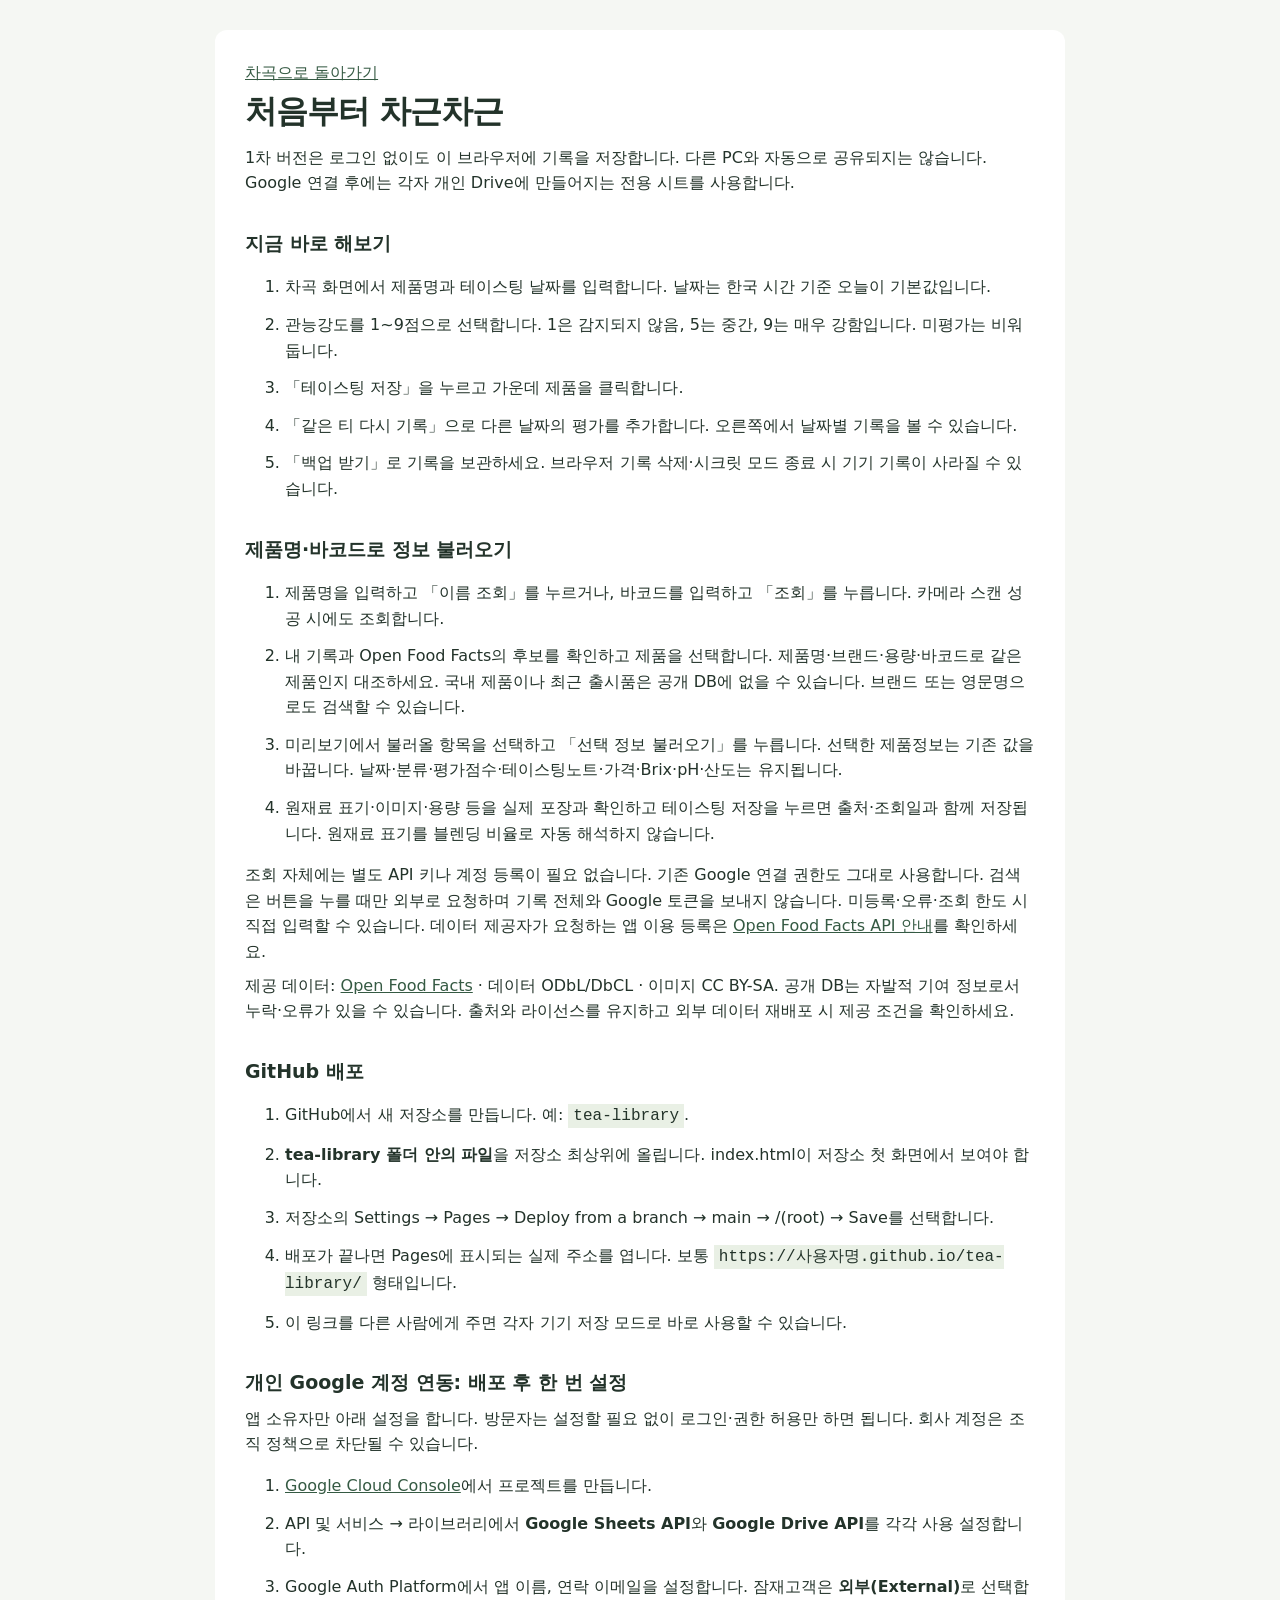
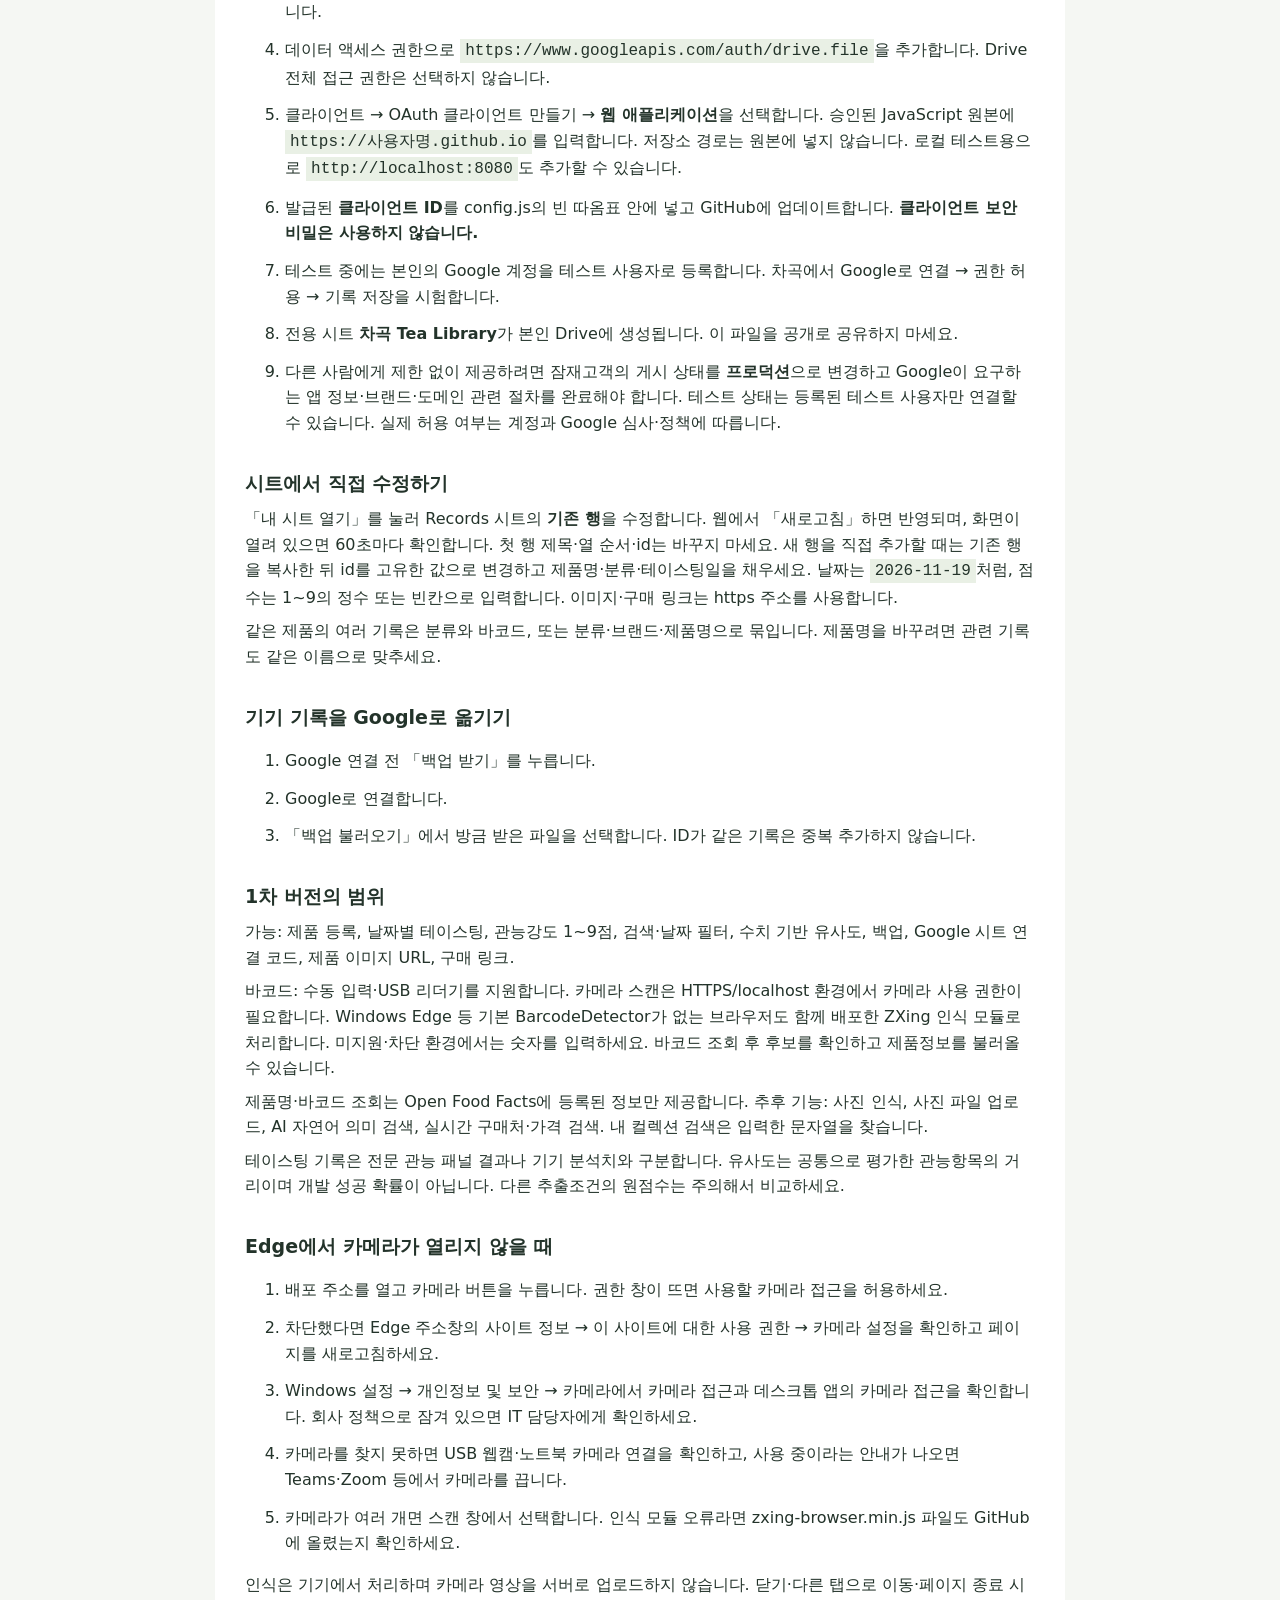
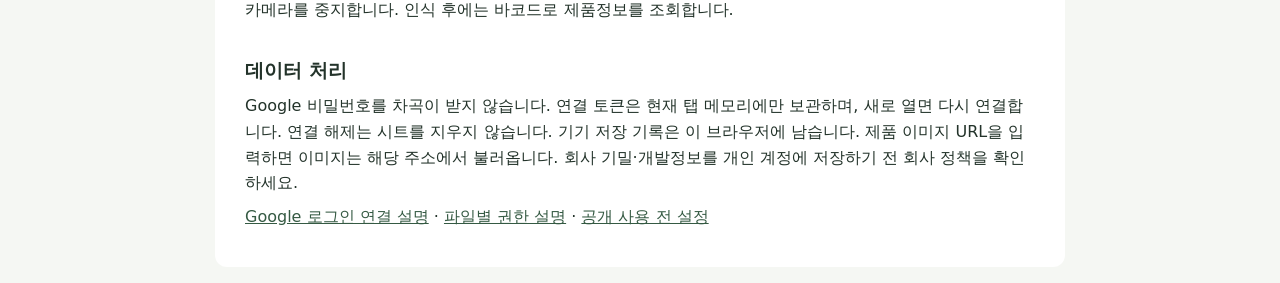
==== guide.html @ efc70ea1 "Add files via upload" ====
<!doctype html><html lang="ko"><head><meta charset="utf-8"><meta name="viewport" content="width=device-width,initial-scale=1"><title>차곡 · 시작 안내</title><link rel="stylesheet" href="style.css"></head><body><article class="guide"><a href="index.html">차곡으로 돌아가기</a><h1>처음부터 차근차근</h1><p>1차 버전은 로그인 없이도 이 브라우저에 기록을 저장합니다. 다른 PC와 자동으로 공유되지는 않습니다. Google 연결 후에는 각자 개인 Drive에 만들어지는 전용 시트를 사용합니다.</p>
<h2>지금 바로 해보기</h2><ol><li>차곡 화면에서 제품명과 테이스팅 날짜를 입력합니다. 날짜는 한국 시간 기준 오늘이 기본값입니다.</li><li>관능강도를 1~9점으로 선택합니다. 1은 감지되지 않음, 5는 중간, 9는 매우 강함입니다. 미평가는 비워둡니다.</li><li>「테이스팅 저장」을 누르고 가운데 제품을 클릭합니다.</li><li>「같은 티 다시 기록」으로 다른 날짜의 평가를 추가합니다. 오른쪽에서 날짜별 기록을 볼 수 있습니다.</li><li>「백업 받기」로 기록을 보관하세요. 브라우저 기록 삭제·시크릿 모드 종료 시 기기 기록이 사라질 수 있습니다.</li></ol>
<h2>제품명·바코드로 정보 불러오기</h2><ol><li>제품명을 입력하고 「이름 조회」를 누르거나, 바코드를 입력하고 「조회」를 누릅니다. 카메라 스캔 성공 시에도 조회합니다.</li><li>내 기록과 Open Food Facts의 후보를 확인하고 제품을 선택합니다. 제품명·브랜드·용량·바코드로 같은 제품인지 대조하세요. 국내 제품이나 최근 출시품은 공개 DB에 없을 수 있습니다. 브랜드 또는 영문명으로도 검색할 수 있습니다.</li><li>미리보기에서 불러올 항목을 선택하고 「선택 정보 불러오기」를 누릅니다. 선택한 제품정보는 기존 값을 바꿉니다. 날짜·분류·평가점수·테이스팅노트·가격·Brix·pH·산도는 유지됩니다.</li><li>원재료 표기·이미지·용량 등을 실제 포장과 확인하고 테이스팅 저장을 누르면 출처·조회일과 함께 저장됩니다. 원재료 표기를 블렌딩 비율로 자동 해석하지 않습니다.</li></ol><p>조회 자체에는 별도 API 키나 계정 등록이 필요 없습니다. 기존 Google 연결 권한도 그대로 사용합니다. 검색은 버튼을 누를 때만 외부로 요청하며 기록 전체와 Google 토큰을 보내지 않습니다. 미등록·오류·조회 한도 시 직접 입력할 수 있습니다. 데이터 제공자가 요청하는 앱 이용 등록은 <a href="https://openfoodfacts.github.io/openfoodfacts-server/api/">Open Food Facts API 안내</a>를 확인하세요.</p><p>제공 데이터: <a href="https://world.openfoodfacts.org/">Open Food Facts</a> · 데이터 ODbL/DbCL · 이미지 CC BY-SA. 공개 DB는 자발적 기여 정보로서 누락·오류가 있을 수 있습니다. 출처와 라이선스를 유지하고 외부 데이터 재배포 시 제공 조건을 확인하세요.</p>
<h2>GitHub 배포</h2><ol><li>GitHub에서 새 저장소를 만듭니다. 예: <code>tea-library</code>.</li><li><strong>tea-library 폴더 안의 파일</strong>을 저장소 최상위에 올립니다. index.html이 저장소 첫 화면에서 보여야 합니다.</li><li>저장소의 Settings → Pages → Deploy from a branch → main → /(root) → Save를 선택합니다.</li><li>배포가 끝나면 Pages에 표시되는 실제 주소를 엽니다. 보통 <code>https://사용자명.github.io/tea-library/</code> 형태입니다.</li><li>이 링크를 다른 사람에게 주면 각자 기기 저장 모드로 바로 사용할 수 있습니다.</li></ol>
<h2>개인 Google 계정 연동: 배포 후 한 번 설정</h2><p>앱 소유자만 아래 설정을 합니다. 방문자는 설정할 필요 없이 로그인·권한 허용만 하면 됩니다. 회사 계정은 조직 정책으로 차단될 수 있습니다.</p><ol><li><a href="https://console.cloud.google.com/" target="_blank" rel="noopener noreferrer">Google Cloud Console</a>에서 프로젝트를 만듭니다.</li><li>API 및 서비스 → 라이브러리에서 <strong>Google Sheets API</strong>와 <strong>Google Drive API</strong>를 각각 사용 설정합니다.</li><li>Google Auth Platform에서 앱 이름, 연락 이메일을 설정합니다. 잠재고객은 <strong>외부(External)</strong>로 선택합니다.</li><li>데이터 액세스 권한으로 <code>https://www.googleapis.com/auth/drive.file</code>을 추가합니다. Drive 전체 접근 권한은 선택하지 않습니다.</li><li>클라이언트 → OAuth 클라이언트 만들기 → <strong>웹 애플리케이션</strong>을 선택합니다. 승인된 JavaScript 원본에 <code>https://사용자명.github.io</code>를 입력합니다. 저장소 경로는 원본에 넣지 않습니다. 로컬 테스트용으로 <code>http://localhost:8080</code>도 추가할 수 있습니다.</li><li>발급된 <strong>클라이언트 ID</strong>를 config.js의 빈 따옴표 안에 넣고 GitHub에 업데이트합니다. <strong>클라이언트 보안 비밀은 사용하지 않습니다.</strong></li><li>테스트 중에는 본인의 Google 계정을 테스트 사용자로 등록합니다. 차곡에서 Google로 연결 → 권한 허용 → 기록 저장을 시험합니다.</li><li>전용 시트 <strong>차곡 Tea Library</strong>가 본인 Drive에 생성됩니다. 이 파일을 공개로 공유하지 마세요.</li><li>다른 사람에게 제한 없이 제공하려면 잠재고객의 게시 상태를 <strong>프로덕션</strong>으로 변경하고 Google이 요구하는 앱 정보·브랜드·도메인 관련 절차를 완료해야 합니다. 테스트 상태는 등록된 테스트 사용자만 연결할 수 있습니다. 실제 허용 여부는 계정과 Google 심사·정책에 따릅니다.</li></ol>
<h2>시트에서 직접 수정하기</h2><p>「내 시트 열기」를 눌러 Records 시트의 <strong>기존 행</strong>을 수정합니다. 웹에서 「새로고침」하면 반영되며, 화면이 열려 있으면 60초마다 확인합니다. 첫 행 제목·열 순서·id는 바꾸지 마세요. 새 행을 직접 추가할 때는 기존 행을 복사한 뒤 id를 고유한 값으로 변경하고 제품명·분류·테이스팅일을 채우세요. 날짜는 <code>2026-11-19</code>처럼, 점수는 1~9의 정수 또는 빈칸으로 입력합니다. 이미지·구매 링크는 https 주소를 사용합니다.</p><p>같은 제품의 여러 기록은 분류와 바코드, 또는 분류·브랜드·제품명으로 묶입니다. 제품명을 바꾸려면 관련 기록도 같은 이름으로 맞추세요.</p>
<h2>기기 기록을 Google로 옮기기</h2><ol><li>Google 연결 전 「백업 받기」를 누릅니다.</li><li>Google로 연결합니다.</li><li>「백업 불러오기」에서 방금 받은 파일을 선택합니다. ID가 같은 기록은 중복 추가하지 않습니다.</li></ol>
<h2>1차 버전의 범위</h2><p>가능: 제품 등록, 날짜별 테이스팅, 관능강도 1~9점, 검색·날짜 필터, 수치 기반 유사도, 백업, Google 시트 연결 코드, 제품 이미지 URL, 구매 링크.</p><p>바코드: 수동 입력·USB 리더기를 지원합니다. 카메라 스캔은 HTTPS/localhost 환경에서 카메라 사용 권한이 필요합니다. Windows Edge 등 기본 BarcodeDetector가 없는 브라우저도 함께 배포한 ZXing 인식 모듈로 처리합니다. 미지원·차단 환경에서는 숫자를 입력하세요. 바코드 조회 후 후보를 확인하고 제품정보를 불러올 수 있습니다.</p><p>제품명·바코드 조회는 Open Food Facts에 등록된 정보만 제공합니다. 추후 기능: 사진 인식, 사진 파일 업로드, AI 자연어 의미 검색, 실시간 구매처·가격 검색. 내 컬렉션 검색은 입력한 문자열을 찾습니다.</p><p>테이스팅 기록은 전문 관능 패널 결과나 기기 분석치와 구분합니다. 유사도는 공통으로 평가한 관능항목의 거리이며 개발 성공 확률이 아닙니다. 다른 추출조건의 원점수는 주의해서 비교하세요.</p>
<h2>Edge에서 카메라가 열리지 않을 때</h2><ol><li>배포 주소를 열고 카메라 버튼을 누릅니다. 권한 창이 뜨면 사용할 카메라 접근을 허용하세요.</li><li>차단했다면 Edge 주소창의 사이트 정보 → 이 사이트에 대한 사용 권한 → 카메라 설정을 확인하고 페이지를 새로고침하세요.</li><li>Windows 설정 → 개인정보 및 보안 → 카메라에서 카메라 접근과 데스크톱 앱의 카메라 접근을 확인합니다. 회사 정책으로 잠겨 있으면 IT 담당자에게 확인하세요.</li><li>카메라를 찾지 못하면 USB 웹캠·노트북 카메라 연결을 확인하고, 사용 중이라는 안내가 나오면 Teams·Zoom 등에서 카메라를 끕니다.</li><li>카메라가 여러 개면 스캔 창에서 선택합니다. 인식 모듈 오류라면 zxing-browser.min.js 파일도 GitHub에 올렸는지 확인하세요.</li></ol><p>인식은 기기에서 처리하며 카메라 영상을 서버로 업로드하지 않습니다. 닫기·다른 탭으로 이동·페이지 종료 시 카메라를 중지합니다. 인식 후에는 바코드로 제품정보를 조회합니다.</p>
<h2>데이터 처리</h2><p>Google 비밀번호를 차곡이 받지 않습니다. 연결 토큰은 현재 탭 메모리에만 보관하며, 새로 열면 다시 연결합니다. 연결 해제는 시트를 지우지 않습니다. 기기 저장 기록은 이 브라우저에 남습니다. 제품 이미지 URL을 입력하면 이미지는 해당 주소에서 불러옵니다. 회사 기밀·개발정보를 개인 계정에 저장하기 전 회사 정책을 확인하세요.</p><p><a href="https://developers.google.com/identity/oauth2/web/guides/use-token-model">Google 로그인 연결 설명</a> · <a href="https://developers.google.com/workspace/drive/api/guides/api-specific-auth">파일별 권한 설명</a> · <a href="https://developers.google.com/identity/protocols/oauth2/production-readiness/overview">공개 사용 전 설정</a></p></article></body></html>
---- style.css ----
:root{--primary:#355a43;--paper:#f5f7f3;--surface:#fff;--ink:#23332a;--muted:#5d6c61;--line:#d7dfd5;--wash:#e9f0e5;--danger:#a62f31;--radius:10px;--thumb:#7a8b78;--track:#eef1eb;--font:'Malgun Gothic','Apple SD Gothic Neo',system-ui,sans-serif;scrollbar-color:var(--thumb) var(--track);scrollbar-width:auto;color-scheme:light}*{box-sizing:border-box}::-webkit-scrollbar{width:12px;height:12px}::-webkit-scrollbar-thumb{background:var(--thumb);border:3px solid var(--track);border-radius:8px}::-webkit-scrollbar-track{background:var(--track)}::-webkit-scrollbar-thumb:hover{background:var(--primary)}@media(forced-colors:active){:root{scrollbar-color:auto}}body{margin:0;background:var(--paper);color:var(--ink);font:16px/1.6 var(--font)}header{display:flex;align-items:center;justify-content:space-between;gap:24px;padding:28px 4%;background:var(--surface);border-bottom:1px solid var(--line)}h1{font-size:32px;letter-spacing:-1px;margin:0}h1 span{font-size:15px;font-weight:400;margin-left:18px;color:var(--muted)}h2{font-size:19px;margin:0}h3{font-size:16px}p{margin:8px 0}.eyebrow{font:12px Georgia,serif;letter-spacing:2px;color:var(--primary);margin:0}.actions,.toolbar{display:flex;gap:8px;align-items:center;flex-wrap:wrap}.actions a{font-size:14px}a{color:var(--primary);overflow-wrap:anywhere}button{background:var(--surface);color:var(--ink);border:1px solid var(--line);border-radius:7px;padding:9px 12px;min-height:42px;font:14px var(--font);cursor:pointer}button:hover{background:var(--wash)}button:active{transform:translateY(1px)}button:disabled{opacity:.5;cursor:not-allowed;transform:none}button.primary,button[aria-pressed=true]{background:var(--primary);color:#fff;border-color:var(--primary)}button.primary:hover{filter:brightness(.9)}:focus-visible{outline:3px solid var(--primary);outline-offset:3px}main{max-width:1600px;margin:auto;padding:0 3%}.notice{display:flex;justify-content:space-between;gap:12px;padding:15px 0;font-size:14px;min-height:62px;flex-wrap:wrap}#status{max-width:700px}nav{display:flex;gap:10px;margin:8px 0 22px;flex-wrap:wrap}nav button{min-width:78px}.workspace{display:grid;grid-template-columns:minmax(285px,.9fr) minmax(290px,1.1fr) minmax(280px,.9fr);gap:20px;align-items:start}section,aside{min-width:0}.entry,.detail{background:var(--surface);border:1px solid var(--line);padding:22px;border-radius:var(--radius)}.section-head{display:flex;align-items:center;justify-content:space-between;gap:10px;margin-bottom:16px}.muted,.help{color:var(--muted);font-size:13px}.help{margin:8px 0 15px}.required{font-size:12px;color:var(--primary)}label{display:block;font-size:14px;margin:14px 0 5px}input,select,textarea{display:block;width:100%;min-width:0;border:1px solid var(--line);background:var(--surface);color:var(--ink);border-radius:7px;padding:10px;font:16px var(--font)}textarea{resize:none;min-height:90px;overflow-y:auto}input[aria-invalid=true]{border-color:var(--danger)}.pair{display:grid;grid-template-columns:1fr 1fr;gap:10px}.input-action{display:flex;gap:6px}.input-action input{flex:1}.filters{margin-bottom:14px}.toolbar{margin:14px 0}.toolbar button{font-size:13px;padding:8px}details{border-top:1px solid var(--line);margin:20px 0 12px;padding-top:14px}summary{cursor:pointer;font-size:15px;font-weight:600}.metric{display:grid;grid-template-columns:1fr 110px;align-items:center;gap:12px;margin:8px 0}.metric label{margin:0}.metric select{font-size:14px;padding:6px}.full{width:100%}.error{color:var(--danger);min-height:26px;font-size:14px}.record{width:100%;text-align:left;padding:16px;display:grid;grid-template-columns:52px 1fr;gap:14px;margin:10px 0;border-radius:var(--radius);font-size:16px}.record.selected{border:2px solid var(--primary);padding:15px}.record strong{display:block}.record small{font-size:13px;color:var(--muted)}.mini{height:64px;display:grid;place-items:center;background:var(--wash);color:var(--primary);font:28px Georgia,serif;border-radius:6px}.tag{display:inline-block;background:var(--wash);padding:3px 9px;margin:7px 5px 0 0;border-radius:30px;font-size:12px;color:var(--primary)}.hero-image{height:200px;width:100%;object-fit:contain;background:var(--paper);border-radius:8px;margin-bottom:20px}.tea-mark{background:var(--wash);color:var(--primary);font:70px Georgia,serif;display:grid;place-items:center;height:180px;border-radius:8px;margin-bottom:20px}.empty{padding:10px 0;color:var(--muted)}.empty p{font-size:14px}.detail p{overflow-wrap:anywhere;white-space:pre-wrap}.bars{margin:20px 0}.bar{display:grid;grid-template-columns:80px 1fr 32px;gap:8px;align-items:center;font-size:13px;margin:9px 0}.bar-track{background:var(--wash);height:7px;border-radius:4px;overflow:hidden}.bar-fill{background:var(--primary);height:100%}.note{background:var(--paper);padding:13px;border-radius:7px;font-size:14px}.detail .toolbar{border-top:1px solid var(--line);padding-top:15px}.history{padding:12px 0;border-top:1px solid var(--line)}.history button{width:100%;text-align:left}.detail a{display:inline-block;margin:12px 0}footer{max-width:1600px;margin:30px auto;padding:20px 4%;font-size:13px;color:var(--muted)}dialog{border:1px solid var(--line);border-radius:12px;width:min(500px,90vw);max-height:90vh;overflow:auto;color:var(--ink);background:var(--surface)}dialog::backdrop{background:#0008}video{width:100%;max-height:320px;background:#111;margin-top:16px}.guide{max-width:850px;margin:30px auto;background:var(--surface);padding:30px;border-radius:12px}.guide h2{margin-top:32px}.guide li{margin:12px 0}.guide code{background:var(--wash);padding:3px 5px;overflow-wrap:anywhere}@media(max-width:1100px){.workspace{grid-template-columns:minmax(280px,.9fr) minmax(300px,1.1fr)}.detail{grid-column:2;grid-row:2}.entry{grid-row:1 / span 2}header{flex-wrap:wrap}}@media(max-width:700px){.workspace{display:flex;flex-direction:column}.entry,.collection,.detail{width:100%}h1 span{display:block;margin:0}header{padding:20px}main{padding:0 16px}.notice{display:block}.notice span{display:block}.entry,.detail{padding:18px}.guide{margin:15px;padding:20px}button{min-height:44px}}@media(prefers-reduced-motion:reduce){*{scroll-behavior:auto!important;transition:none!important}}
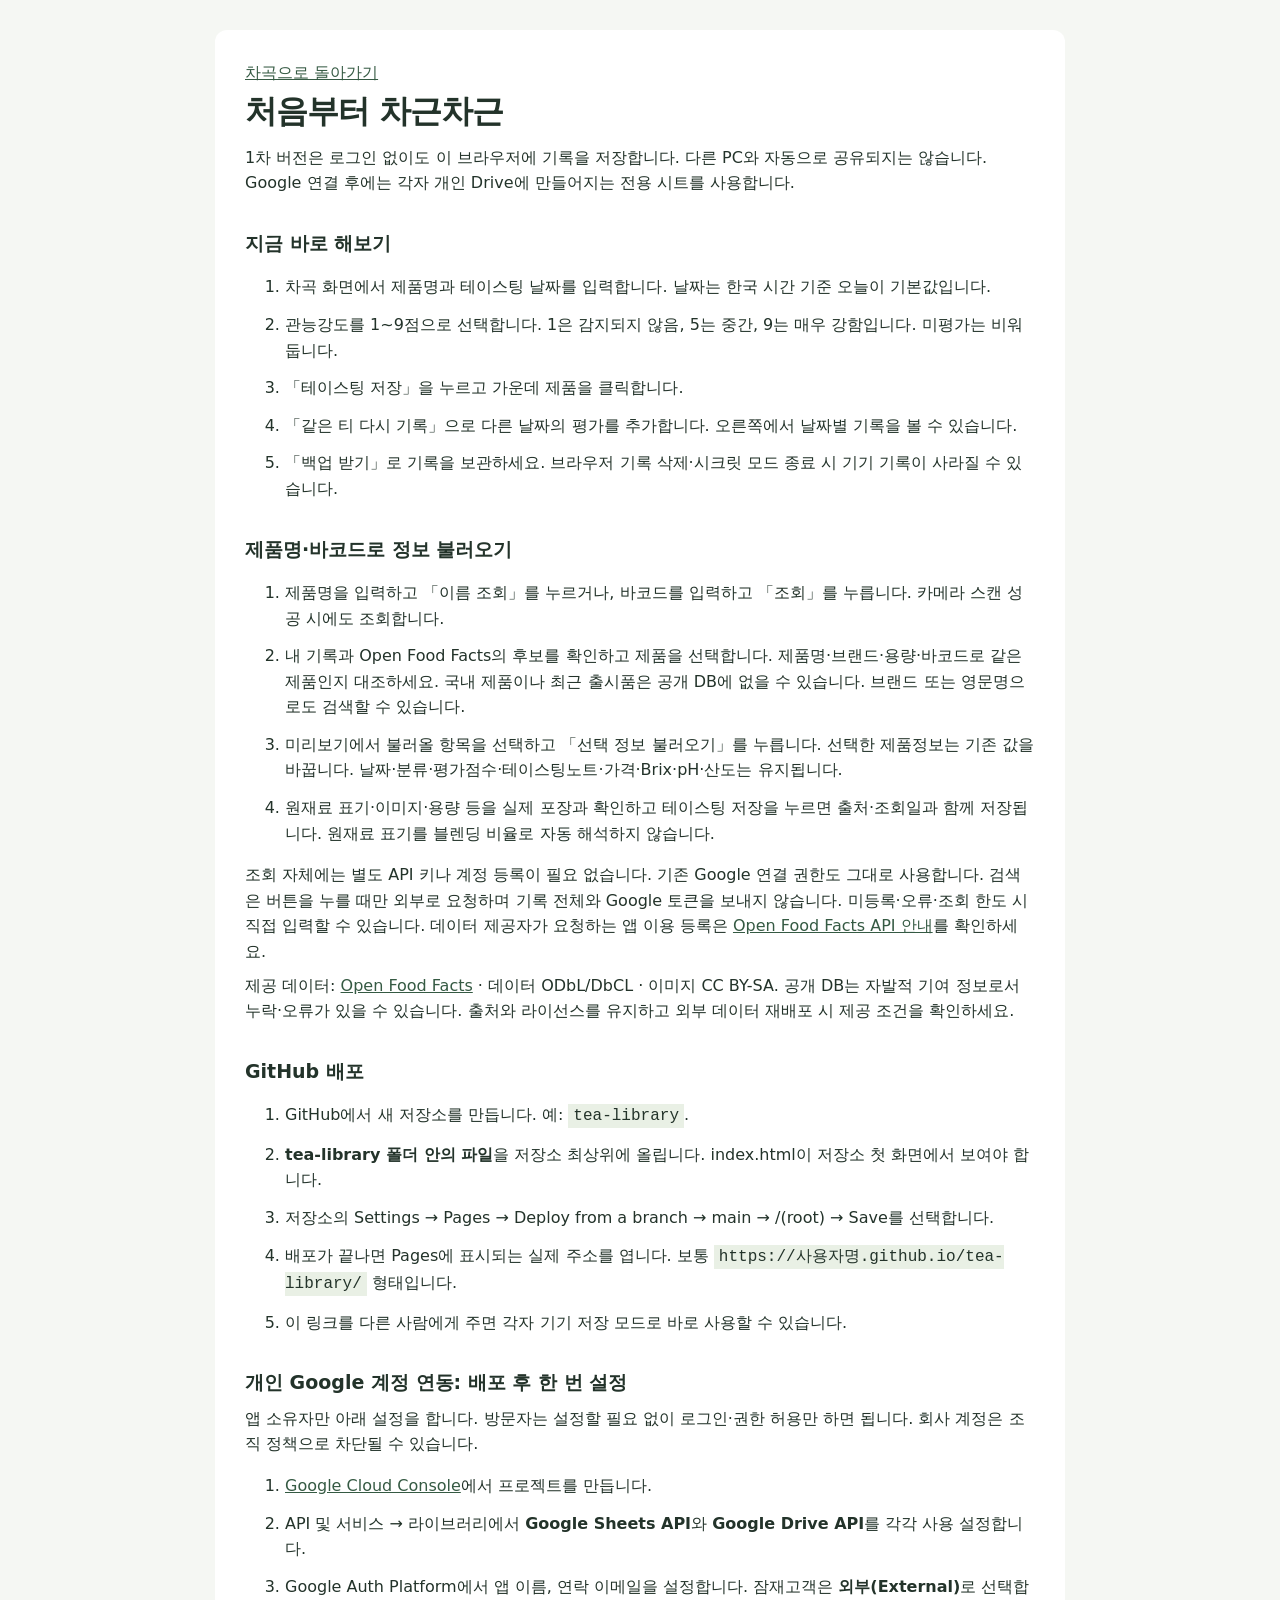
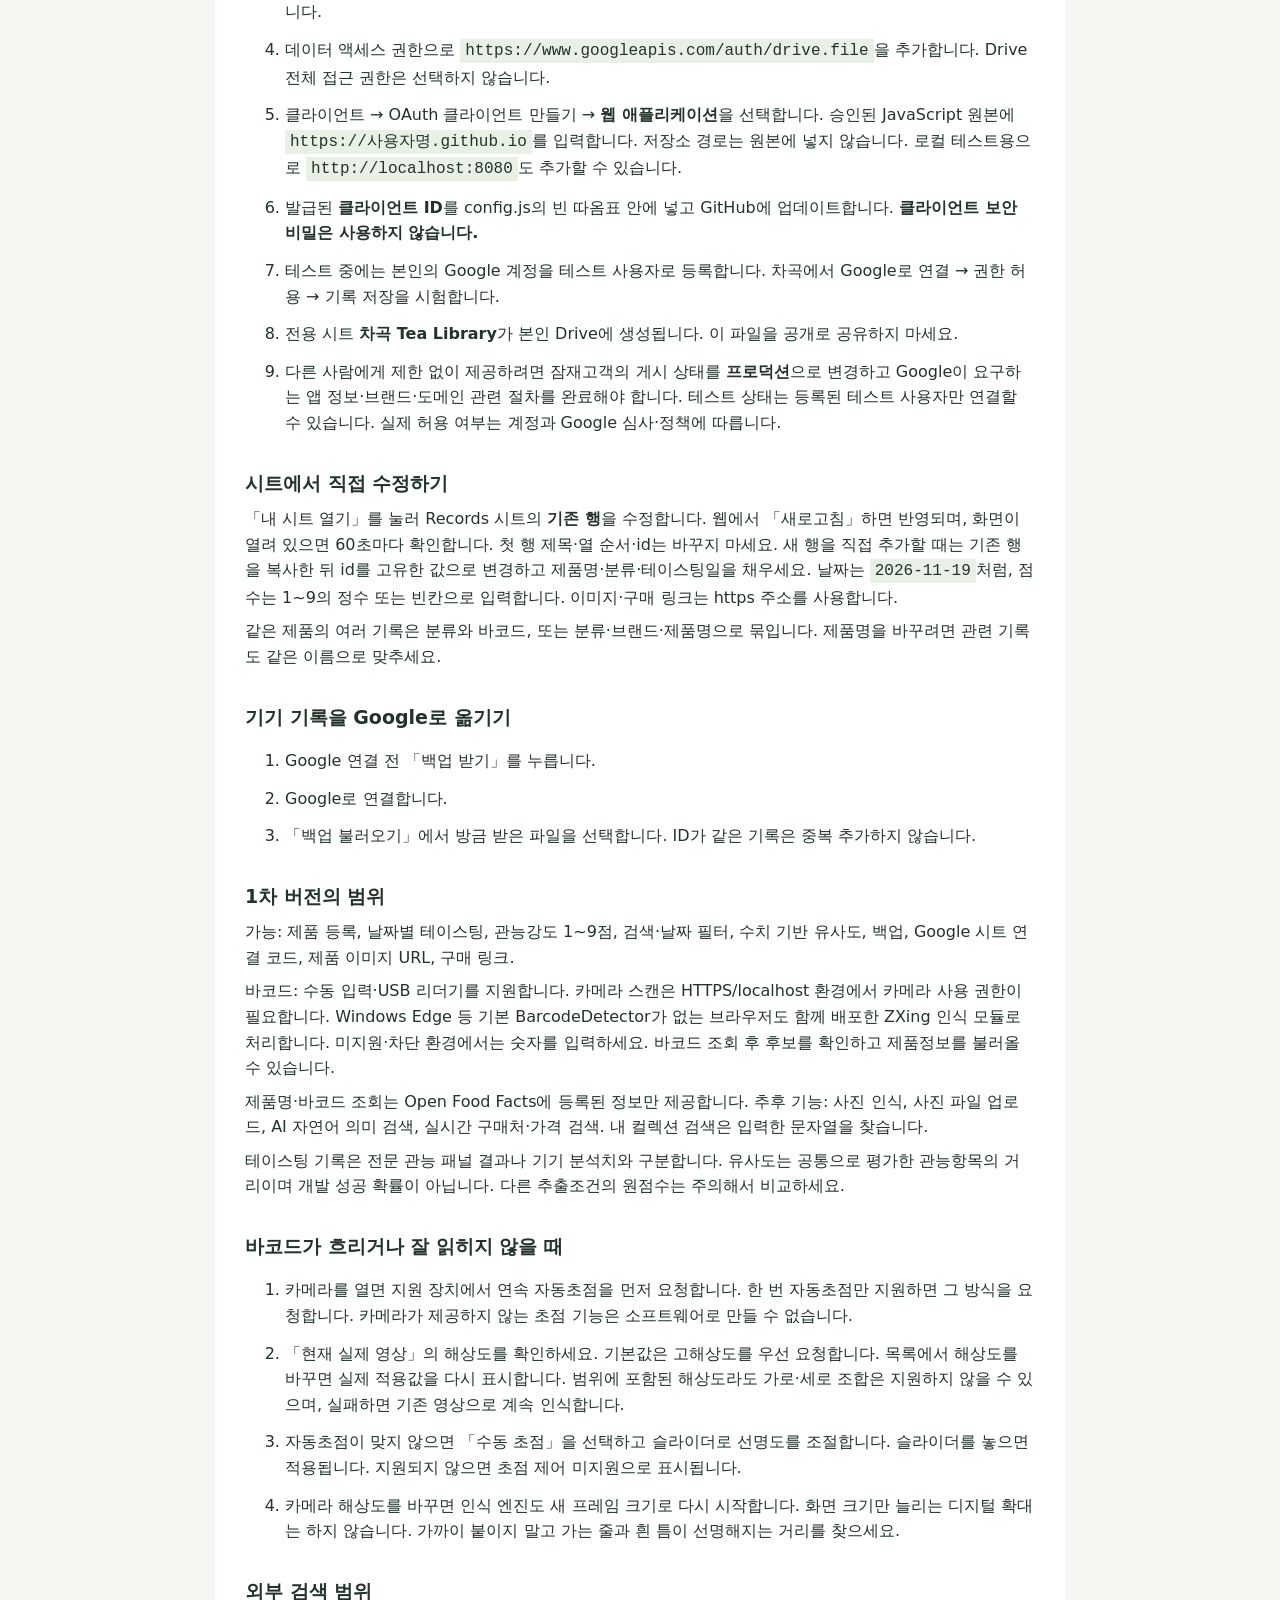
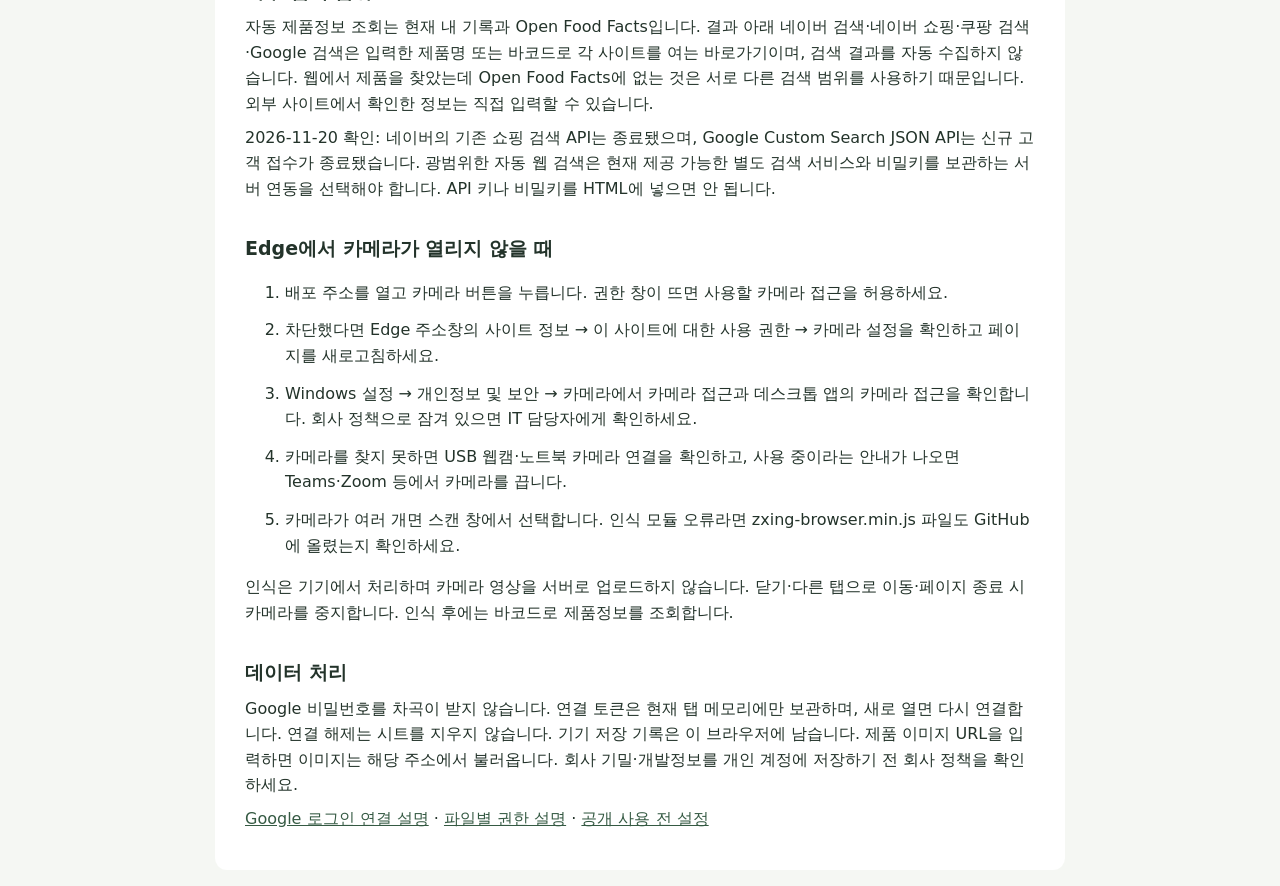
==== commit c4e84aeb: "Add files via upload" ====
--- a/guide.html
+++ b/guide.html
@@ -6,5 +6,7 @@
 <h2>시트에서 직접 수정하기</h2><p>「내 시트 열기」를 눌러 Records 시트의 <strong>기존 행</strong>을 수정합니다. 웹에서 「새로고침」하면 반영되며, 화면이 열려 있으면 60초마다 확인합니다. 첫 행 제목·열 순서·id는 바꾸지 마세요. 새 행을 직접 추가할 때는 기존 행을 복사한 뒤 id를 고유한 값으로 변경하고 제품명·분류·테이스팅일을 채우세요. 날짜는 <code>2026-11-19</code>처럼, 점수는 1~9의 정수 또는 빈칸으로 입력합니다. 이미지·구매 링크는 https 주소를 사용합니다.</p><p>같은 제품의 여러 기록은 분류와 바코드, 또는 분류·브랜드·제품명으로 묶입니다. 제품명을 바꾸려면 관련 기록도 같은 이름으로 맞추세요.</p>
 <h2>기기 기록을 Google로 옮기기</h2><ol><li>Google 연결 전 「백업 받기」를 누릅니다.</li><li>Google로 연결합니다.</li><li>「백업 불러오기」에서 방금 받은 파일을 선택합니다. ID가 같은 기록은 중복 추가하지 않습니다.</li></ol>
 <h2>1차 버전의 범위</h2><p>가능: 제품 등록, 날짜별 테이스팅, 관능강도 1~9점, 검색·날짜 필터, 수치 기반 유사도, 백업, Google 시트 연결 코드, 제품 이미지 URL, 구매 링크.</p><p>바코드: 수동 입력·USB 리더기를 지원합니다. 카메라 스캔은 HTTPS/localhost 환경에서 카메라 사용 권한이 필요합니다. Windows Edge 등 기본 BarcodeDetector가 없는 브라우저도 함께 배포한 ZXing 인식 모듈로 처리합니다. 미지원·차단 환경에서는 숫자를 입력하세요. 바코드 조회 후 후보를 확인하고 제품정보를 불러올 수 있습니다.</p><p>제품명·바코드 조회는 Open Food Facts에 등록된 정보만 제공합니다. 추후 기능: 사진 인식, 사진 파일 업로드, AI 자연어 의미 검색, 실시간 구매처·가격 검색. 내 컬렉션 검색은 입력한 문자열을 찾습니다.</p><p>테이스팅 기록은 전문 관능 패널 결과나 기기 분석치와 구분합니다. 유사도는 공통으로 평가한 관능항목의 거리이며 개발 성공 확률이 아닙니다. 다른 추출조건의 원점수는 주의해서 비교하세요.</p>
+<h2>바코드가 흐리거나 잘 읽히지 않을 때</h2><ol><li>카메라를 열면 지원 장치에서 연속 자동초점을 먼저 요청합니다. 한 번 자동초점만 지원하면 그 방식을 요청합니다. 카메라가 제공하지 않는 초점 기능은 소프트웨어로 만들 수 없습니다.</li><li>「현재 실제 영상」의 해상도를 확인하세요. 기본값은 고해상도를 우선 요청합니다. 목록에서 해상도를 바꾸면 실제 적용값을 다시 표시합니다. 범위에 포함된 해상도라도 가로·세로 조합은 지원하지 않을 수 있으며, 실패하면 기존 영상으로 계속 인식합니다.</li><li>자동초점이 맞지 않으면 「수동 초점」을 선택하고 슬라이더로 선명도를 조절합니다. 슬라이더를 놓으면 적용됩니다. 지원되지 않으면 초점 제어 미지원으로 표시됩니다.</li><li>카메라 해상도를 바꾸면 인식 엔진도 새 프레임 크기로 다시 시작합니다. 화면 크기만 늘리는 디지털 확대는 하지 않습니다. 가까이 붙이지 말고 가는 줄과 흰 틈이 선명해지는 거리를 찾으세요.</li></ol>
+<h2>외부 검색 범위</h2><p>자동 제품정보 조회는 현재 내 기록과 Open Food Facts입니다. 결과 아래 네이버 검색·네이버 쇼핑·쿠팡 검색·Google 검색은 입력한 제품명 또는 바코드로 각 사이트를 여는 바로가기이며, 검색 결과를 자동 수집하지 않습니다. 웹에서 제품을 찾았는데 Open Food Facts에 없는 것은 서로 다른 검색 범위를 사용하기 때문입니다. 외부 사이트에서 확인한 정보는 직접 입력할 수 있습니다.</p><p>2026-11-20 확인: 네이버의 기존 쇼핑 검색 API는 종료됐으며, Google Custom Search JSON API는 신규 고객 접수가 종료됐습니다. 광범위한 자동 웹 검색은 현재 제공 가능한 별도 검색 서비스와 비밀키를 보관하는 서버 연동을 선택해야 합니다. API 키나 비밀키를 HTML에 넣으면 안 됩니다.</p>
 <h2>Edge에서 카메라가 열리지 않을 때</h2><ol><li>배포 주소를 열고 카메라 버튼을 누릅니다. 권한 창이 뜨면 사용할 카메라 접근을 허용하세요.</li><li>차단했다면 Edge 주소창의 사이트 정보 → 이 사이트에 대한 사용 권한 → 카메라 설정을 확인하고 페이지를 새로고침하세요.</li><li>Windows 설정 → 개인정보 및 보안 → 카메라에서 카메라 접근과 데스크톱 앱의 카메라 접근을 확인합니다. 회사 정책으로 잠겨 있으면 IT 담당자에게 확인하세요.</li><li>카메라를 찾지 못하면 USB 웹캠·노트북 카메라 연결을 확인하고, 사용 중이라는 안내가 나오면 Teams·Zoom 등에서 카메라를 끕니다.</li><li>카메라가 여러 개면 스캔 창에서 선택합니다. 인식 모듈 오류라면 zxing-browser.min.js 파일도 GitHub에 올렸는지 확인하세요.</li></ol><p>인식은 기기에서 처리하며 카메라 영상을 서버로 업로드하지 않습니다. 닫기·다른 탭으로 이동·페이지 종료 시 카메라를 중지합니다. 인식 후에는 바코드로 제품정보를 조회합니다.</p>
 <h2>데이터 처리</h2><p>Google 비밀번호를 차곡이 받지 않습니다. 연결 토큰은 현재 탭 메모리에만 보관하며, 새로 열면 다시 연결합니다. 연결 해제는 시트를 지우지 않습니다. 기기 저장 기록은 이 브라우저에 남습니다. 제품 이미지 URL을 입력하면 이미지는 해당 주소에서 불러옵니다. 회사 기밀·개발정보를 개인 계정에 저장하기 전 회사 정책을 확인하세요.</p><p><a href="https://developers.google.com/identity/oauth2/web/guides/use-token-model">Google 로그인 연결 설명</a> · <a href="https://developers.google.com/workspace/drive/api/guides/api-specific-auth">파일별 권한 설명</a> · <a href="https://developers.google.com/identity/protocols/oauth2/production-readiness/overview">공개 사용 전 설정</a></p></article></body></html>
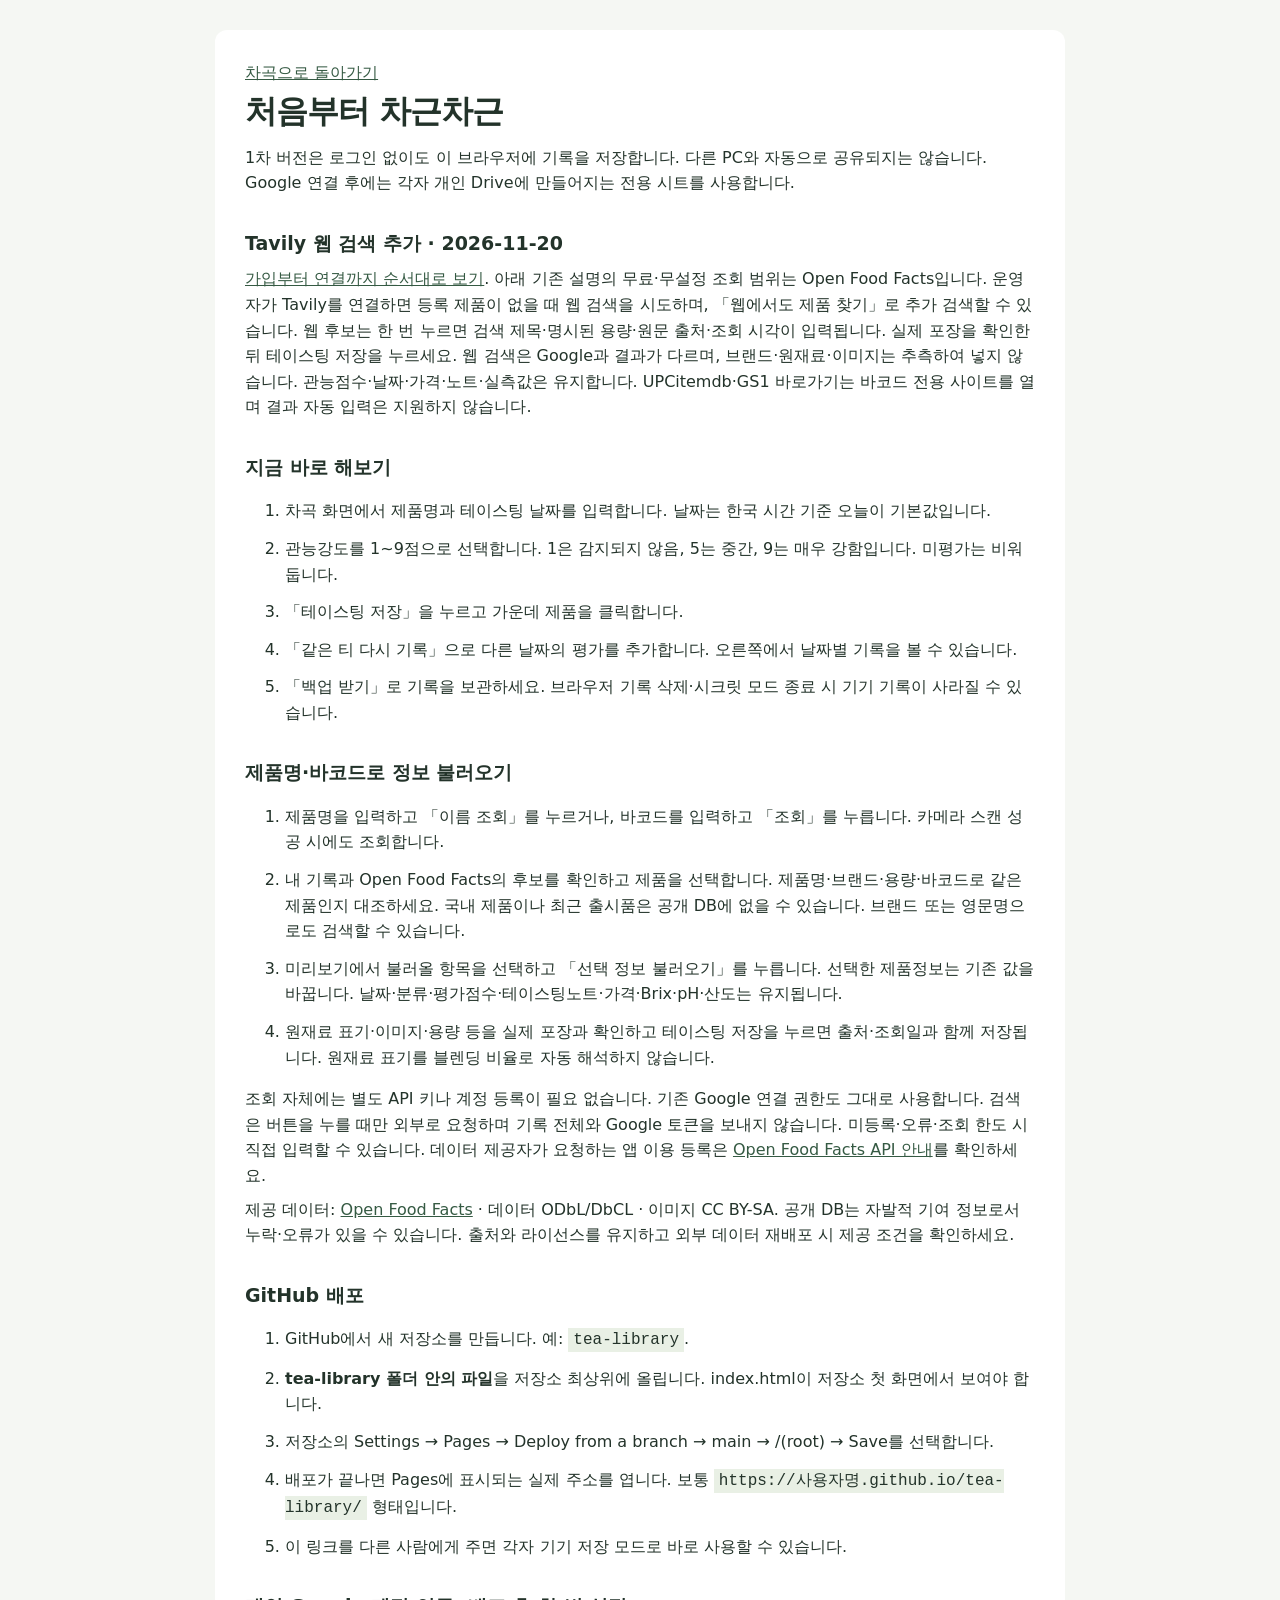
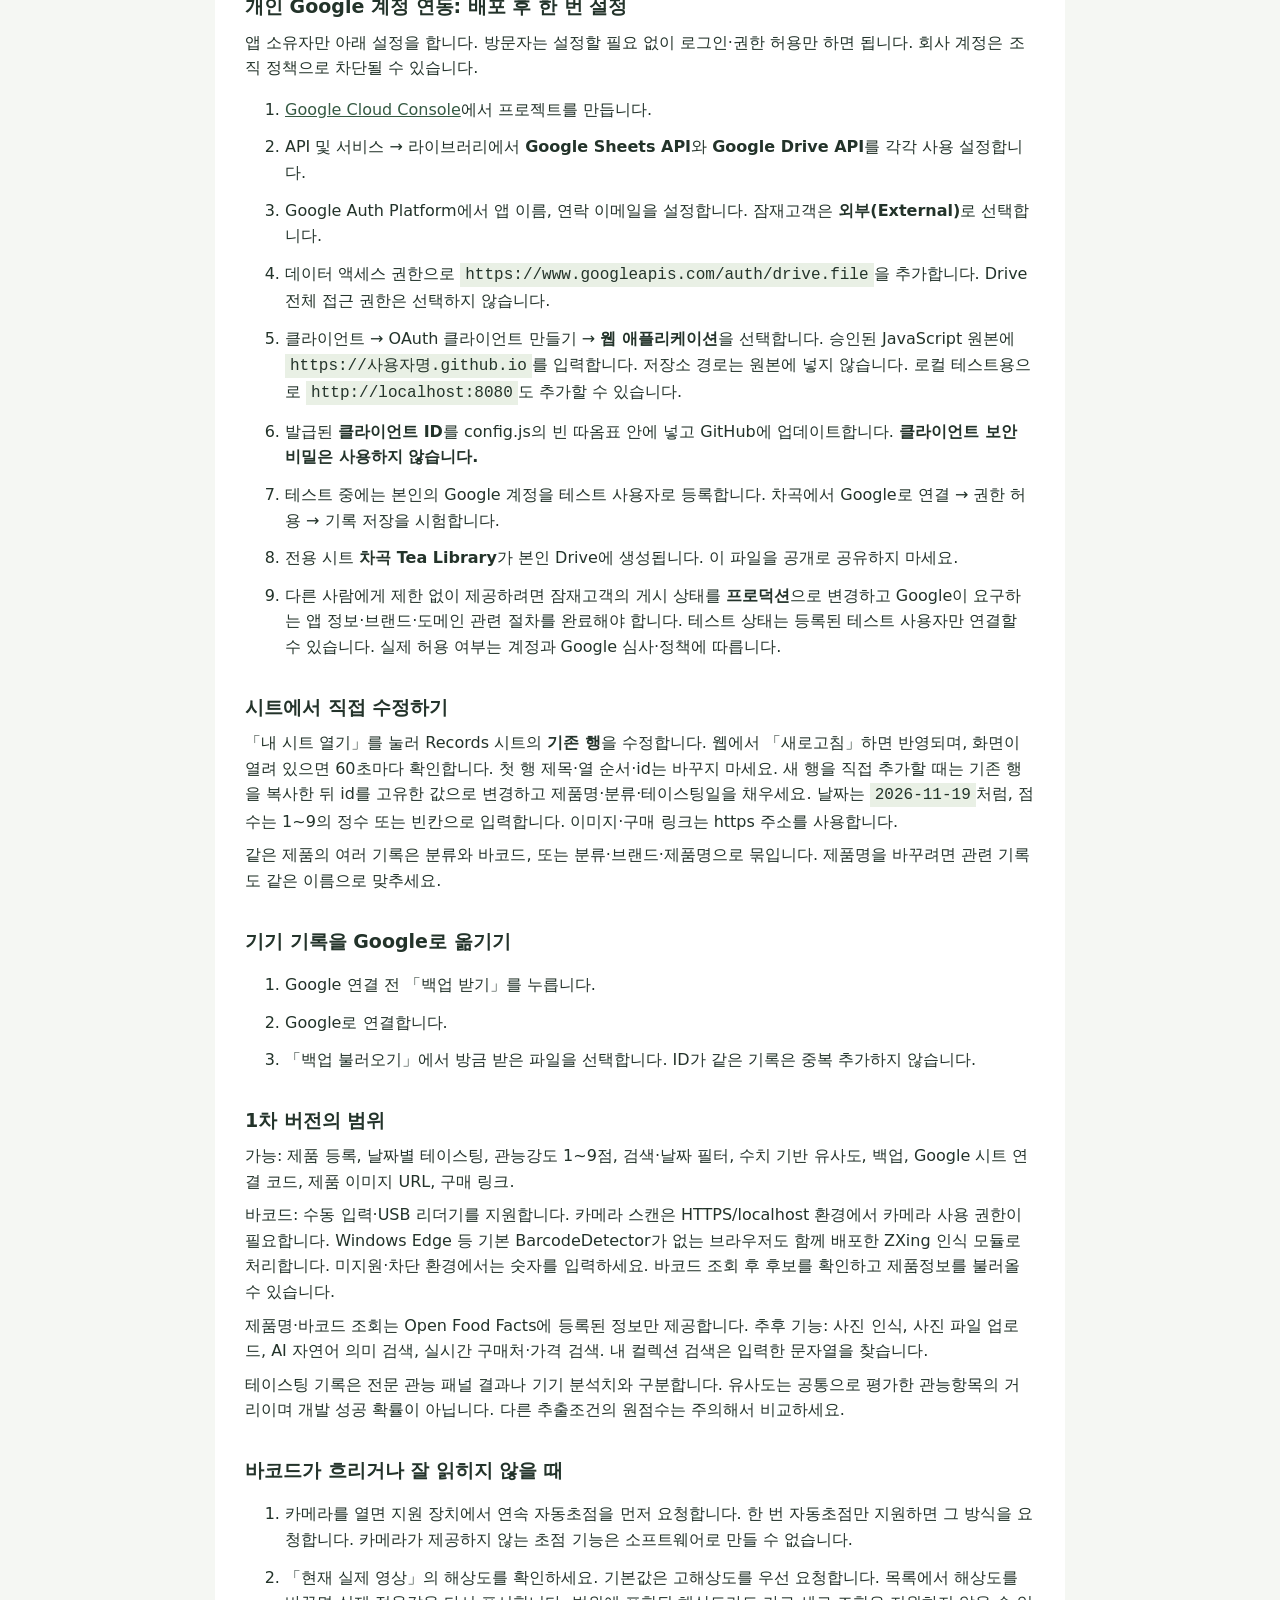
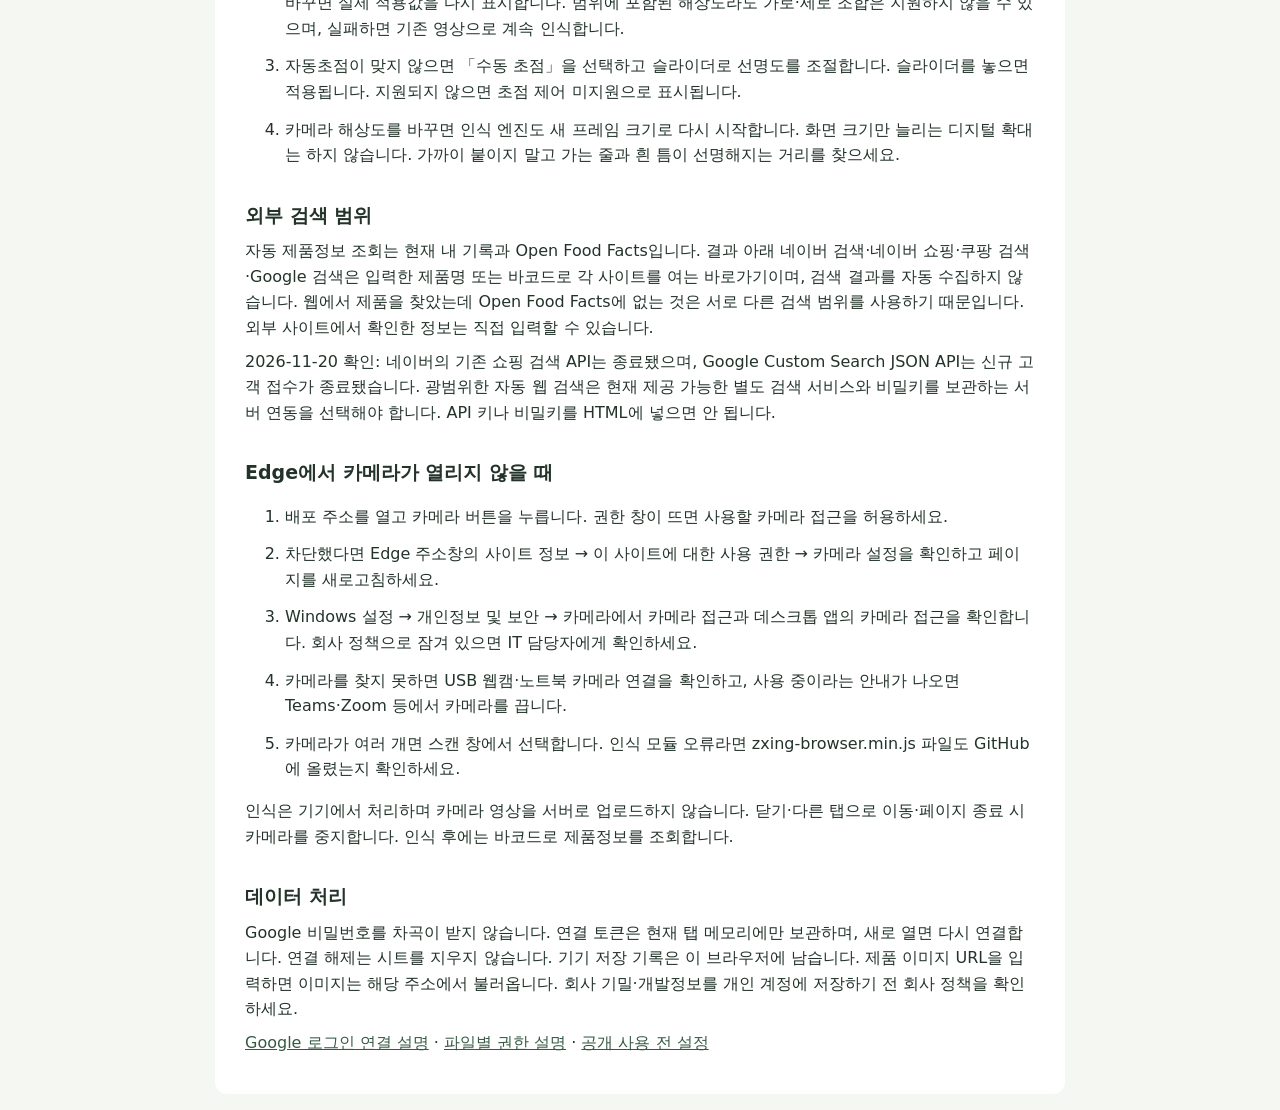
==== commit e045ae01: "Add files via upload" ====
--- a/guide.html
+++ b/guide.html
@@ -1,4 +1,5 @@
 <!doctype html><html lang="ko"><head><meta charset="utf-8"><meta name="viewport" content="width=device-width,initial-scale=1"><title>차곡 · 시작 안내</title><link rel="stylesheet" href="style.css"></head><body><article class="guide"><a href="index.html">차곡으로 돌아가기</a><h1>처음부터 차근차근</h1><p>1차 버전은 로그인 없이도 이 브라우저에 기록을 저장합니다. 다른 PC와 자동으로 공유되지는 않습니다. Google 연결 후에는 각자 개인 Drive에 만들어지는 전용 시트를 사용합니다.</p>
+<h2>Tavily 웹 검색 추가 · 2026-11-20</h2><p><a href="tavily-setup.html">가입부터 연결까지 순서대로 보기</a>. 아래 기존 설명의 무료·무설정 조회 범위는 Open Food Facts입니다. 운영자가 Tavily를 연결하면 등록 제품이 없을 때 웹 검색을 시도하며, 「웹에서도 제품 찾기」로 추가 검색할 수 있습니다. 웹 후보는 한 번 누르면 검색 제목·명시된 용량·원문 출처·조회 시각이 입력됩니다. 실제 포장을 확인한 뒤 테이스팅 저장을 누르세요. 웹 검색은 Google과 결과가 다르며, 브랜드·원재료·이미지는 추측하여 넣지 않습니다. 관능점수·날짜·가격·노트·실측값은 유지합니다. UPCitemdb·GS1 바로가기는 바코드 전용 사이트를 열며 결과 자동 입력은 지원하지 않습니다.</p>
 <h2>지금 바로 해보기</h2><ol><li>차곡 화면에서 제품명과 테이스팅 날짜를 입력합니다. 날짜는 한국 시간 기준 오늘이 기본값입니다.</li><li>관능강도를 1~9점으로 선택합니다. 1은 감지되지 않음, 5는 중간, 9는 매우 강함입니다. 미평가는 비워둡니다.</li><li>「테이스팅 저장」을 누르고 가운데 제품을 클릭합니다.</li><li>「같은 티 다시 기록」으로 다른 날짜의 평가를 추가합니다. 오른쪽에서 날짜별 기록을 볼 수 있습니다.</li><li>「백업 받기」로 기록을 보관하세요. 브라우저 기록 삭제·시크릿 모드 종료 시 기기 기록이 사라질 수 있습니다.</li></ol>
 <h2>제품명·바코드로 정보 불러오기</h2><ol><li>제품명을 입력하고 「이름 조회」를 누르거나, 바코드를 입력하고 「조회」를 누릅니다. 카메라 스캔 성공 시에도 조회합니다.</li><li>내 기록과 Open Food Facts의 후보를 확인하고 제품을 선택합니다. 제품명·브랜드·용량·바코드로 같은 제품인지 대조하세요. 국내 제품이나 최근 출시품은 공개 DB에 없을 수 있습니다. 브랜드 또는 영문명으로도 검색할 수 있습니다.</li><li>미리보기에서 불러올 항목을 선택하고 「선택 정보 불러오기」를 누릅니다. 선택한 제품정보는 기존 값을 바꿉니다. 날짜·분류·평가점수·테이스팅노트·가격·Brix·pH·산도는 유지됩니다.</li><li>원재료 표기·이미지·용량 등을 실제 포장과 확인하고 테이스팅 저장을 누르면 출처·조회일과 함께 저장됩니다. 원재료 표기를 블렌딩 비율로 자동 해석하지 않습니다.</li></ol><p>조회 자체에는 별도 API 키나 계정 등록이 필요 없습니다. 기존 Google 연결 권한도 그대로 사용합니다. 검색은 버튼을 누를 때만 외부로 요청하며 기록 전체와 Google 토큰을 보내지 않습니다. 미등록·오류·조회 한도 시 직접 입력할 수 있습니다. 데이터 제공자가 요청하는 앱 이용 등록은 <a href="https://openfoodfacts.github.io/openfoodfacts-server/api/">Open Food Facts API 안내</a>를 확인하세요.</p><p>제공 데이터: <a href="https://world.openfoodfacts.org/">Open Food Facts</a> · 데이터 ODbL/DbCL · 이미지 CC BY-SA. 공개 DB는 자발적 기여 정보로서 누락·오류가 있을 수 있습니다. 출처와 라이선스를 유지하고 외부 데이터 재배포 시 제공 조건을 확인하세요.</p>
 <h2>GitHub 배포</h2><ol><li>GitHub에서 새 저장소를 만듭니다. 예: <code>tea-library</code>.</li><li><strong>tea-library 폴더 안의 파일</strong>을 저장소 최상위에 올립니다. index.html이 저장소 첫 화면에서 보여야 합니다.</li><li>저장소의 Settings → Pages → Deploy from a branch → main → /(root) → Save를 선택합니다.</li><li>배포가 끝나면 Pages에 표시되는 실제 주소를 엽니다. 보통 <code>https://사용자명.github.io/tea-library/</code> 형태입니다.</li><li>이 링크를 다른 사람에게 주면 각자 기기 저장 모드로 바로 사용할 수 있습니다.</li></ol>
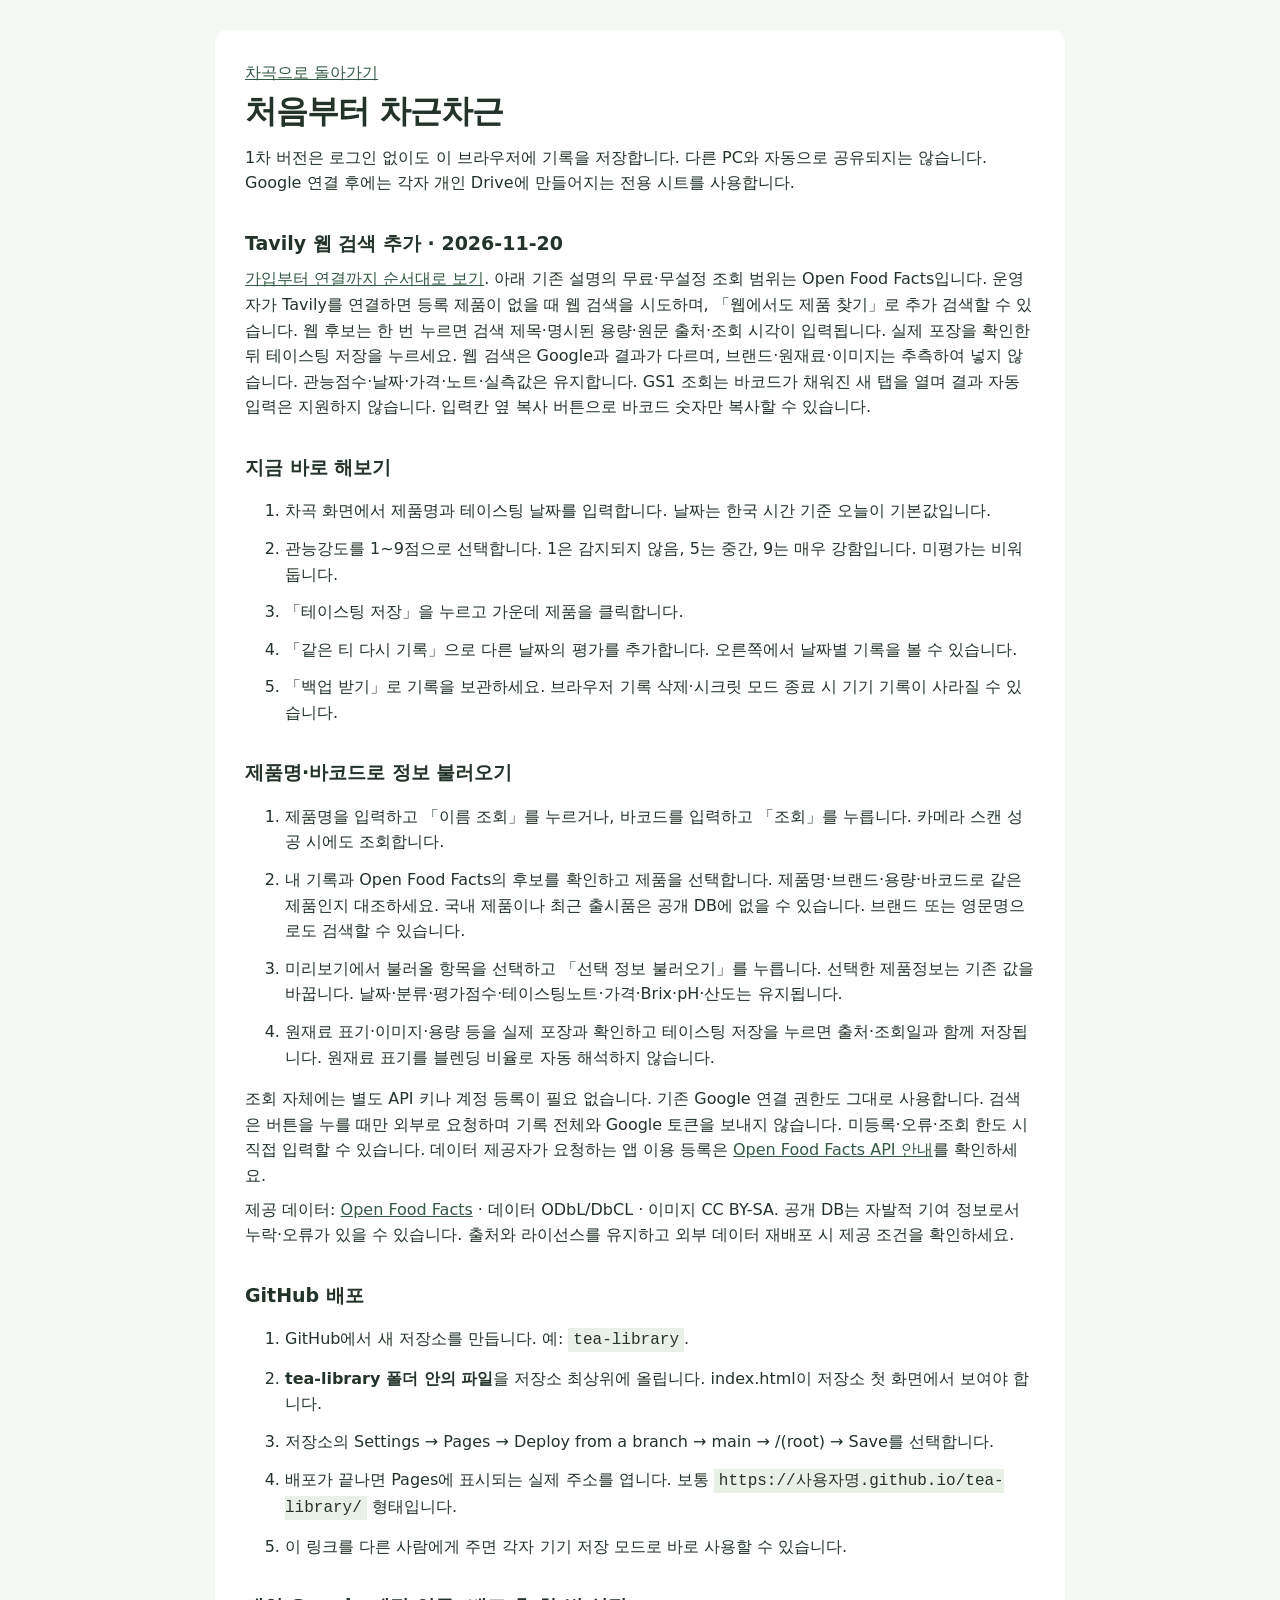
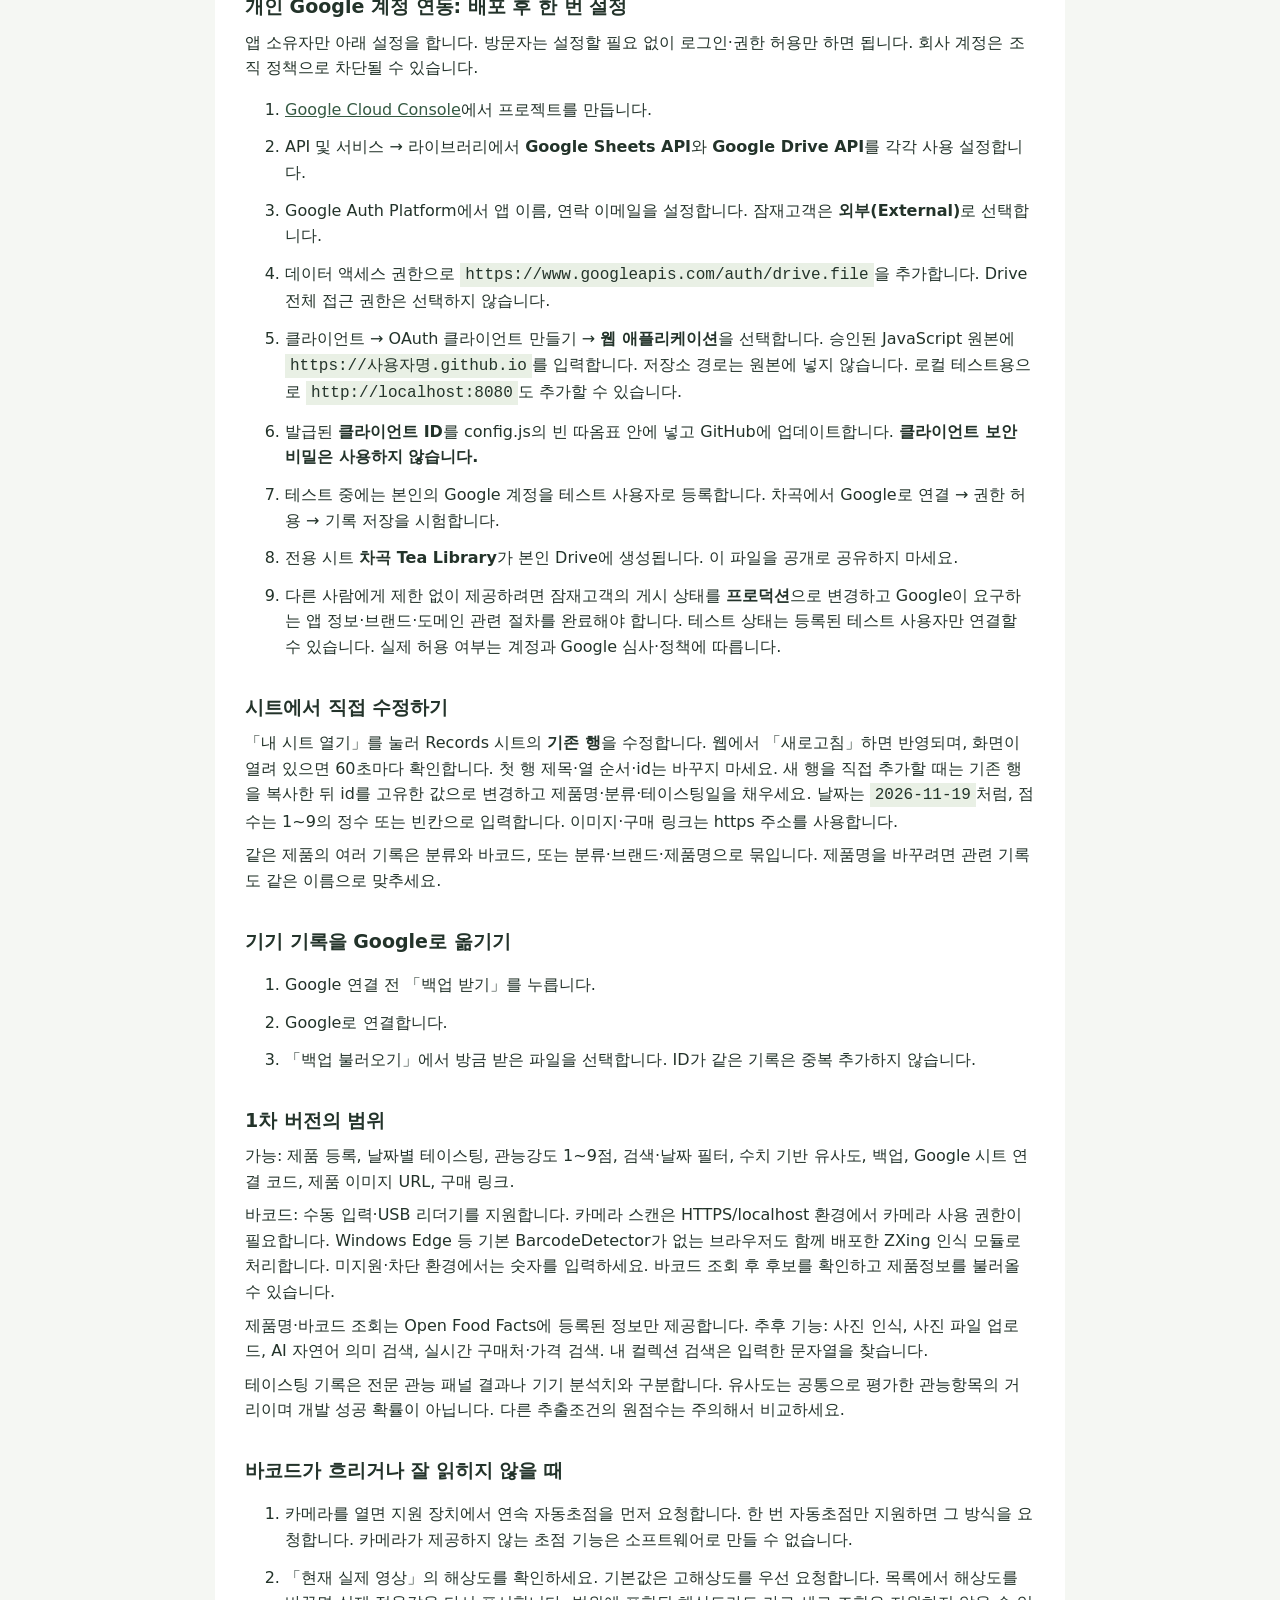
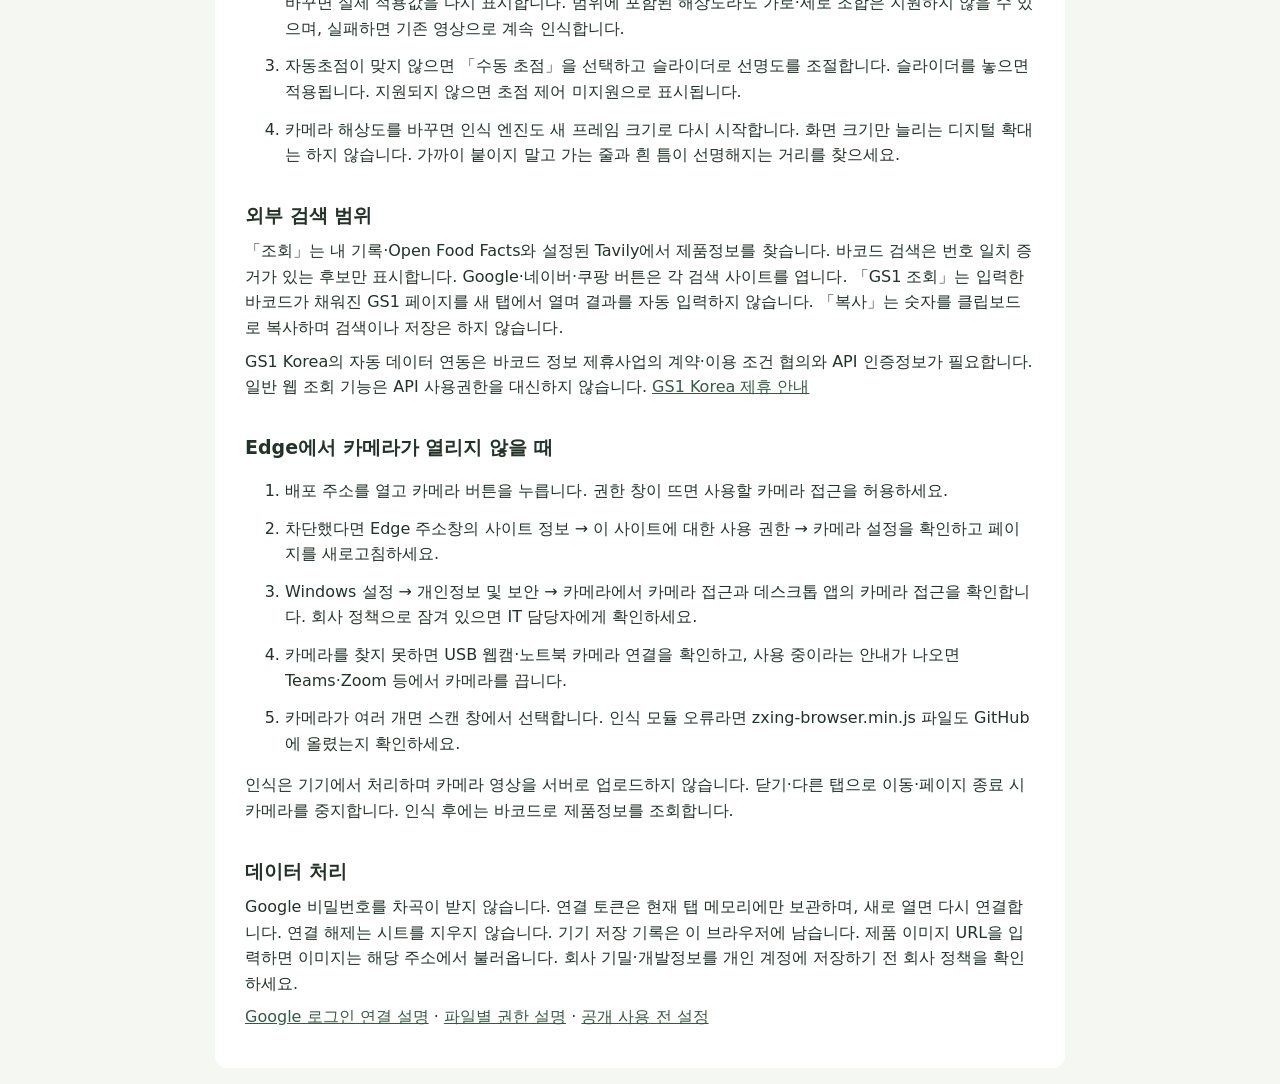
==== commit 5ff805a8: "Add files via upload" ====
--- a/guide.html
+++ b/guide.html
@@ -1,13 +1,13 @@
-<!doctype html><html lang="ko"><head><meta charset="utf-8"><meta name="viewport" content="width=device-width,initial-scale=1"><title>차곡 · 시작 안내</title><link rel="stylesheet" href="style.css"></head><body><article class="guide"><a href="index.html">차곡으로 돌아가기</a><h1>처음부터 차근차근</h1><p>1차 버전은 로그인 없이도 이 브라우저에 기록을 저장합니다. 다른 PC와 자동으로 공유되지는 않습니다. Google 연결 후에는 각자 개인 Drive에 만들어지는 전용 시트를 사용합니다.</p>
-<h2>Tavily 웹 검색 추가 · 2026-11-20</h2><p><a href="tavily-setup.html">가입부터 연결까지 순서대로 보기</a>. 아래 기존 설명의 무료·무설정 조회 범위는 Open Food Facts입니다. 운영자가 Tavily를 연결하면 등록 제품이 없을 때 웹 검색을 시도하며, 「웹에서도 제품 찾기」로 추가 검색할 수 있습니다. 웹 후보는 한 번 누르면 검색 제목·명시된 용량·원문 출처·조회 시각이 입력됩니다. 실제 포장을 확인한 뒤 테이스팅 저장을 누르세요. 웹 검색은 Google과 결과가 다르며, 브랜드·원재료·이미지는 추측하여 넣지 않습니다. 관능점수·날짜·가격·노트·실측값은 유지합니다. UPCitemdb·GS1 바로가기는 바코드 전용 사이트를 열며 결과 자동 입력은 지원하지 않습니다.</p>
-<h2>지금 바로 해보기</h2><ol><li>차곡 화면에서 제품명과 테이스팅 날짜를 입력합니다. 날짜는 한국 시간 기준 오늘이 기본값입니다.</li><li>관능강도를 1~9점으로 선택합니다. 1은 감지되지 않음, 5는 중간, 9는 매우 강함입니다. 미평가는 비워둡니다.</li><li>「테이스팅 저장」을 누르고 가운데 제품을 클릭합니다.</li><li>「같은 티 다시 기록」으로 다른 날짜의 평가를 추가합니다. 오른쪽에서 날짜별 기록을 볼 수 있습니다.</li><li>「백업 받기」로 기록을 보관하세요. 브라우저 기록 삭제·시크릿 모드 종료 시 기기 기록이 사라질 수 있습니다.</li></ol>
-<h2>제품명·바코드로 정보 불러오기</h2><ol><li>제품명을 입력하고 「이름 조회」를 누르거나, 바코드를 입력하고 「조회」를 누릅니다. 카메라 스캔 성공 시에도 조회합니다.</li><li>내 기록과 Open Food Facts의 후보를 확인하고 제품을 선택합니다. 제품명·브랜드·용량·바코드로 같은 제품인지 대조하세요. 국내 제품이나 최근 출시품은 공개 DB에 없을 수 있습니다. 브랜드 또는 영문명으로도 검색할 수 있습니다.</li><li>미리보기에서 불러올 항목을 선택하고 「선택 정보 불러오기」를 누릅니다. 선택한 제품정보는 기존 값을 바꿉니다. 날짜·분류·평가점수·테이스팅노트·가격·Brix·pH·산도는 유지됩니다.</li><li>원재료 표기·이미지·용량 등을 실제 포장과 확인하고 테이스팅 저장을 누르면 출처·조회일과 함께 저장됩니다. 원재료 표기를 블렌딩 비율로 자동 해석하지 않습니다.</li></ol><p>조회 자체에는 별도 API 키나 계정 등록이 필요 없습니다. 기존 Google 연결 권한도 그대로 사용합니다. 검색은 버튼을 누를 때만 외부로 요청하며 기록 전체와 Google 토큰을 보내지 않습니다. 미등록·오류·조회 한도 시 직접 입력할 수 있습니다. 데이터 제공자가 요청하는 앱 이용 등록은 <a href="https://openfoodfacts.github.io/openfoodfacts-server/api/">Open Food Facts API 안내</a>를 확인하세요.</p><p>제공 데이터: <a href="https://world.openfoodfacts.org/">Open Food Facts</a> · 데이터 ODbL/DbCL · 이미지 CC BY-SA. 공개 DB는 자발적 기여 정보로서 누락·오류가 있을 수 있습니다. 출처와 라이선스를 유지하고 외부 데이터 재배포 시 제공 조건을 확인하세요.</p>
-<h2>GitHub 배포</h2><ol><li>GitHub에서 새 저장소를 만듭니다. 예: <code>tea-library</code>.</li><li><strong>tea-library 폴더 안의 파일</strong>을 저장소 최상위에 올립니다. index.html이 저장소 첫 화면에서 보여야 합니다.</li><li>저장소의 Settings → Pages → Deploy from a branch → main → /(root) → Save를 선택합니다.</li><li>배포가 끝나면 Pages에 표시되는 실제 주소를 엽니다. 보통 <code>https://사용자명.github.io/tea-library/</code> 형태입니다.</li><li>이 링크를 다른 사람에게 주면 각자 기기 저장 모드로 바로 사용할 수 있습니다.</li></ol>
-<h2>개인 Google 계정 연동: 배포 후 한 번 설정</h2><p>앱 소유자만 아래 설정을 합니다. 방문자는 설정할 필요 없이 로그인·권한 허용만 하면 됩니다. 회사 계정은 조직 정책으로 차단될 수 있습니다.</p><ol><li><a href="https://console.cloud.google.com/" target="_blank" rel="noopener noreferrer">Google Cloud Console</a>에서 프로젝트를 만듭니다.</li><li>API 및 서비스 → 라이브러리에서 <strong>Google Sheets API</strong>와 <strong>Google Drive API</strong>를 각각 사용 설정합니다.</li><li>Google Auth Platform에서 앱 이름, 연락 이메일을 설정합니다. 잠재고객은 <strong>외부(External)</strong>로 선택합니다.</li><li>데이터 액세스 권한으로 <code>https://www.googleapis.com/auth/drive.file</code>을 추가합니다. Drive 전체 접근 권한은 선택하지 않습니다.</li><li>클라이언트 → OAuth 클라이언트 만들기 → <strong>웹 애플리케이션</strong>을 선택합니다. 승인된 JavaScript 원본에 <code>https://사용자명.github.io</code>를 입력합니다. 저장소 경로는 원본에 넣지 않습니다. 로컬 테스트용으로 <code>http://localhost:8080</code>도 추가할 수 있습니다.</li><li>발급된 <strong>클라이언트 ID</strong>를 config.js의 빈 따옴표 안에 넣고 GitHub에 업데이트합니다. <strong>클라이언트 보안 비밀은 사용하지 않습니다.</strong></li><li>테스트 중에는 본인의 Google 계정을 테스트 사용자로 등록합니다. 차곡에서 Google로 연결 → 권한 허용 → 기록 저장을 시험합니다.</li><li>전용 시트 <strong>차곡 Tea Library</strong>가 본인 Drive에 생성됩니다. 이 파일을 공개로 공유하지 마세요.</li><li>다른 사람에게 제한 없이 제공하려면 잠재고객의 게시 상태를 <strong>프로덕션</strong>으로 변경하고 Google이 요구하는 앱 정보·브랜드·도메인 관련 절차를 완료해야 합니다. 테스트 상태는 등록된 테스트 사용자만 연결할 수 있습니다. 실제 허용 여부는 계정과 Google 심사·정책에 따릅니다.</li></ol>
-<h2>시트에서 직접 수정하기</h2><p>「내 시트 열기」를 눌러 Records 시트의 <strong>기존 행</strong>을 수정합니다. 웹에서 「새로고침」하면 반영되며, 화면이 열려 있으면 60초마다 확인합니다. 첫 행 제목·열 순서·id는 바꾸지 마세요. 새 행을 직접 추가할 때는 기존 행을 복사한 뒤 id를 고유한 값으로 변경하고 제품명·분류·테이스팅일을 채우세요. 날짜는 <code>2026-11-19</code>처럼, 점수는 1~9의 정수 또는 빈칸으로 입력합니다. 이미지·구매 링크는 https 주소를 사용합니다.</p><p>같은 제품의 여러 기록은 분류와 바코드, 또는 분류·브랜드·제품명으로 묶입니다. 제품명을 바꾸려면 관련 기록도 같은 이름으로 맞추세요.</p>
-<h2>기기 기록을 Google로 옮기기</h2><ol><li>Google 연결 전 「백업 받기」를 누릅니다.</li><li>Google로 연결합니다.</li><li>「백업 불러오기」에서 방금 받은 파일을 선택합니다. ID가 같은 기록은 중복 추가하지 않습니다.</li></ol>
-<h2>1차 버전의 범위</h2><p>가능: 제품 등록, 날짜별 테이스팅, 관능강도 1~9점, 검색·날짜 필터, 수치 기반 유사도, 백업, Google 시트 연결 코드, 제품 이미지 URL, 구매 링크.</p><p>바코드: 수동 입력·USB 리더기를 지원합니다. 카메라 스캔은 HTTPS/localhost 환경에서 카메라 사용 권한이 필요합니다. Windows Edge 등 기본 BarcodeDetector가 없는 브라우저도 함께 배포한 ZXing 인식 모듈로 처리합니다. 미지원·차단 환경에서는 숫자를 입력하세요. 바코드 조회 후 후보를 확인하고 제품정보를 불러올 수 있습니다.</p><p>제품명·바코드 조회는 Open Food Facts에 등록된 정보만 제공합니다. 추후 기능: 사진 인식, 사진 파일 업로드, AI 자연어 의미 검색, 실시간 구매처·가격 검색. 내 컬렉션 검색은 입력한 문자열을 찾습니다.</p><p>테이스팅 기록은 전문 관능 패널 결과나 기기 분석치와 구분합니다. 유사도는 공통으로 평가한 관능항목의 거리이며 개발 성공 확률이 아닙니다. 다른 추출조건의 원점수는 주의해서 비교하세요.</p>
-<h2>바코드가 흐리거나 잘 읽히지 않을 때</h2><ol><li>카메라를 열면 지원 장치에서 연속 자동초점을 먼저 요청합니다. 한 번 자동초점만 지원하면 그 방식을 요청합니다. 카메라가 제공하지 않는 초점 기능은 소프트웨어로 만들 수 없습니다.</li><li>「현재 실제 영상」의 해상도를 확인하세요. 기본값은 고해상도를 우선 요청합니다. 목록에서 해상도를 바꾸면 실제 적용값을 다시 표시합니다. 범위에 포함된 해상도라도 가로·세로 조합은 지원하지 않을 수 있으며, 실패하면 기존 영상으로 계속 인식합니다.</li><li>자동초점이 맞지 않으면 「수동 초점」을 선택하고 슬라이더로 선명도를 조절합니다. 슬라이더를 놓으면 적용됩니다. 지원되지 않으면 초점 제어 미지원으로 표시됩니다.</li><li>카메라 해상도를 바꾸면 인식 엔진도 새 프레임 크기로 다시 시작합니다. 화면 크기만 늘리는 디지털 확대는 하지 않습니다. 가까이 붙이지 말고 가는 줄과 흰 틈이 선명해지는 거리를 찾으세요.</li></ol>
-<h2>외부 검색 범위</h2><p>자동 제품정보 조회는 현재 내 기록과 Open Food Facts입니다. 결과 아래 네이버 검색·네이버 쇼핑·쿠팡 검색·Google 검색은 입력한 제품명 또는 바코드로 각 사이트를 여는 바로가기이며, 검색 결과를 자동 수집하지 않습니다. 웹에서 제품을 찾았는데 Open Food Facts에 없는 것은 서로 다른 검색 범위를 사용하기 때문입니다. 외부 사이트에서 확인한 정보는 직접 입력할 수 있습니다.</p><p>2026-11-20 확인: 네이버의 기존 쇼핑 검색 API는 종료됐으며, Google Custom Search JSON API는 신규 고객 접수가 종료됐습니다. 광범위한 자동 웹 검색은 현재 제공 가능한 별도 검색 서비스와 비밀키를 보관하는 서버 연동을 선택해야 합니다. API 키나 비밀키를 HTML에 넣으면 안 됩니다.</p>
-<h2>Edge에서 카메라가 열리지 않을 때</h2><ol><li>배포 주소를 열고 카메라 버튼을 누릅니다. 권한 창이 뜨면 사용할 카메라 접근을 허용하세요.</li><li>차단했다면 Edge 주소창의 사이트 정보 → 이 사이트에 대한 사용 권한 → 카메라 설정을 확인하고 페이지를 새로고침하세요.</li><li>Windows 설정 → 개인정보 및 보안 → 카메라에서 카메라 접근과 데스크톱 앱의 카메라 접근을 확인합니다. 회사 정책으로 잠겨 있으면 IT 담당자에게 확인하세요.</li><li>카메라를 찾지 못하면 USB 웹캠·노트북 카메라 연결을 확인하고, 사용 중이라는 안내가 나오면 Teams·Zoom 등에서 카메라를 끕니다.</li><li>카메라가 여러 개면 스캔 창에서 선택합니다. 인식 모듈 오류라면 zxing-browser.min.js 파일도 GitHub에 올렸는지 확인하세요.</li></ol><p>인식은 기기에서 처리하며 카메라 영상을 서버로 업로드하지 않습니다. 닫기·다른 탭으로 이동·페이지 종료 시 카메라를 중지합니다. 인식 후에는 바코드로 제품정보를 조회합니다.</p>
-<h2>데이터 처리</h2><p>Google 비밀번호를 차곡이 받지 않습니다. 연결 토큰은 현재 탭 메모리에만 보관하며, 새로 열면 다시 연결합니다. 연결 해제는 시트를 지우지 않습니다. 기기 저장 기록은 이 브라우저에 남습니다. 제품 이미지 URL을 입력하면 이미지는 해당 주소에서 불러옵니다. 회사 기밀·개발정보를 개인 계정에 저장하기 전 회사 정책을 확인하세요.</p><p><a href="https://developers.google.com/identity/oauth2/web/guides/use-token-model">Google 로그인 연결 설명</a> · <a href="https://developers.google.com/workspace/drive/api/guides/api-specific-auth">파일별 권한 설명</a> · <a href="https://developers.google.com/identity/protocols/oauth2/production-readiness/overview">공개 사용 전 설정</a></p></article></body></html>
+<!doctype html><html lang="ko"><head><meta charset="utf-8"><meta name="viewport" content="width=device-width,initial-scale=1"><title>차곡 · 시작 안내</title><link rel="stylesheet" href="style.css"></head><body><article class="guide"><a href="index.html">차곡으로 돌아가기</a><h1>처음부터 차근차근</h1><p>1차 버전은 로그인 없이도 이 브라우저에 기록을 저장합니다. 다른 PC와 자동으로 공유되지는 않습니다. Google 연결 후에는 각자 개인 Drive에 만들어지는 전용 시트를 사용합니다.</p>
+<h2>Tavily 웹 검색 추가 · 2026-11-20</h2><p><a href="tavily-setup.html">가입부터 연결까지 순서대로 보기</a>. 아래 기존 설명의 무료·무설정 조회 범위는 Open Food Facts입니다. 운영자가 Tavily를 연결하면 등록 제품이 없을 때 웹 검색을 시도하며, 「웹에서도 제품 찾기」로 추가 검색할 수 있습니다. 웹 후보는 한 번 누르면 검색 제목·명시된 용량·원문 출처·조회 시각이 입력됩니다. 실제 포장을 확인한 뒤 테이스팅 저장을 누르세요. 웹 검색은 Google과 결과가 다르며, 브랜드·원재료·이미지는 추측하여 넣지 않습니다. 관능점수·날짜·가격·노트·실측값은 유지합니다. GS1 조회는 바코드가 채워진 새 탭을 열며 결과 자동 입력은 지원하지 않습니다. 입력칸 옆 복사 버튼으로 바코드 숫자만 복사할 수 있습니다.</p>
+<h2>지금 바로 해보기</h2><ol><li>차곡 화면에서 제품명과 테이스팅 날짜를 입력합니다. 날짜는 한국 시간 기준 오늘이 기본값입니다.</li><li>관능강도를 1~9점으로 선택합니다. 1은 감지되지 않음, 5는 중간, 9는 매우 강함입니다. 미평가는 비워둡니다.</li><li>「테이스팅 저장」을 누르고 가운데 제품을 클릭합니다.</li><li>「같은 티 다시 기록」으로 다른 날짜의 평가를 추가합니다. 오른쪽에서 날짜별 기록을 볼 수 있습니다.</li><li>「백업 받기」로 기록을 보관하세요. 브라우저 기록 삭제·시크릿 모드 종료 시 기기 기록이 사라질 수 있습니다.</li></ol>
+<h2>제품명·바코드로 정보 불러오기</h2><ol><li>제품명을 입력하고 「이름 조회」를 누르거나, 바코드를 입력하고 「조회」를 누릅니다. 카메라 스캔 성공 시에도 조회합니다.</li><li>내 기록과 Open Food Facts의 후보를 확인하고 제품을 선택합니다. 제품명·브랜드·용량·바코드로 같은 제품인지 대조하세요. 국내 제품이나 최근 출시품은 공개 DB에 없을 수 있습니다. 브랜드 또는 영문명으로도 검색할 수 있습니다.</li><li>미리보기에서 불러올 항목을 선택하고 「선택 정보 불러오기」를 누릅니다. 선택한 제품정보는 기존 값을 바꿉니다. 날짜·분류·평가점수·테이스팅노트·가격·Brix·pH·산도는 유지됩니다.</li><li>원재료 표기·이미지·용량 등을 실제 포장과 확인하고 테이스팅 저장을 누르면 출처·조회일과 함께 저장됩니다. 원재료 표기를 블렌딩 비율로 자동 해석하지 않습니다.</li></ol><p>조회 자체에는 별도 API 키나 계정 등록이 필요 없습니다. 기존 Google 연결 권한도 그대로 사용합니다. 검색은 버튼을 누를 때만 외부로 요청하며 기록 전체와 Google 토큰을 보내지 않습니다. 미등록·오류·조회 한도 시 직접 입력할 수 있습니다. 데이터 제공자가 요청하는 앱 이용 등록은 <a href="https://openfoodfacts.github.io/openfoodfacts-server/api/">Open Food Facts API 안내</a>를 확인하세요.</p><p>제공 데이터: <a href="https://world.openfoodfacts.org/">Open Food Facts</a> · 데이터 ODbL/DbCL · 이미지 CC BY-SA. 공개 DB는 자발적 기여 정보로서 누락·오류가 있을 수 있습니다. 출처와 라이선스를 유지하고 외부 데이터 재배포 시 제공 조건을 확인하세요.</p>
+<h2>GitHub 배포</h2><ol><li>GitHub에서 새 저장소를 만듭니다. 예: <code>tea-library</code>.</li><li><strong>tea-library 폴더 안의 파일</strong>을 저장소 최상위에 올립니다. index.html이 저장소 첫 화면에서 보여야 합니다.</li><li>저장소의 Settings → Pages → Deploy from a branch → main → /(root) → Save를 선택합니다.</li><li>배포가 끝나면 Pages에 표시되는 실제 주소를 엽니다. 보통 <code>https://사용자명.github.io/tea-library/</code> 형태입니다.</li><li>이 링크를 다른 사람에게 주면 각자 기기 저장 모드로 바로 사용할 수 있습니다.</li></ol>
+<h2>개인 Google 계정 연동: 배포 후 한 번 설정</h2><p>앱 소유자만 아래 설정을 합니다. 방문자는 설정할 필요 없이 로그인·권한 허용만 하면 됩니다. 회사 계정은 조직 정책으로 차단될 수 있습니다.</p><ol><li><a href="https://console.cloud.google.com/" target="_blank" rel="noopener noreferrer">Google Cloud Console</a>에서 프로젝트를 만듭니다.</li><li>API 및 서비스 → 라이브러리에서 <strong>Google Sheets API</strong>와 <strong>Google Drive API</strong>를 각각 사용 설정합니다.</li><li>Google Auth Platform에서 앱 이름, 연락 이메일을 설정합니다. 잠재고객은 <strong>외부(External)</strong>로 선택합니다.</li><li>데이터 액세스 권한으로 <code>https://www.googleapis.com/auth/drive.file</code>을 추가합니다. Drive 전체 접근 권한은 선택하지 않습니다.</li><li>클라이언트 → OAuth 클라이언트 만들기 → <strong>웹 애플리케이션</strong>을 선택합니다. 승인된 JavaScript 원본에 <code>https://사용자명.github.io</code>를 입력합니다. 저장소 경로는 원본에 넣지 않습니다. 로컬 테스트용으로 <code>http://localhost:8080</code>도 추가할 수 있습니다.</li><li>발급된 <strong>클라이언트 ID</strong>를 config.js의 빈 따옴표 안에 넣고 GitHub에 업데이트합니다. <strong>클라이언트 보안 비밀은 사용하지 않습니다.</strong></li><li>테스트 중에는 본인의 Google 계정을 테스트 사용자로 등록합니다. 차곡에서 Google로 연결 → 권한 허용 → 기록 저장을 시험합니다.</li><li>전용 시트 <strong>차곡 Tea Library</strong>가 본인 Drive에 생성됩니다. 이 파일을 공개로 공유하지 마세요.</li><li>다른 사람에게 제한 없이 제공하려면 잠재고객의 게시 상태를 <strong>프로덕션</strong>으로 변경하고 Google이 요구하는 앱 정보·브랜드·도메인 관련 절차를 완료해야 합니다. 테스트 상태는 등록된 테스트 사용자만 연결할 수 있습니다. 실제 허용 여부는 계정과 Google 심사·정책에 따릅니다.</li></ol>
+<h2>시트에서 직접 수정하기</h2><p>「내 시트 열기」를 눌러 Records 시트의 <strong>기존 행</strong>을 수정합니다. 웹에서 「새로고침」하면 반영되며, 화면이 열려 있으면 60초마다 확인합니다. 첫 행 제목·열 순서·id는 바꾸지 마세요. 새 행을 직접 추가할 때는 기존 행을 복사한 뒤 id를 고유한 값으로 변경하고 제품명·분류·테이스팅일을 채우세요. 날짜는 <code>2026-11-19</code>처럼, 점수는 1~9의 정수 또는 빈칸으로 입력합니다. 이미지·구매 링크는 https 주소를 사용합니다.</p><p>같은 제품의 여러 기록은 분류와 바코드, 또는 분류·브랜드·제품명으로 묶입니다. 제품명을 바꾸려면 관련 기록도 같은 이름으로 맞추세요.</p>
+<h2>기기 기록을 Google로 옮기기</h2><ol><li>Google 연결 전 「백업 받기」를 누릅니다.</li><li>Google로 연결합니다.</li><li>「백업 불러오기」에서 방금 받은 파일을 선택합니다. ID가 같은 기록은 중복 추가하지 않습니다.</li></ol>
+<h2>1차 버전의 범위</h2><p>가능: 제품 등록, 날짜별 테이스팅, 관능강도 1~9점, 검색·날짜 필터, 수치 기반 유사도, 백업, Google 시트 연결 코드, 제품 이미지 URL, 구매 링크.</p><p>바코드: 수동 입력·USB 리더기를 지원합니다. 카메라 스캔은 HTTPS/localhost 환경에서 카메라 사용 권한이 필요합니다. Windows Edge 등 기본 BarcodeDetector가 없는 브라우저도 함께 배포한 ZXing 인식 모듈로 처리합니다. 미지원·차단 환경에서는 숫자를 입력하세요. 바코드 조회 후 후보를 확인하고 제품정보를 불러올 수 있습니다.</p><p>제품명·바코드 조회는 Open Food Facts에 등록된 정보만 제공합니다. 추후 기능: 사진 인식, 사진 파일 업로드, AI 자연어 의미 검색, 실시간 구매처·가격 검색. 내 컬렉션 검색은 입력한 문자열을 찾습니다.</p><p>테이스팅 기록은 전문 관능 패널 결과나 기기 분석치와 구분합니다. 유사도는 공통으로 평가한 관능항목의 거리이며 개발 성공 확률이 아닙니다. 다른 추출조건의 원점수는 주의해서 비교하세요.</p>
+<h2>바코드가 흐리거나 잘 읽히지 않을 때</h2><ol><li>카메라를 열면 지원 장치에서 연속 자동초점을 먼저 요청합니다. 한 번 자동초점만 지원하면 그 방식을 요청합니다. 카메라가 제공하지 않는 초점 기능은 소프트웨어로 만들 수 없습니다.</li><li>「현재 실제 영상」의 해상도를 확인하세요. 기본값은 고해상도를 우선 요청합니다. 목록에서 해상도를 바꾸면 실제 적용값을 다시 표시합니다. 범위에 포함된 해상도라도 가로·세로 조합은 지원하지 않을 수 있으며, 실패하면 기존 영상으로 계속 인식합니다.</li><li>자동초점이 맞지 않으면 「수동 초점」을 선택하고 슬라이더로 선명도를 조절합니다. 슬라이더를 놓으면 적용됩니다. 지원되지 않으면 초점 제어 미지원으로 표시됩니다.</li><li>카메라 해상도를 바꾸면 인식 엔진도 새 프레임 크기로 다시 시작합니다. 화면 크기만 늘리는 디지털 확대는 하지 않습니다. 가까이 붙이지 말고 가는 줄과 흰 틈이 선명해지는 거리를 찾으세요.</li></ol>
+<h2>외부 검색 범위</h2><p>「조회」는 내 기록·Open Food Facts와 설정된 Tavily에서 제품정보를 찾습니다. 바코드 검색은 번호 일치 증거가 있는 후보만 표시합니다. Google·네이버·쿠팡 버튼은 각 검색 사이트를 엽니다. 「GS1 조회」는 입력한 바코드가 채워진 GS1 페이지를 새 탭에서 열며 결과를 자동 입력하지 않습니다. 「복사」는 숫자를 클립보드로 복사하며 검색이나 저장은 하지 않습니다.</p><p>GS1 Korea의 자동 데이터 연동은 바코드 정보 제휴사업의 계약·이용 조건 협의와 API 인증정보가 필요합니다. 일반 웹 조회 기능은 API 사용권한을 대신하지 않습니다. <a href="https://www.gs1kr.org/front/service/appl/BcdInfoAllianceBusiness.asp">GS1 Korea 제휴 안내</a></p>
+<h2>Edge에서 카메라가 열리지 않을 때</h2><ol><li>배포 주소를 열고 카메라 버튼을 누릅니다. 권한 창이 뜨면 사용할 카메라 접근을 허용하세요.</li><li>차단했다면 Edge 주소창의 사이트 정보 → 이 사이트에 대한 사용 권한 → 카메라 설정을 확인하고 페이지를 새로고침하세요.</li><li>Windows 설정 → 개인정보 및 보안 → 카메라에서 카메라 접근과 데스크톱 앱의 카메라 접근을 확인합니다. 회사 정책으로 잠겨 있으면 IT 담당자에게 확인하세요.</li><li>카메라를 찾지 못하면 USB 웹캠·노트북 카메라 연결을 확인하고, 사용 중이라는 안내가 나오면 Teams·Zoom 등에서 카메라를 끕니다.</li><li>카메라가 여러 개면 스캔 창에서 선택합니다. 인식 모듈 오류라면 zxing-browser.min.js 파일도 GitHub에 올렸는지 확인하세요.</li></ol><p>인식은 기기에서 처리하며 카메라 영상을 서버로 업로드하지 않습니다. 닫기·다른 탭으로 이동·페이지 종료 시 카메라를 중지합니다. 인식 후에는 바코드로 제품정보를 조회합니다.</p>
+<h2>데이터 처리</h2><p>Google 비밀번호를 차곡이 받지 않습니다. 연결 토큰은 현재 탭 메모리에만 보관하며, 새로 열면 다시 연결합니다. 연결 해제는 시트를 지우지 않습니다. 기기 저장 기록은 이 브라우저에 남습니다. 제품 이미지 URL을 입력하면 이미지는 해당 주소에서 불러옵니다. 회사 기밀·개발정보를 개인 계정에 저장하기 전 회사 정책을 확인하세요.</p><p><a href="https://developers.google.com/identity/oauth2/web/guides/use-token-model">Google 로그인 연결 설명</a> · <a href="https://developers.google.com/workspace/drive/api/guides/api-specific-auth">파일별 권한 설명</a> · <a href="https://developers.google.com/identity/protocols/oauth2/production-readiness/overview">공개 사용 전 설정</a></p></article></body></html>
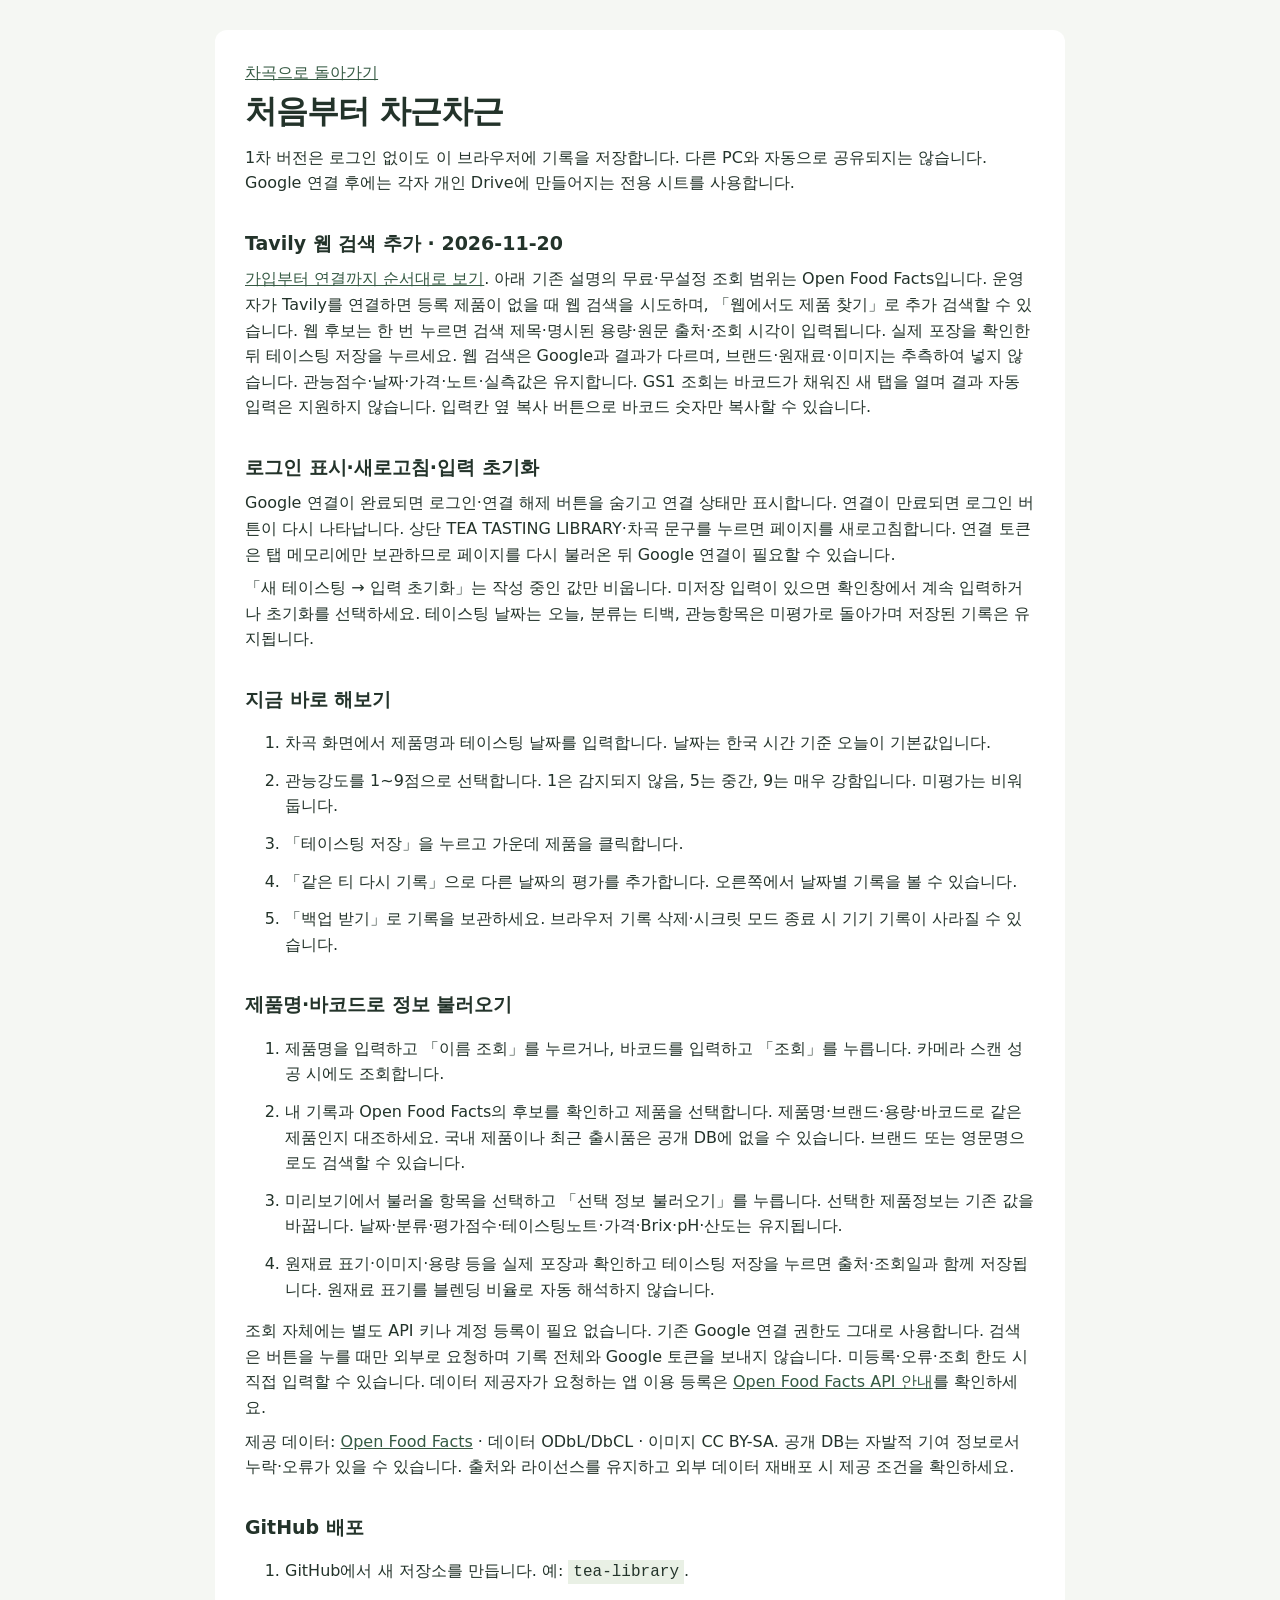
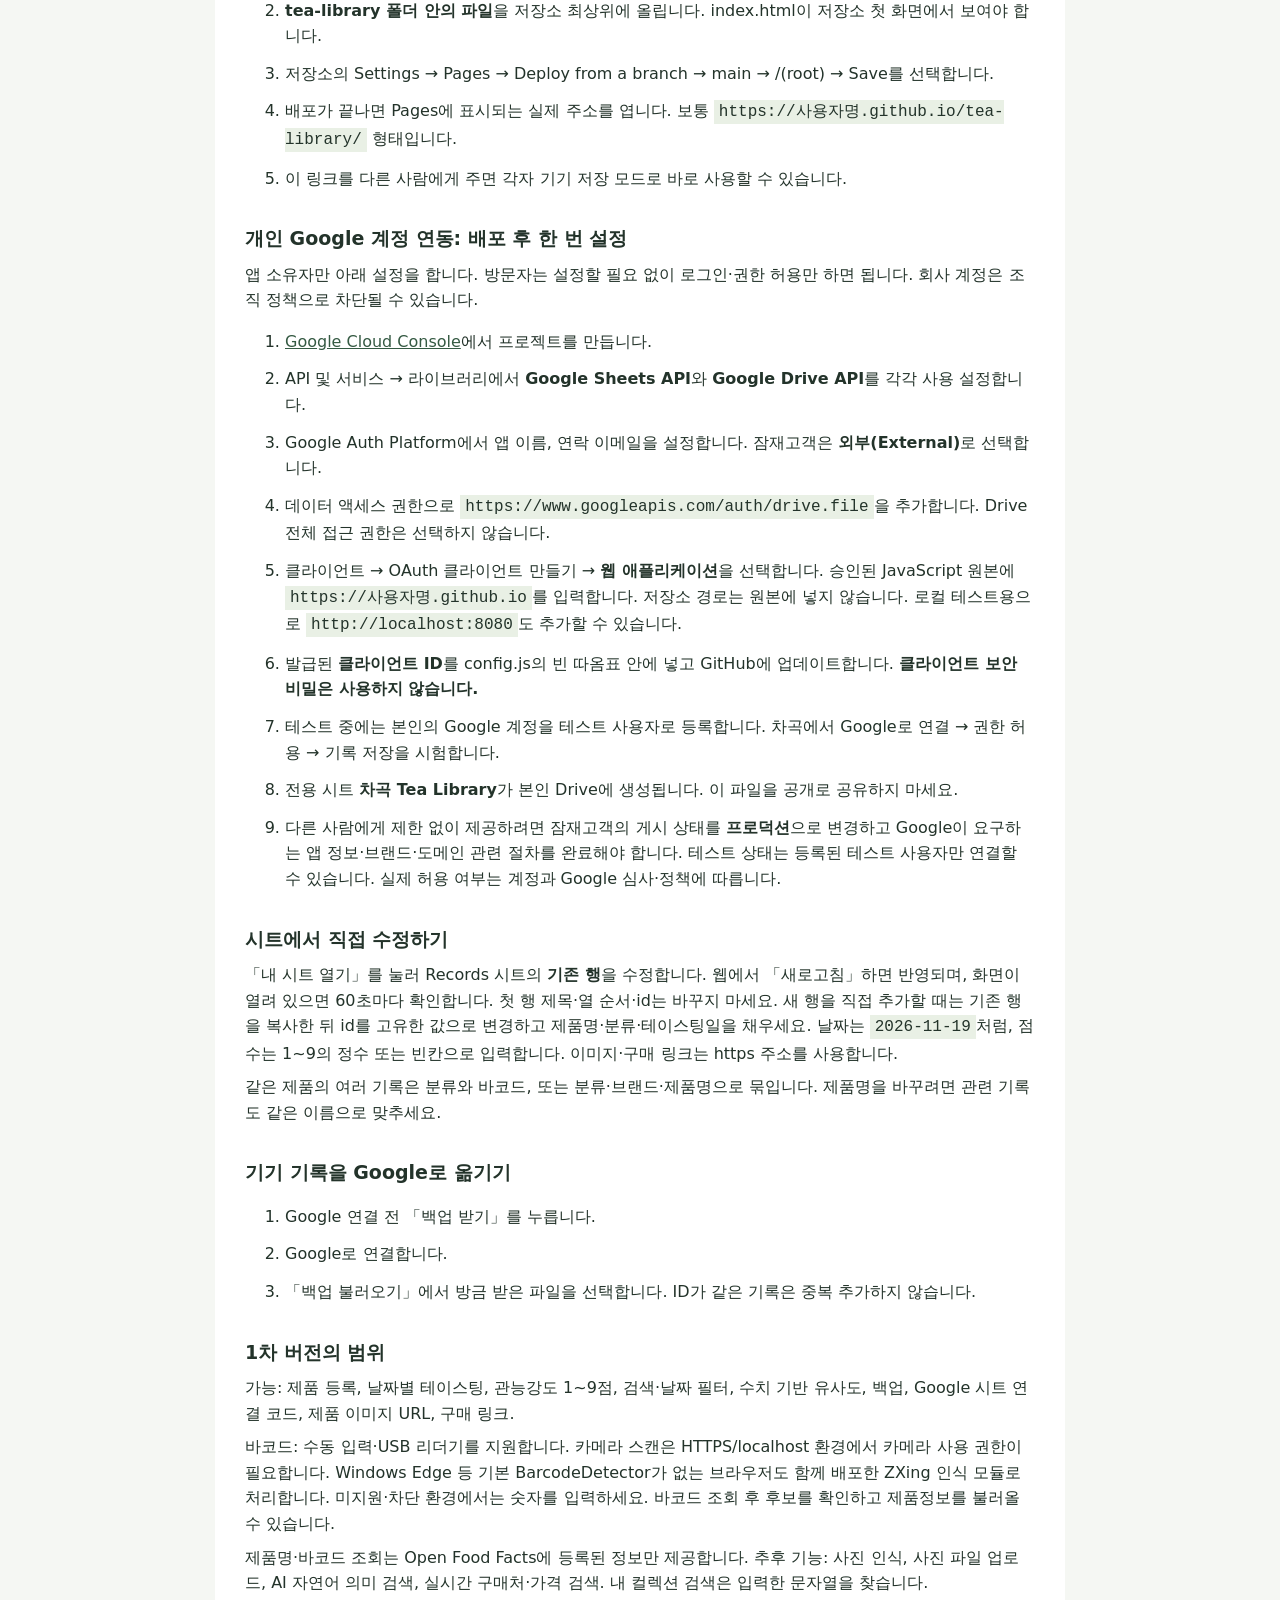
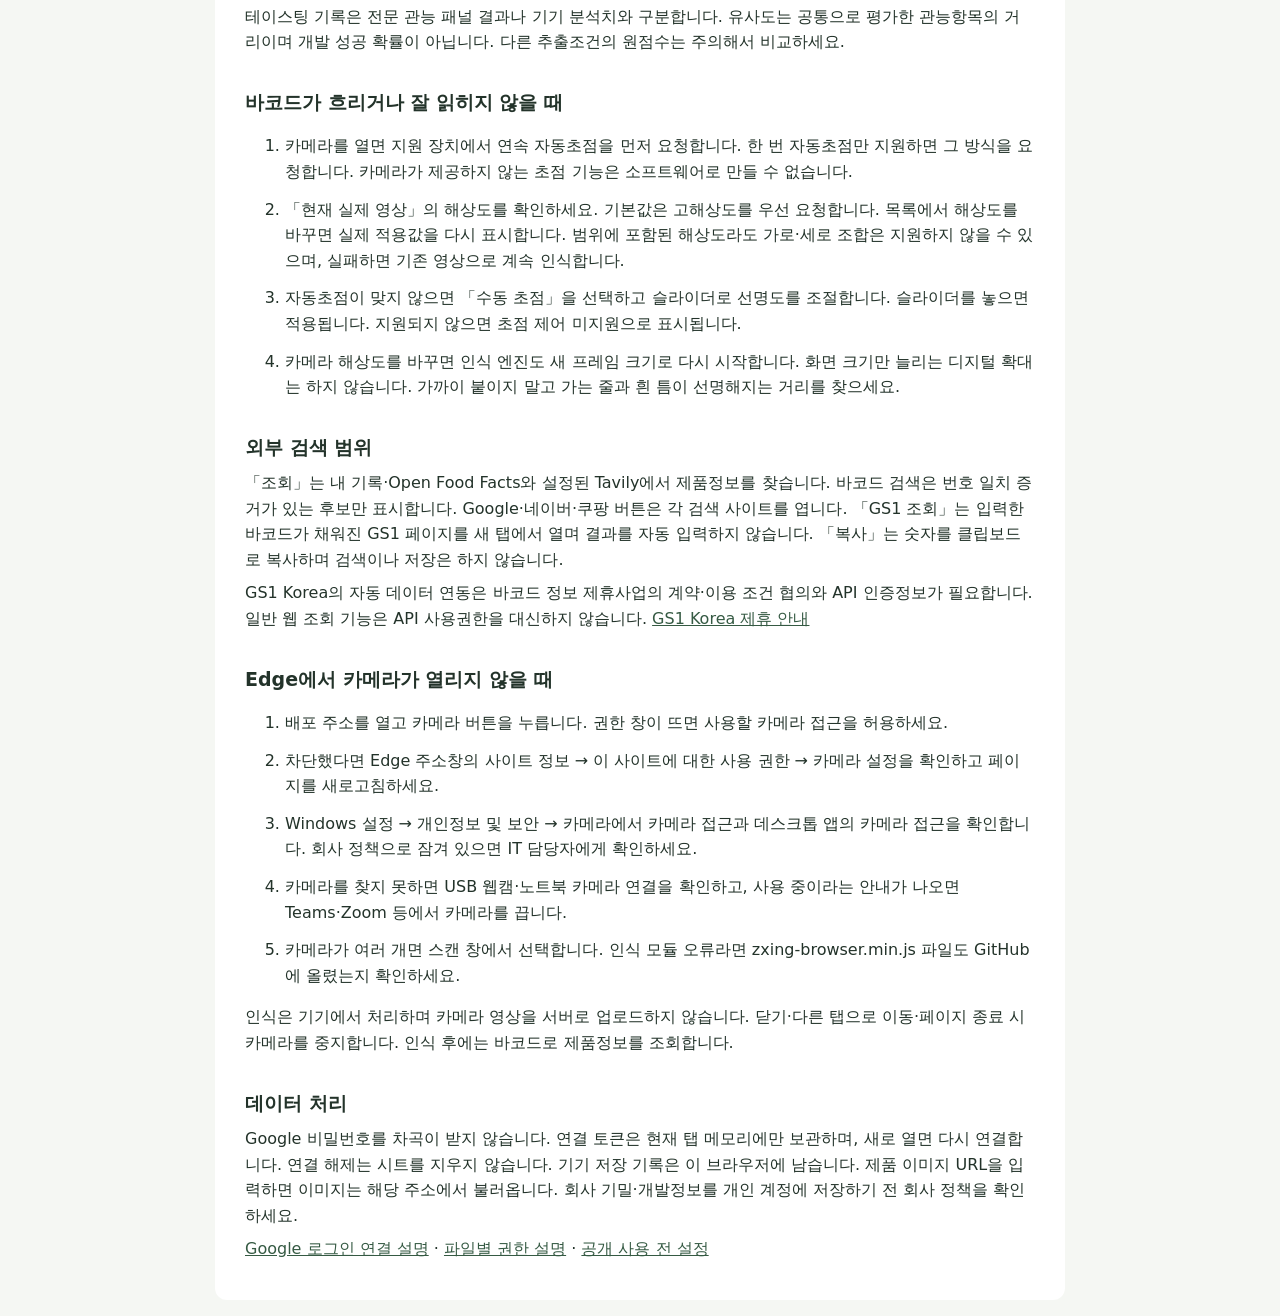
==== commit 80c3c5dd: "Add files via upload" ====
--- a/guide.html
+++ b/guide.html
@@ -1,6 +1,6 @@
 <!doctype html><html lang="ko"><head><meta charset="utf-8"><meta name="viewport" content="width=device-width,initial-scale=1"><title>차곡 · 시작 안내</title><link rel="stylesheet" href="style.css"></head><body><article class="guide"><a href="index.html">차곡으로 돌아가기</a><h1>처음부터 차근차근</h1><p>1차 버전은 로그인 없이도 이 브라우저에 기록을 저장합니다. 다른 PC와 자동으로 공유되지는 않습니다. Google 연결 후에는 각자 개인 Drive에 만들어지는 전용 시트를 사용합니다.</p>
 <h2>Tavily 웹 검색 추가 · 2026-11-20</h2><p><a href="tavily-setup.html">가입부터 연결까지 순서대로 보기</a>. 아래 기존 설명의 무료·무설정 조회 범위는 Open Food Facts입니다. 운영자가 Tavily를 연결하면 등록 제품이 없을 때 웹 검색을 시도하며, 「웹에서도 제품 찾기」로 추가 검색할 수 있습니다. 웹 후보는 한 번 누르면 검색 제목·명시된 용량·원문 출처·조회 시각이 입력됩니다. 실제 포장을 확인한 뒤 테이스팅 저장을 누르세요. 웹 검색은 Google과 결과가 다르며, 브랜드·원재료·이미지는 추측하여 넣지 않습니다. 관능점수·날짜·가격·노트·실측값은 유지합니다. GS1 조회는 바코드가 채워진 새 탭을 열며 결과 자동 입력은 지원하지 않습니다. 입력칸 옆 복사 버튼으로 바코드 숫자만 복사할 수 있습니다.</p>
-<h2>지금 바로 해보기</h2><ol><li>차곡 화면에서 제품명과 테이스팅 날짜를 입력합니다. 날짜는 한국 시간 기준 오늘이 기본값입니다.</li><li>관능강도를 1~9점으로 선택합니다. 1은 감지되지 않음, 5는 중간, 9는 매우 강함입니다. 미평가는 비워둡니다.</li><li>「테이스팅 저장」을 누르고 가운데 제품을 클릭합니다.</li><li>「같은 티 다시 기록」으로 다른 날짜의 평가를 추가합니다. 오른쪽에서 날짜별 기록을 볼 수 있습니다.</li><li>「백업 받기」로 기록을 보관하세요. 브라우저 기록 삭제·시크릿 모드 종료 시 기기 기록이 사라질 수 있습니다.</li></ol>
+<h2>로그인 표시·새로고침·입력 초기화</h2><p>Google 연결이 완료되면 로그인·연결 해제 버튼을 숨기고 연결 상태만 표시합니다. 연결이 만료되면 로그인 버튼이 다시 나타납니다. 상단 TEA TASTING LIBRARY·차곡 문구를 누르면 페이지를 새로고침합니다. 연결 토큰은 탭 메모리에만 보관하므로 페이지를 다시 불러온 뒤 Google 연결이 필요할 수 있습니다.</p><p>「새 테이스팅 → 입력 초기화」는 작성 중인 값만 비웁니다. 미저장 입력이 있으면 확인창에서 계속 입력하거나 초기화를 선택하세요. 테이스팅 날짜는 오늘, 분류는 티백, 관능항목은 미평가로 돌아가며 저장된 기록은 유지됩니다.</p><h2>지금 바로 해보기</h2><ol><li>차곡 화면에서 제품명과 테이스팅 날짜를 입력합니다. 날짜는 한국 시간 기준 오늘이 기본값입니다.</li><li>관능강도를 1~9점으로 선택합니다. 1은 감지되지 않음, 5는 중간, 9는 매우 강함입니다. 미평가는 비워둡니다.</li><li>「테이스팅 저장」을 누르고 가운데 제품을 클릭합니다.</li><li>「같은 티 다시 기록」으로 다른 날짜의 평가를 추가합니다. 오른쪽에서 날짜별 기록을 볼 수 있습니다.</li><li>「백업 받기」로 기록을 보관하세요. 브라우저 기록 삭제·시크릿 모드 종료 시 기기 기록이 사라질 수 있습니다.</li></ol>
 <h2>제품명·바코드로 정보 불러오기</h2><ol><li>제품명을 입력하고 「이름 조회」를 누르거나, 바코드를 입력하고 「조회」를 누릅니다. 카메라 스캔 성공 시에도 조회합니다.</li><li>내 기록과 Open Food Facts의 후보를 확인하고 제품을 선택합니다. 제품명·브랜드·용량·바코드로 같은 제품인지 대조하세요. 국내 제품이나 최근 출시품은 공개 DB에 없을 수 있습니다. 브랜드 또는 영문명으로도 검색할 수 있습니다.</li><li>미리보기에서 불러올 항목을 선택하고 「선택 정보 불러오기」를 누릅니다. 선택한 제품정보는 기존 값을 바꿉니다. 날짜·분류·평가점수·테이스팅노트·가격·Brix·pH·산도는 유지됩니다.</li><li>원재료 표기·이미지·용량 등을 실제 포장과 확인하고 테이스팅 저장을 누르면 출처·조회일과 함께 저장됩니다. 원재료 표기를 블렌딩 비율로 자동 해석하지 않습니다.</li></ol><p>조회 자체에는 별도 API 키나 계정 등록이 필요 없습니다. 기존 Google 연결 권한도 그대로 사용합니다. 검색은 버튼을 누를 때만 외부로 요청하며 기록 전체와 Google 토큰을 보내지 않습니다. 미등록·오류·조회 한도 시 직접 입력할 수 있습니다. 데이터 제공자가 요청하는 앱 이용 등록은 <a href="https://openfoodfacts.github.io/openfoodfacts-server/api/">Open Food Facts API 안내</a>를 확인하세요.</p><p>제공 데이터: <a href="https://world.openfoodfacts.org/">Open Food Facts</a> · 데이터 ODbL/DbCL · 이미지 CC BY-SA. 공개 DB는 자발적 기여 정보로서 누락·오류가 있을 수 있습니다. 출처와 라이선스를 유지하고 외부 데이터 재배포 시 제공 조건을 확인하세요.</p>
 <h2>GitHub 배포</h2><ol><li>GitHub에서 새 저장소를 만듭니다. 예: <code>tea-library</code>.</li><li><strong>tea-library 폴더 안의 파일</strong>을 저장소 최상위에 올립니다. index.html이 저장소 첫 화면에서 보여야 합니다.</li><li>저장소의 Settings → Pages → Deploy from a branch → main → /(root) → Save를 선택합니다.</li><li>배포가 끝나면 Pages에 표시되는 실제 주소를 엽니다. 보통 <code>https://사용자명.github.io/tea-library/</code> 형태입니다.</li><li>이 링크를 다른 사람에게 주면 각자 기기 저장 모드로 바로 사용할 수 있습니다.</li></ol>
 <h2>개인 Google 계정 연동: 배포 후 한 번 설정</h2><p>앱 소유자만 아래 설정을 합니다. 방문자는 설정할 필요 없이 로그인·권한 허용만 하면 됩니다. 회사 계정은 조직 정책으로 차단될 수 있습니다.</p><ol><li><a href="https://console.cloud.google.com/" target="_blank" rel="noopener noreferrer">Google Cloud Console</a>에서 프로젝트를 만듭니다.</li><li>API 및 서비스 → 라이브러리에서 <strong>Google Sheets API</strong>와 <strong>Google Drive API</strong>를 각각 사용 설정합니다.</li><li>Google Auth Platform에서 앱 이름, 연락 이메일을 설정합니다. 잠재고객은 <strong>외부(External)</strong>로 선택합니다.</li><li>데이터 액세스 권한으로 <code>https://www.googleapis.com/auth/drive.file</code>을 추가합니다. Drive 전체 접근 권한은 선택하지 않습니다.</li><li>클라이언트 → OAuth 클라이언트 만들기 → <strong>웹 애플리케이션</strong>을 선택합니다. 승인된 JavaScript 원본에 <code>https://사용자명.github.io</code>를 입력합니다. 저장소 경로는 원본에 넣지 않습니다. 로컬 테스트용으로 <code>http://localhost:8080</code>도 추가할 수 있습니다.</li><li>발급된 <strong>클라이언트 ID</strong>를 config.js의 빈 따옴표 안에 넣고 GitHub에 업데이트합니다. <strong>클라이언트 보안 비밀은 사용하지 않습니다.</strong></li><li>테스트 중에는 본인의 Google 계정을 테스트 사용자로 등록합니다. 차곡에서 Google로 연결 → 권한 허용 → 기록 저장을 시험합니다.</li><li>전용 시트 <strong>차곡 Tea Library</strong>가 본인 Drive에 생성됩니다. 이 파일을 공개로 공유하지 마세요.</li><li>다른 사람에게 제한 없이 제공하려면 잠재고객의 게시 상태를 <strong>프로덕션</strong>으로 변경하고 Google이 요구하는 앱 정보·브랜드·도메인 관련 절차를 완료해야 합니다. 테스트 상태는 등록된 테스트 사용자만 연결할 수 있습니다. 실제 허용 여부는 계정과 Google 심사·정책에 따릅니다.</li></ol>
--- a/style.css
+++ b/style.css
@@ -1 +1,4 @@
-:root{--primary:#355a43;--paper:#f5f7f3;--surface:#fff;--ink:#23332a;--muted:#5d6c61;--line:#d7dfd5;--wash:#e9f0e5;--danger:#a62f31;--radius:10px;--thumb:#7a8b78;--track:#eef1eb;--font:'Malgun Gothic','Apple SD Gothic Neo',system-ui,sans-serif;scrollbar-color:var(--thumb) var(--track);scrollbar-width:auto;color-scheme:light}*{box-sizing:border-box}::-webkit-scrollbar{width:12px;height:12px}::-webkit-scrollbar-thumb{background:var(--thumb);border:3px solid var(--track);border-radius:8px}::-webkit-scrollbar-track{background:var(--track)}::-webkit-scrollbar-thumb:hover{background:var(--primary)}@media(forced-colors:active){:root{scrollbar-color:auto}}body{margin:0;background:var(--paper);color:var(--ink);font:16px/1.6 var(--font)}header{display:flex;align-items:center;justify-content:space-between;gap:24px;padding:28px 4%;background:var(--surface);border-bottom:1px solid var(--line)}h1{font-size:32px;letter-spacing:-1px;margin:0}h1 span{font-size:15px;font-weight:400;margin-left:18px;color:var(--muted)}h2{font-size:19px;margin:0}h3{font-size:16px}p{margin:8px 0}.eyebrow{font:12px Georgia,serif;letter-spacing:2px;color:var(--primary);margin:0}.actions,.toolbar{display:flex;gap:8px;align-items:center;flex-wrap:wrap}.actions a{font-size:14px}a{color:var(--primary);overflow-wrap:anywhere}button{background:var(--surface);color:var(--ink);border:1px solid var(--line);border-radius:7px;padding:9px 12px;min-height:42px;font:14px var(--font);cursor:pointer}button:hover{background:var(--wash)}button:active{transform:translateY(1px)}button:disabled{opacity:.5;cursor:not-allowed;transform:none}button.primary,button[aria-pressed=true]{background:var(--primary);color:#fff;border-color:var(--primary)}button.primary:hover{filter:brightness(.9)}:focus-visible{outline:3px solid var(--primary);outline-offset:3px}main{max-width:1600px;margin:auto;padding:0 3%}.notice{display:flex;justify-content:space-between;gap:12px;padding:15px 0;font-size:14px;min-height:62px;flex-wrap:wrap}#status{max-width:700px}nav{display:flex;gap:10px;margin:8px 0 22px;flex-wrap:wrap}nav button{min-width:78px}.workspace{display:grid;grid-template-columns:minmax(285px,.9fr) minmax(290px,1.1fr) minmax(280px,.9fr);gap:20px;align-items:start}section,aside{min-width:0}.entry,.detail{background:var(--surface);border:1px solid var(--line);padding:22px;border-radius:var(--radius)}.section-head{display:flex;align-items:center;justify-content:space-between;gap:10px;margin-bottom:16px}.muted,.help{color:var(--muted);font-size:13px}.help{margin:8px 0 15px}.required{font-size:12px;color:var(--primary)}label{display:block;font-size:14px;margin:14px 0 5px}input,select,textarea{display:block;width:100%;min-width:0;border:1px solid var(--line);background:var(--surface);color:var(--ink);border-radius:7px;padding:10px;font:16px var(--font)}textarea{resize:none;min-height:90px;overflow-y:auto}input[aria-invalid=true]{border-color:var(--danger)}.pair{display:grid;grid-template-columns:1fr 1fr;gap:10px}.input-action{display:flex;gap:6px}.input-action input{flex:1}.filters{margin-bottom:14px}.toolbar{margin:14px 0}.toolbar button{font-size:13px;padding:8px}details{border-top:1px solid var(--line);margin:20px 0 12px;padding-top:14px}summary{cursor:pointer;font-size:15px;font-weight:600}.metric{display:grid;grid-template-columns:1fr 110px;align-items:center;gap:12px;margin:8px 0}.metric label{margin:0}.metric select{font-size:14px;padding:6px}.full{width:100%}.error{color:var(--danger);min-height:26px;font-size:14px}.record{width:100%;text-align:left;padding:16px;display:grid;grid-template-columns:52px 1fr;gap:14px;margin:10px 0;border-radius:var(--radius);font-size:16px}.record.selected{border:2px solid var(--primary);padding:15px}.record strong{display:block}.record small{font-size:13px;color:var(--muted)}.mini{height:64px;display:grid;place-items:center;background:var(--wash);color:var(--primary);font:28px Georgia,serif;border-radius:6px}.tag{display:inline-block;background:var(--wash);padding:3px 9px;margin:7px 5px 0 0;border-radius:30px;font-size:12px;color:var(--primary)}.hero-image{height:200px;width:100%;object-fit:contain;background:var(--paper);border-radius:8px;margin-bottom:20px}.tea-mark{background:var(--wash);color:var(--primary);font:70px Georgia,serif;display:grid;place-items:center;height:180px;border-radius:8px;margin-bottom:20px}.empty{padding:10px 0;color:var(--muted)}.empty p{font-size:14px}.detail p{overflow-wrap:anywhere;white-space:pre-wrap}.bars{margin:20px 0}.bar{display:grid;grid-template-columns:80px 1fr 32px;gap:8px;align-items:center;font-size:13px;margin:9px 0}.bar-track{background:var(--wash);height:7px;border-radius:4px;overflow:hidden}.bar-fill{background:var(--primary);height:100%}.note{background:var(--paper);padding:13px;border-radius:7px;font-size:14px}.detail .toolbar{border-top:1px solid var(--line);padding-top:15px}.history{padding:12px 0;border-top:1px solid var(--line)}.history button{width:100%;text-align:left}.detail a{display:inline-block;margin:12px 0}footer{max-width:1600px;margin:30px auto;padding:20px 4%;font-size:13px;color:var(--muted)}dialog{border:1px solid var(--line);border-radius:12px;width:min(500px,90vw);max-height:90vh;overflow:auto;color:var(--ink);background:var(--surface)}dialog::backdrop{background:#0008}video{width:100%;max-height:320px;background:#111;margin-top:16px}.guide{max-width:850px;margin:30px auto;background:var(--surface);padding:30px;border-radius:12px}.guide h2{margin-top:32px}.guide li{margin:12px 0}.guide code{background:var(--wash);padding:3px 5px;overflow-wrap:anywhere}@media(max-width:1100px){.workspace{grid-template-columns:minmax(280px,.9fr) minmax(300px,1.1fr)}.detail{grid-column:2;grid-row:2}.entry{grid-row:1 / span 2}header{flex-wrap:wrap}}@media(max-width:700px){.workspace{display:flex;flex-direction:column}.entry,.collection,.detail{width:100%}h1 span{display:block;margin:0}header{padding:20px}main{padding:0 16px}.notice{display:block}.notice span{display:block}.entry,.detail{padding:18px}.guide{margin:15px;padding:20px}button{min-height:44px}}@media(prefers-reduced-motion:reduce){*{scroll-behavior:auto!important;transition:none!important}}
+:root{--primary:#355a43;--paper:#f5f7f3;--surface:#fff;--ink:#23332a;--muted:#5d6c61;--line:#d7dfd5;--wash:#e9f0e5;--danger:#a62f31;--radius:10px;--thumb:#7a8b78;--track:#eef1eb;--font:'Malgun Gothic','Apple SD Gothic Neo',system-ui,sans-serif;scrollbar-color:var(--thumb) var(--track);scrollbar-width:auto;color-scheme:light}*{box-sizing:border-box}::-webkit-scrollbar{width:12px;height:12px}::-webkit-scrollbar-thumb{background:var(--thumb);border:3px solid var(--track);border-radius:8px}::-webkit-scrollbar-track{background:var(--track)}::-webkit-scrollbar-thumb:hover{background:var(--primary)}@media(forced-colors:active){:root{scrollbar-color:auto}}body{margin:0;background:var(--paper);color:var(--ink);font:16px/1.6 var(--font)}header{display:flex;align-items:center;justify-content:space-between;gap:24px;padding:28px 4%;background:var(--surface);border-bottom:1px solid var(--line)}h1{font-size:32px;letter-spacing:-1px;margin:0}h1 span{font-size:15px;font-weight:400;margin-left:18px;color:var(--muted)}h2{font-size:19px;margin:0}h3{font-size:16px}p{margin:8px 0}.eyebrow{font:12px Georgia,serif;letter-spacing:2px;color:var(--primary);margin:0}.actions,.toolbar{display:flex;gap:8px;align-items:center;flex-wrap:wrap}.actions a{font-size:14px}a{color:var(--primary);overflow-wrap:anywhere}button{background:var(--surface);color:var(--ink);border:1px solid var(--line);border-radius:7px;padding:9px 12px;min-height:42px;font:14px var(--font);cursor:pointer}button:hover{background:var(--wash)}button:active{transform:translateY(1px)}button:disabled{opacity:.5;cursor:not-allowed;transform:none}button.primary,button[aria-pressed=true]{background:var(--primary);color:#fff;border-color:var(--primary)}button.primary:hover{filter:brightness(.9)}:focus-visible{outline:3px solid var(--primary);outline-offset:3px}main{max-width:1600px;margin:auto;padding:0 3%}.notice{display:flex;justify-content:space-between;gap:12px;padding:15px 0;font-size:14px;min-height:62px;flex-wrap:wrap}#status{max-width:700px}nav{display:flex;gap:10px;margin:8px 0 22px;flex-wrap:wrap}nav button{min-width:78px}.workspace{display:grid;grid-template-columns:minmax(285px,.9fr) minmax(290px,1.1fr) minmax(280px,.9fr);gap:20px;align-items:start}section,aside{min-width:0}.entry,.detail{background:var(--surface);border:1px solid var(--line);padding:22px;border-radius:var(--radius)}.section-head{display:flex;align-items:center;justify-content:space-between;gap:10px;margin-bottom:16px}.muted,.help{color:var(--muted);font-size:13px}.help{margin:8px 0 15px}.required{font-size:12px;color:var(--primary)}label{display:block;font-size:14px;margin:14px 0 5px}input,select,textarea{display:block;width:100%;min-width:0;border:1px solid var(--line);background:var(--surface);color:var(--ink);border-radius:7px;padding:10px;font:16px var(--font)}textarea{resize:none;min-height:90px;overflow-y:auto}input[aria-invalid=true]{border-color:var(--danger)}.pair{display:grid;grid-template-columns:1fr 1fr;gap:10px}.input-action{display:flex;gap:6px}.input-action input{flex:1}.filters{margin-bottom:14px}.toolbar{margin:14px 0}.toolbar button{font-size:13px;padding:8px}details{border-top:1px solid var(--line);margin:20px 0 12px;padding-top:14px}summary{cursor:pointer;font-size:15px;font-weight:600}.metric{display:grid;grid-template-columns:1fr 110px;align-items:center;gap:12px;margin:8px 0}.metric label{margin:0}.metric select{font-size:14px;padding:6px}.full{width:100%}.error{color:var(--danger);min-height:26px;font-size:14px}.record{width:100%;text-align:left;padding:16px;display:grid;grid-template-columns:52px 1fr;gap:14px;margin:10px 0;border-radius:var(--radius);font-size:16px}.record.selected{border:2px solid var(--primary);padding:15px}.record strong{display:block}.record small{font-size:13px;color:var(--muted)}.mini{height:64px;display:grid;place-items:center;background:var(--wash);color:var(--primary);font:28px Georgia,serif;border-radius:6px}.tag{display:inline-block;background:var(--wash);padding:3px 9px;margin:7px 5px 0 0;border-radius:30px;font-size:12px;color:var(--primary)}.hero-image{height:200px;width:100%;object-fit:contain;background:var(--paper);border-radius:8px;margin-bottom:20px}.tea-mark{background:var(--wash);color:var(--primary);font:70px Georgia,serif;display:grid;place-items:center;height:180px;border-radius:8px;margin-bottom:20px}.empty{padding:10px 0;color:var(--muted)}.empty p{font-size:14px}.detail p{overflow-wrap:anywhere;white-space:pre-wrap}.bars{margin:20px 0}.bar{display:grid;grid-template-columns:80px 1fr 32px;gap:8px;align-items:center;font-size:13px;margin:9px 0}.bar-track{background:var(--wash);height:7px;border-radius:4px;overflow:hidden}.bar-fill{background:var(--primary);height:100%}.note{background:var(--paper);padding:13px;border-radius:7px;font-size:14px}.detail .toolbar{border-top:1px solid var(--line);padding-top:15px}.history{padding:12px 0;border-top:1px solid var(--line)}.history button{width:100%;text-align:left}.detail a{display:inline-block;margin:12px 0}footer{max-width:1600px;margin:30px auto;padding:20px 4%;font-size:13px;color:var(--muted)}dialog{border:1px solid var(--line);border-radius:12px;width:min(500px,90vw);max-height:90vh;overflow:auto;color:var(--ink);background:var(--surface)}dialog::backdrop{background:#0008}video{width:100%;max-height:320px;background:#111;margin-top:16px}.guide{max-width:850px;margin:30px auto;background:var(--surface);padding:30px;border-radius:12px}.guide h2{margin-top:32px}.guide li{margin:12px 0}.guide code{background:var(--wash);padding:3px 5px;overflow-wrap:anywhere}@media(max-width:1100px){.workspace{grid-template-columns:minmax(280px,.9fr) minmax(300px,1.1fr)}.detail{grid-column:2;grid-row:2}.entry{grid-row:1 / span 2}header{flex-wrap:wrap}}@media(max-width:700px){.workspace{display:flex;flex-direction:column}.entry,.collection,.detail{width:100%}h1 span{display:block;margin:0}header{padding:20px}main{padding:0 16px}.notice{display:block}.notice span{display:block}.entry,.detail{padding:18px}.guide{margin:15px;padding:20px}button{min-height:44px}}@media(prefers-reduced-motion:reduce){*{scroll-behavior:auto!important;transition:none!important}}
+
+/* Header refresh and entry reset */
+.brand-home{display:block;color:var(--ink);text-decoration:none;border-radius:7px}.brand-home:hover{color:var(--primary)}#reset-entry{white-space:nowrap}#reset-dialog{max-width:460px}#reset-dialog p{font-size:15px}#reset-dialog .toolbar{justify-content:flex-end}
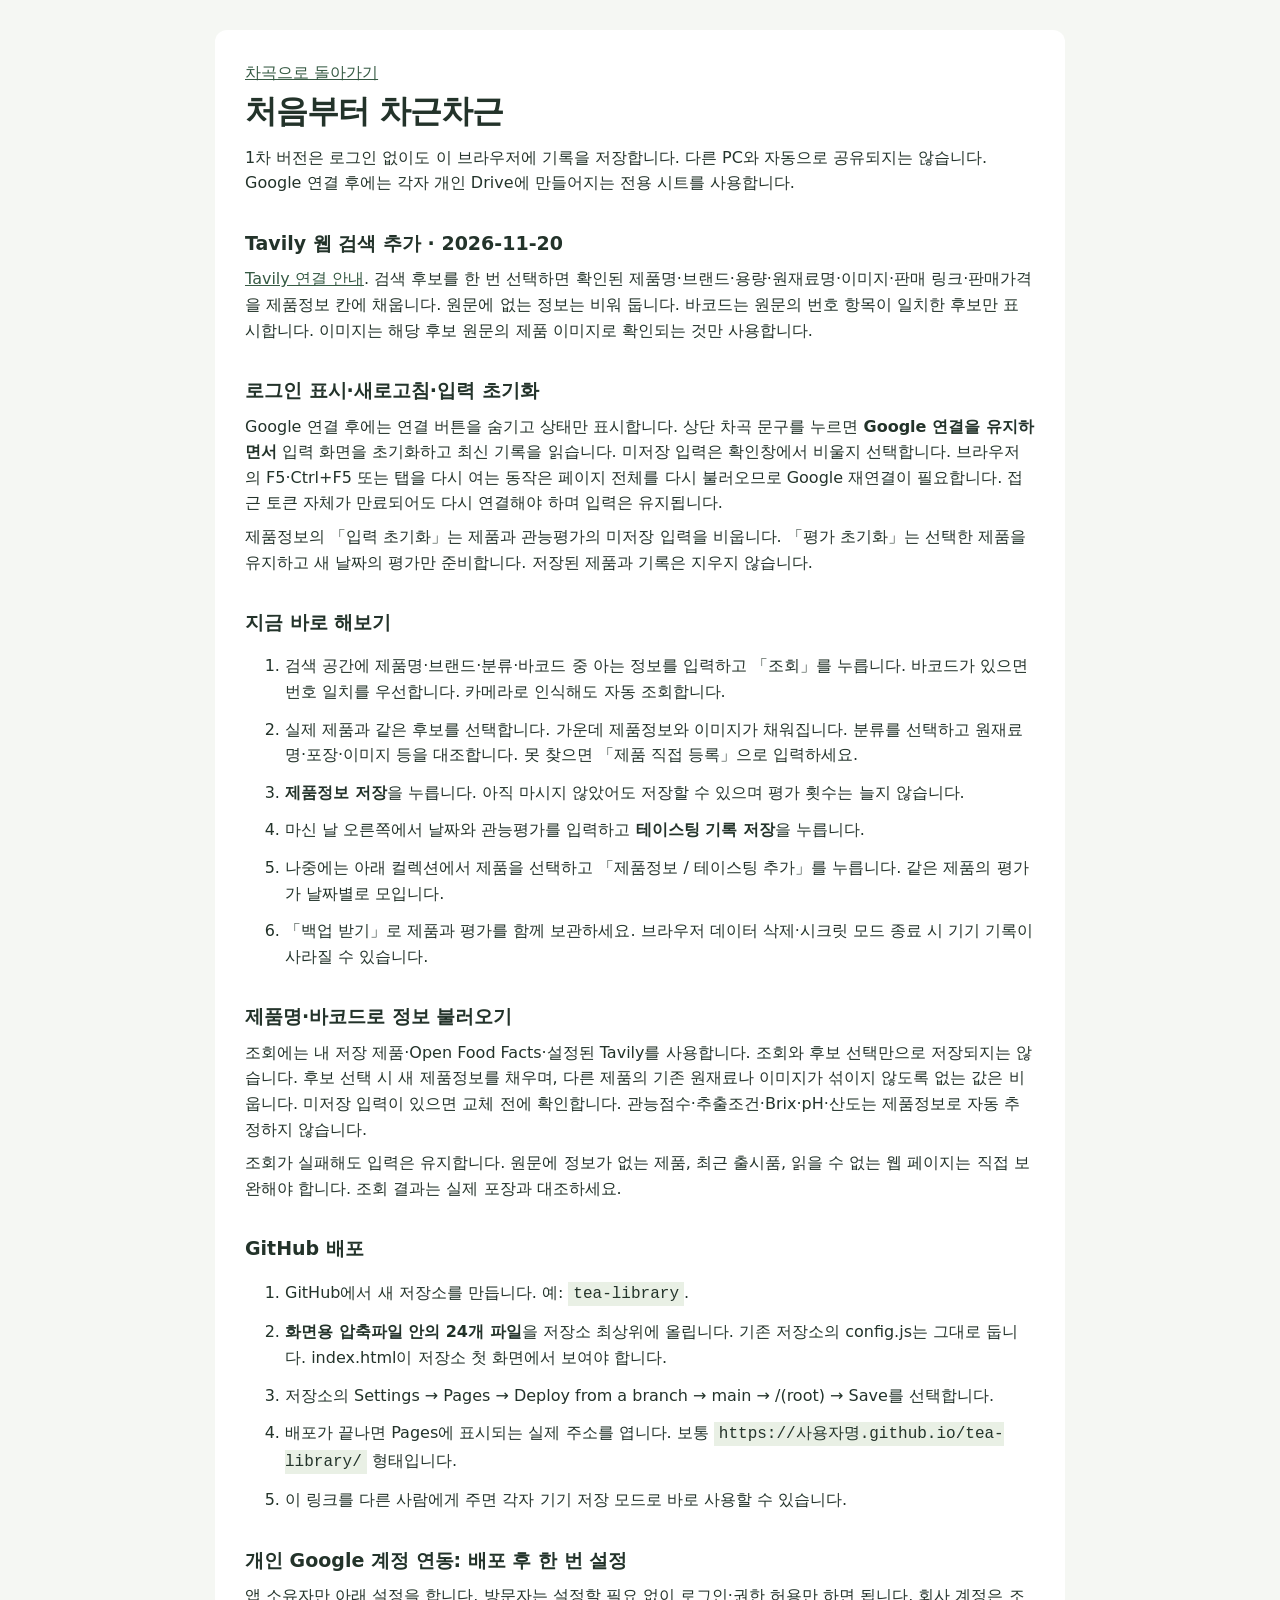
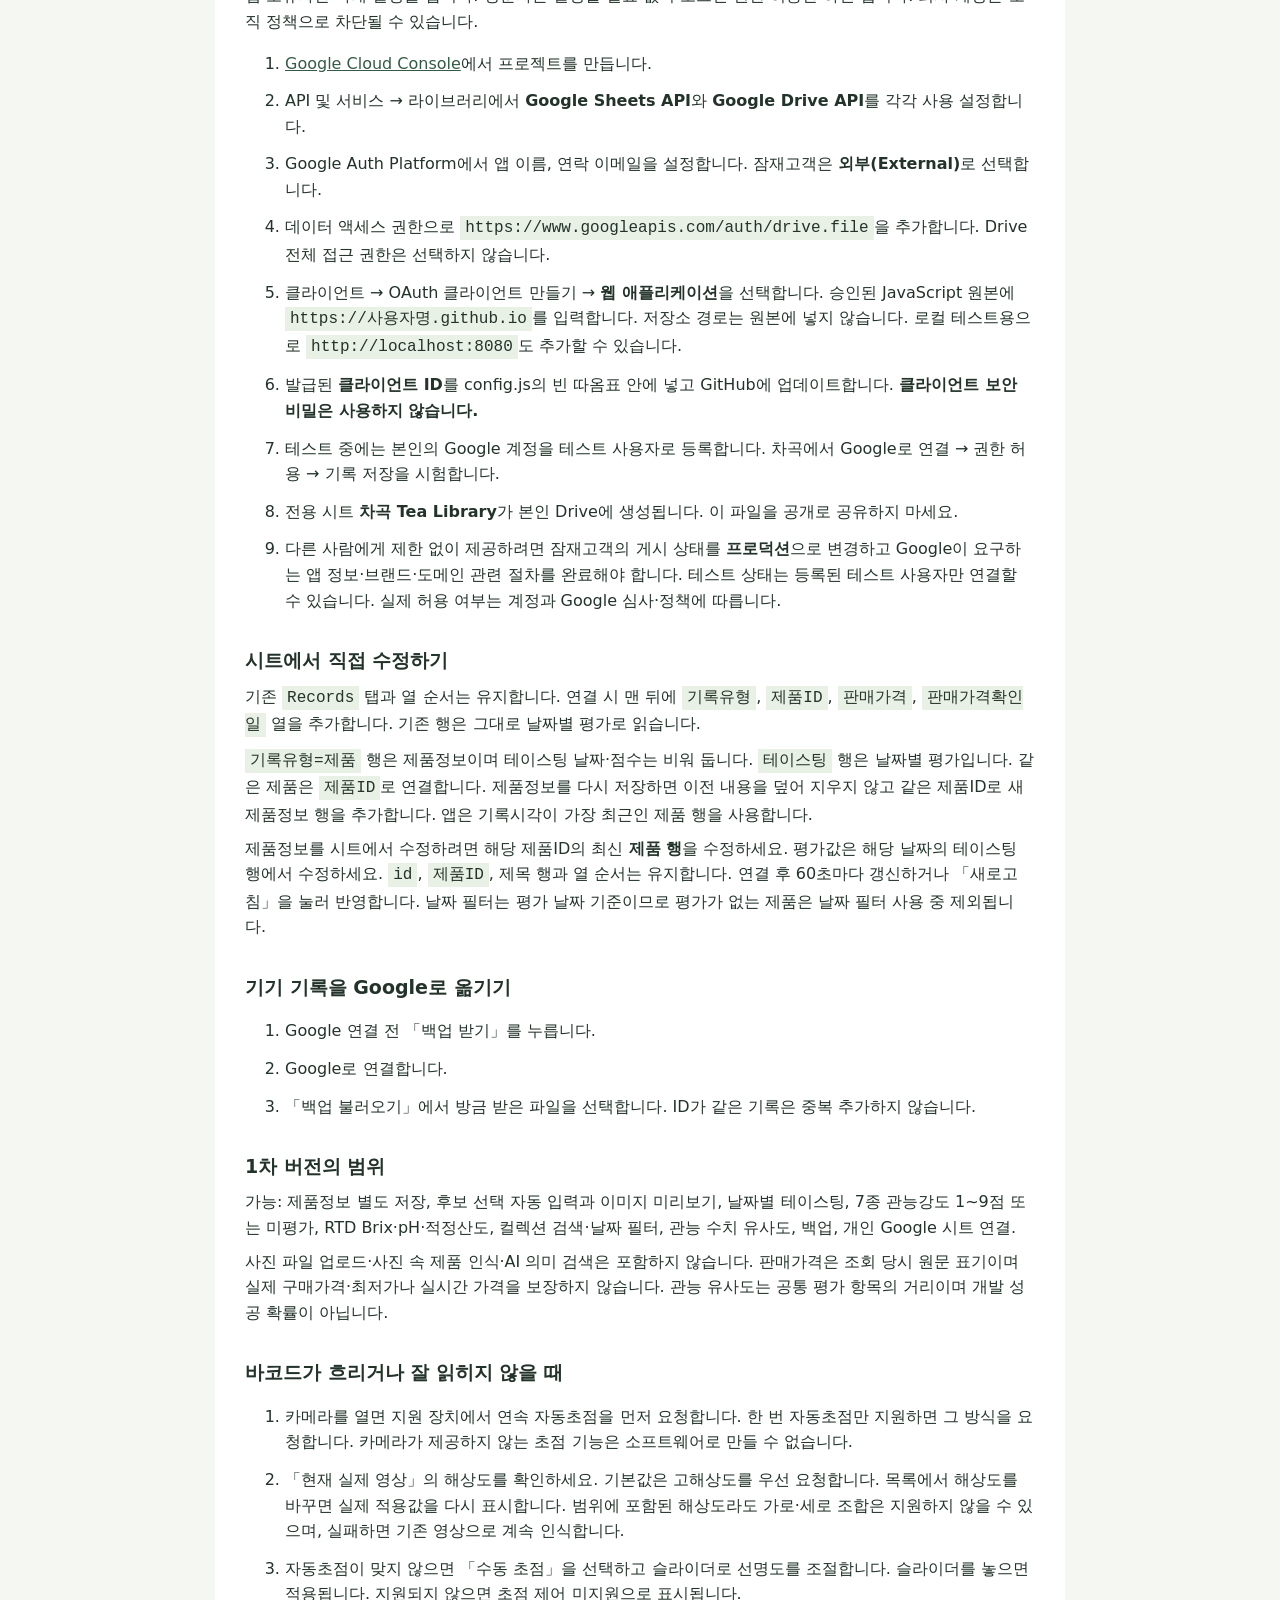
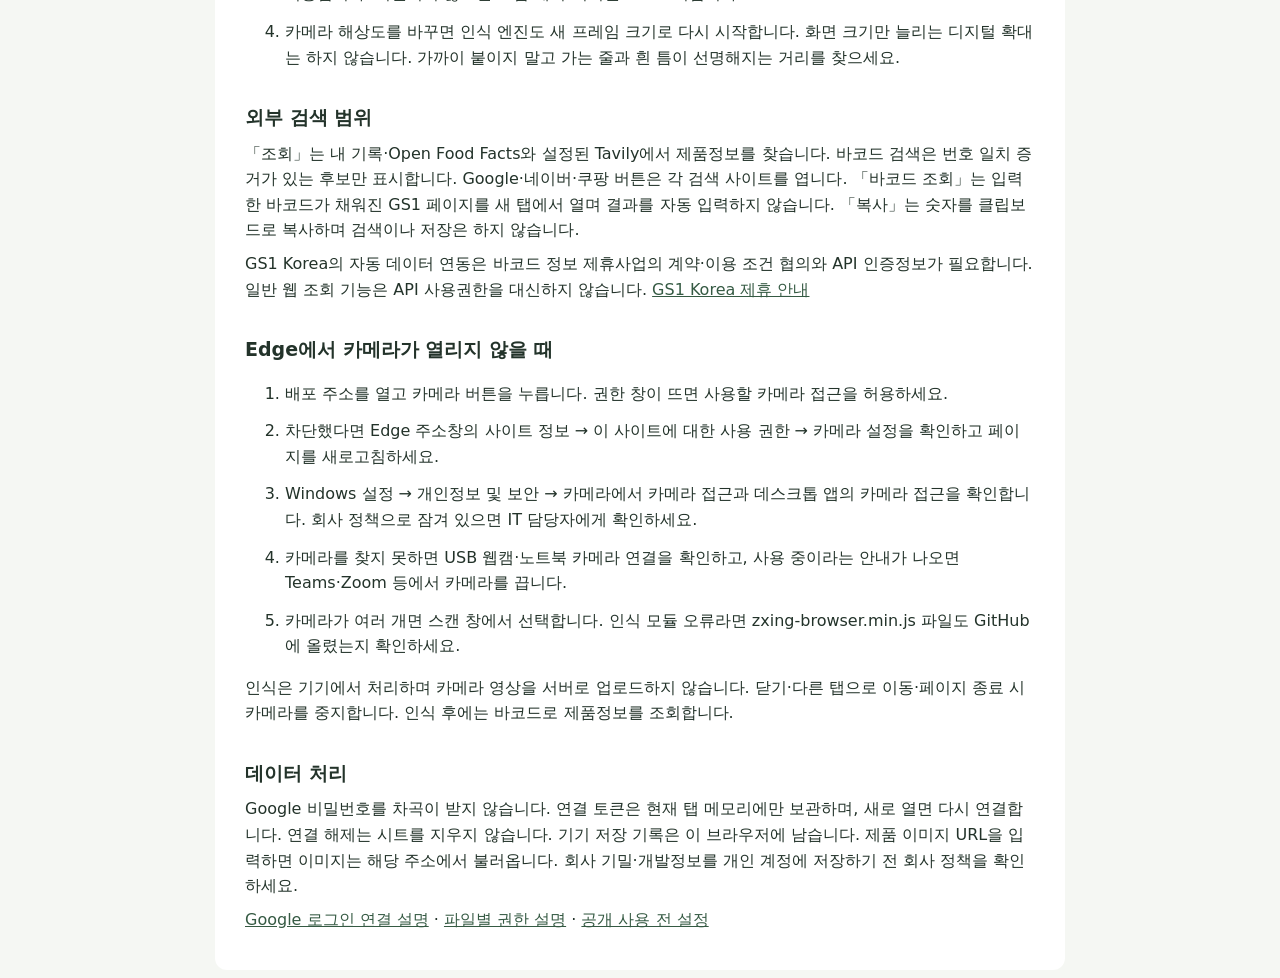
==== commit 2a7e5f18: "Add files via upload" ====
--- a/guide.html
+++ b/guide.html
@@ -1,13 +1,8 @@
 <!doctype html><html lang="ko"><head><meta charset="utf-8"><meta name="viewport" content="width=device-width,initial-scale=1"><title>차곡 · 시작 안내</title><link rel="stylesheet" href="style.css"></head><body><article class="guide"><a href="index.html">차곡으로 돌아가기</a><h1>처음부터 차근차근</h1><p>1차 버전은 로그인 없이도 이 브라우저에 기록을 저장합니다. 다른 PC와 자동으로 공유되지는 않습니다. Google 연결 후에는 각자 개인 Drive에 만들어지는 전용 시트를 사용합니다.</p>
-<h2>Tavily 웹 검색 추가 · 2026-11-20</h2><p><a href="tavily-setup.html">가입부터 연결까지 순서대로 보기</a>. 아래 기존 설명의 무료·무설정 조회 범위는 Open Food Facts입니다. 운영자가 Tavily를 연결하면 등록 제품이 없을 때 웹 검색을 시도하며, 「웹에서도 제품 찾기」로 추가 검색할 수 있습니다. 웹 후보는 한 번 누르면 검색 제목·명시된 용량·원문 출처·조회 시각이 입력됩니다. 실제 포장을 확인한 뒤 테이스팅 저장을 누르세요. 웹 검색은 Google과 결과가 다르며, 브랜드·원재료·이미지는 추측하여 넣지 않습니다. 관능점수·날짜·가격·노트·실측값은 유지합니다. GS1 조회는 바코드가 채워진 새 탭을 열며 결과 자동 입력은 지원하지 않습니다. 입력칸 옆 복사 버튼으로 바코드 숫자만 복사할 수 있습니다.</p>
-<h2>로그인 표시·새로고침·입력 초기화</h2><p>Google 연결이 완료되면 로그인·연결 해제 버튼을 숨기고 연결 상태만 표시합니다. 연결이 만료되면 로그인 버튼이 다시 나타납니다. 상단 TEA TASTING LIBRARY·차곡 문구를 누르면 페이지를 새로고침합니다. 연결 토큰은 탭 메모리에만 보관하므로 페이지를 다시 불러온 뒤 Google 연결이 필요할 수 있습니다.</p><p>「새 테이스팅 → 입력 초기화」는 작성 중인 값만 비웁니다. 미저장 입력이 있으면 확인창에서 계속 입력하거나 초기화를 선택하세요. 테이스팅 날짜는 오늘, 분류는 티백, 관능항목은 미평가로 돌아가며 저장된 기록은 유지됩니다.</p><h2>지금 바로 해보기</h2><ol><li>차곡 화면에서 제품명과 테이스팅 날짜를 입력합니다. 날짜는 한국 시간 기준 오늘이 기본값입니다.</li><li>관능강도를 1~9점으로 선택합니다. 1은 감지되지 않음, 5는 중간, 9는 매우 강함입니다. 미평가는 비워둡니다.</li><li>「테이스팅 저장」을 누르고 가운데 제품을 클릭합니다.</li><li>「같은 티 다시 기록」으로 다른 날짜의 평가를 추가합니다. 오른쪽에서 날짜별 기록을 볼 수 있습니다.</li><li>「백업 받기」로 기록을 보관하세요. 브라우저 기록 삭제·시크릿 모드 종료 시 기기 기록이 사라질 수 있습니다.</li></ol>
-<h2>제품명·바코드로 정보 불러오기</h2><ol><li>제품명을 입력하고 「이름 조회」를 누르거나, 바코드를 입력하고 「조회」를 누릅니다. 카메라 스캔 성공 시에도 조회합니다.</li><li>내 기록과 Open Food Facts의 후보를 확인하고 제품을 선택합니다. 제품명·브랜드·용량·바코드로 같은 제품인지 대조하세요. 국내 제품이나 최근 출시품은 공개 DB에 없을 수 있습니다. 브랜드 또는 영문명으로도 검색할 수 있습니다.</li><li>미리보기에서 불러올 항목을 선택하고 「선택 정보 불러오기」를 누릅니다. 선택한 제품정보는 기존 값을 바꿉니다. 날짜·분류·평가점수·테이스팅노트·가격·Brix·pH·산도는 유지됩니다.</li><li>원재료 표기·이미지·용량 등을 실제 포장과 확인하고 테이스팅 저장을 누르면 출처·조회일과 함께 저장됩니다. 원재료 표기를 블렌딩 비율로 자동 해석하지 않습니다.</li></ol><p>조회 자체에는 별도 API 키나 계정 등록이 필요 없습니다. 기존 Google 연결 권한도 그대로 사용합니다. 검색은 버튼을 누를 때만 외부로 요청하며 기록 전체와 Google 토큰을 보내지 않습니다. 미등록·오류·조회 한도 시 직접 입력할 수 있습니다. 데이터 제공자가 요청하는 앱 이용 등록은 <a href="https://openfoodfacts.github.io/openfoodfacts-server/api/">Open Food Facts API 안내</a>를 확인하세요.</p><p>제공 데이터: <a href="https://world.openfoodfacts.org/">Open Food Facts</a> · 데이터 ODbL/DbCL · 이미지 CC BY-SA. 공개 DB는 자발적 기여 정보로서 누락·오류가 있을 수 있습니다. 출처와 라이선스를 유지하고 외부 데이터 재배포 시 제공 조건을 확인하세요.</p>
-<h2>GitHub 배포</h2><ol><li>GitHub에서 새 저장소를 만듭니다. 예: <code>tea-library</code>.</li><li><strong>tea-library 폴더 안의 파일</strong>을 저장소 최상위에 올립니다. index.html이 저장소 첫 화면에서 보여야 합니다.</li><li>저장소의 Settings → Pages → Deploy from a branch → main → /(root) → Save를 선택합니다.</li><li>배포가 끝나면 Pages에 표시되는 실제 주소를 엽니다. 보통 <code>https://사용자명.github.io/tea-library/</code> 형태입니다.</li><li>이 링크를 다른 사람에게 주면 각자 기기 저장 모드로 바로 사용할 수 있습니다.</li></ol>
+<h2>Tavily 웹 검색 추가 · 2026-11-20</h2><p><a href="tavily-setup.html">Tavily 연결 안내</a>. 검색 후보를 한 번 선택하면 확인된 제품명·브랜드·용량·원재료명·이미지·판매 링크·판매가격을 제품정보 칸에 채웁니다. 원문에 없는 정보는 비워 둡니다. 바코드는 원문의 번호 항목이 일치한 후보만 표시합니다. 이미지는 해당 후보 원문의 제품 이미지로 확인되는 것만 사용합니다.</p><h2>로그인 표시·새로고침·입력 초기화</h2><p>Google 연결 후에는 연결 버튼을 숨기고 상태만 표시합니다. 상단 차곡 문구를 누르면 <strong>Google 연결을 유지하면서</strong> 입력 화면을 초기화하고 최신 기록을 읽습니다. 미저장 입력은 확인창에서 비울지 선택합니다. 브라우저의 F5·Ctrl+F5 또는 탭을 다시 여는 동작은 페이지 전체를 다시 불러오므로 Google 재연결이 필요합니다. 접근 토큰 자체가 만료되어도 다시 연결해야 하며 입력은 유지됩니다.</p><p>제품정보의 「입력 초기화」는 제품과 관능평가의 미저장 입력을 비웁니다. 「평가 초기화」는 선택한 제품을 유지하고 새 날짜의 평가만 준비합니다. 저장된 제품과 기록은 지우지 않습니다.</p><h2>지금 바로 해보기</h2><ol><li>검색 공간에 제품명·브랜드·분류·바코드 중 아는 정보를 입력하고 「조회」를 누릅니다. 바코드가 있으면 번호 일치를 우선합니다. 카메라로 인식해도 자동 조회합니다.</li><li>실제 제품과 같은 후보를 선택합니다. 가운데 제품정보와 이미지가 채워집니다. 분류를 선택하고 원재료명·포장·이미지 등을 대조합니다. 못 찾으면 「제품 직접 등록」으로 입력하세요.</li><li><strong>제품정보 저장</strong>을 누릅니다. 아직 마시지 않았어도 저장할 수 있으며 평가 횟수는 늘지 않습니다.</li><li>마신 날 오른쪽에서 날짜와 관능평가를 입력하고 <strong>테이스팅 기록 저장</strong>을 누릅니다.</li><li>나중에는 아래 컬렉션에서 제품을 선택하고 「제품정보 / 테이스팅 추가」를 누릅니다. 같은 제품의 평가가 날짜별로 모입니다.</li><li>「백업 받기」로 제품과 평가를 함께 보관하세요. 브라우저 데이터 삭제·시크릿 모드 종료 시 기기 기록이 사라질 수 있습니다.</li></ol><h2>제품명·바코드로 정보 불러오기</h2><p>조회에는 내 저장 제품·Open Food Facts·설정된 Tavily를 사용합니다. 조회와 후보 선택만으로 저장되지는 않습니다. 후보 선택 시 새 제품정보를 채우며, 다른 제품의 기존 원재료나 이미지가 섞이지 않도록 없는 값은 비웁니다. 미저장 입력이 있으면 교체 전에 확인합니다. 관능점수·추출조건·Brix·pH·산도는 제품정보로 자동 추정하지 않습니다.</p><p>조회가 실패해도 입력은 유지합니다. 원문에 정보가 없는 제품, 최근 출시품, 읽을 수 없는 웹 페이지는 직접 보완해야 합니다. 조회 결과는 실제 포장과 대조하세요.</p><h2>GitHub 배포</h2><ol><li>GitHub에서 새 저장소를 만듭니다. 예: <code>tea-library</code>.</li><li><strong>화면용 압축파일 안의 24개 파일</strong>을 저장소 최상위에 올립니다. 기존 저장소의 config.js는 그대로 둡니다. index.html이 저장소 첫 화면에서 보여야 합니다.</li><li>저장소의 Settings → Pages → Deploy from a branch → main → /(root) → Save를 선택합니다.</li><li>배포가 끝나면 Pages에 표시되는 실제 주소를 엽니다. 보통 <code>https://사용자명.github.io/tea-library/</code> 형태입니다.</li><li>이 링크를 다른 사람에게 주면 각자 기기 저장 모드로 바로 사용할 수 있습니다.</li></ol>
 <h2>개인 Google 계정 연동: 배포 후 한 번 설정</h2><p>앱 소유자만 아래 설정을 합니다. 방문자는 설정할 필요 없이 로그인·권한 허용만 하면 됩니다. 회사 계정은 조직 정책으로 차단될 수 있습니다.</p><ol><li><a href="https://console.cloud.google.com/" target="_blank" rel="noopener noreferrer">Google Cloud Console</a>에서 프로젝트를 만듭니다.</li><li>API 및 서비스 → 라이브러리에서 <strong>Google Sheets API</strong>와 <strong>Google Drive API</strong>를 각각 사용 설정합니다.</li><li>Google Auth Platform에서 앱 이름, 연락 이메일을 설정합니다. 잠재고객은 <strong>외부(External)</strong>로 선택합니다.</li><li>데이터 액세스 권한으로 <code>https://www.googleapis.com/auth/drive.file</code>을 추가합니다. Drive 전체 접근 권한은 선택하지 않습니다.</li><li>클라이언트 → OAuth 클라이언트 만들기 → <strong>웹 애플리케이션</strong>을 선택합니다. 승인된 JavaScript 원본에 <code>https://사용자명.github.io</code>를 입력합니다. 저장소 경로는 원본에 넣지 않습니다. 로컬 테스트용으로 <code>http://localhost:8080</code>도 추가할 수 있습니다.</li><li>발급된 <strong>클라이언트 ID</strong>를 config.js의 빈 따옴표 안에 넣고 GitHub에 업데이트합니다. <strong>클라이언트 보안 비밀은 사용하지 않습니다.</strong></li><li>테스트 중에는 본인의 Google 계정을 테스트 사용자로 등록합니다. 차곡에서 Google로 연결 → 권한 허용 → 기록 저장을 시험합니다.</li><li>전용 시트 <strong>차곡 Tea Library</strong>가 본인 Drive에 생성됩니다. 이 파일을 공개로 공유하지 마세요.</li><li>다른 사람에게 제한 없이 제공하려면 잠재고객의 게시 상태를 <strong>프로덕션</strong>으로 변경하고 Google이 요구하는 앱 정보·브랜드·도메인 관련 절차를 완료해야 합니다. 테스트 상태는 등록된 테스트 사용자만 연결할 수 있습니다. 실제 허용 여부는 계정과 Google 심사·정책에 따릅니다.</li></ol>
-<h2>시트에서 직접 수정하기</h2><p>「내 시트 열기」를 눌러 Records 시트의 <strong>기존 행</strong>을 수정합니다. 웹에서 「새로고침」하면 반영되며, 화면이 열려 있으면 60초마다 확인합니다. 첫 행 제목·열 순서·id는 바꾸지 마세요. 새 행을 직접 추가할 때는 기존 행을 복사한 뒤 id를 고유한 값으로 변경하고 제품명·분류·테이스팅일을 채우세요. 날짜는 <code>2026-11-19</code>처럼, 점수는 1~9의 정수 또는 빈칸으로 입력합니다. 이미지·구매 링크는 https 주소를 사용합니다.</p><p>같은 제품의 여러 기록은 분류와 바코드, 또는 분류·브랜드·제품명으로 묶입니다. 제품명을 바꾸려면 관련 기록도 같은 이름으로 맞추세요.</p>
-<h2>기기 기록을 Google로 옮기기</h2><ol><li>Google 연결 전 「백업 받기」를 누릅니다.</li><li>Google로 연결합니다.</li><li>「백업 불러오기」에서 방금 받은 파일을 선택합니다. ID가 같은 기록은 중복 추가하지 않습니다.</li></ol>
-<h2>1차 버전의 범위</h2><p>가능: 제품 등록, 날짜별 테이스팅, 관능강도 1~9점, 검색·날짜 필터, 수치 기반 유사도, 백업, Google 시트 연결 코드, 제품 이미지 URL, 구매 링크.</p><p>바코드: 수동 입력·USB 리더기를 지원합니다. 카메라 스캔은 HTTPS/localhost 환경에서 카메라 사용 권한이 필요합니다. Windows Edge 등 기본 BarcodeDetector가 없는 브라우저도 함께 배포한 ZXing 인식 모듈로 처리합니다. 미지원·차단 환경에서는 숫자를 입력하세요. 바코드 조회 후 후보를 확인하고 제품정보를 불러올 수 있습니다.</p><p>제품명·바코드 조회는 Open Food Facts에 등록된 정보만 제공합니다. 추후 기능: 사진 인식, 사진 파일 업로드, AI 자연어 의미 검색, 실시간 구매처·가격 검색. 내 컬렉션 검색은 입력한 문자열을 찾습니다.</p><p>테이스팅 기록은 전문 관능 패널 결과나 기기 분석치와 구분합니다. 유사도는 공통으로 평가한 관능항목의 거리이며 개발 성공 확률이 아닙니다. 다른 추출조건의 원점수는 주의해서 비교하세요.</p>
-<h2>바코드가 흐리거나 잘 읽히지 않을 때</h2><ol><li>카메라를 열면 지원 장치에서 연속 자동초점을 먼저 요청합니다. 한 번 자동초점만 지원하면 그 방식을 요청합니다. 카메라가 제공하지 않는 초점 기능은 소프트웨어로 만들 수 없습니다.</li><li>「현재 실제 영상」의 해상도를 확인하세요. 기본값은 고해상도를 우선 요청합니다. 목록에서 해상도를 바꾸면 실제 적용값을 다시 표시합니다. 범위에 포함된 해상도라도 가로·세로 조합은 지원하지 않을 수 있으며, 실패하면 기존 영상으로 계속 인식합니다.</li><li>자동초점이 맞지 않으면 「수동 초점」을 선택하고 슬라이더로 선명도를 조절합니다. 슬라이더를 놓으면 적용됩니다. 지원되지 않으면 초점 제어 미지원으로 표시됩니다.</li><li>카메라 해상도를 바꾸면 인식 엔진도 새 프레임 크기로 다시 시작합니다. 화면 크기만 늘리는 디지털 확대는 하지 않습니다. 가까이 붙이지 말고 가는 줄과 흰 틈이 선명해지는 거리를 찾으세요.</li></ol>
-<h2>외부 검색 범위</h2><p>「조회」는 내 기록·Open Food Facts와 설정된 Tavily에서 제품정보를 찾습니다. 바코드 검색은 번호 일치 증거가 있는 후보만 표시합니다. Google·네이버·쿠팡 버튼은 각 검색 사이트를 엽니다. 「GS1 조회」는 입력한 바코드가 채워진 GS1 페이지를 새 탭에서 열며 결과를 자동 입력하지 않습니다. 「복사」는 숫자를 클립보드로 복사하며 검색이나 저장은 하지 않습니다.</p><p>GS1 Korea의 자동 데이터 연동은 바코드 정보 제휴사업의 계약·이용 조건 협의와 API 인증정보가 필요합니다. 일반 웹 조회 기능은 API 사용권한을 대신하지 않습니다. <a href="https://www.gs1kr.org/front/service/appl/BcdInfoAllianceBusiness.asp">GS1 Korea 제휴 안내</a></p>
+<h2>시트에서 직접 수정하기</h2><p>기존 <code>Records</code> 탭과 열 순서는 유지합니다. 연결 시 맨 뒤에 <code>기록유형</code>, <code>제품ID</code>, <code>판매가격</code>, <code>판매가격확인일</code> 열을 추가합니다. 기존 행은 그대로 날짜별 평가로 읽습니다.</p><p><code>기록유형=제품</code> 행은 제품정보이며 테이스팅 날짜·점수는 비워 둡니다. <code>테이스팅</code> 행은 날짜별 평가입니다. 같은 제품은 <code>제품ID</code>로 연결합니다. 제품정보를 다시 저장하면 이전 내용을 덮어 지우지 않고 같은 제품ID로 새 제품정보 행을 추가합니다. 앱은 기록시각이 가장 최근인 제품 행을 사용합니다.</p><p>제품정보를 시트에서 수정하려면 해당 제품ID의 최신 <strong>제품 행</strong>을 수정하세요. 평가값은 해당 날짜의 테이스팅 행에서 수정하세요. <code>id</code>, <code>제품ID</code>, 제목 행과 열 순서는 유지합니다. 연결 후 60초마다 갱신하거나 「새로고침」을 눌러 반영합니다. 날짜 필터는 평가 날짜 기준이므로 평가가 없는 제품은 날짜 필터 사용 중 제외됩니다.</p><h2>기기 기록을 Google로 옮기기</h2><ol><li>Google 연결 전 「백업 받기」를 누릅니다.</li><li>Google로 연결합니다.</li><li>「백업 불러오기」에서 방금 받은 파일을 선택합니다. ID가 같은 기록은 중복 추가하지 않습니다.</li></ol>
+<h2>1차 버전의 범위</h2><p>가능: 제품정보 별도 저장, 후보 선택 자동 입력과 이미지 미리보기, 날짜별 테이스팅, 7종 관능강도 1~9점 또는 미평가, RTD Brix·pH·적정산도, 컬렉션 검색·날짜 필터, 관능 수치 유사도, 백업, 개인 Google 시트 연결.</p><p>사진 파일 업로드·사진 속 제품 인식·AI 의미 검색은 포함하지 않습니다. 판매가격은 조회 당시 원문 표기이며 실제 구매가격·최저가나 실시간 가격을 보장하지 않습니다. 관능 유사도는 공통 평가 항목의 거리이며 개발 성공 확률이 아닙니다.</p><h2>바코드가 흐리거나 잘 읽히지 않을 때</h2><ol><li>카메라를 열면 지원 장치에서 연속 자동초점을 먼저 요청합니다. 한 번 자동초점만 지원하면 그 방식을 요청합니다. 카메라가 제공하지 않는 초점 기능은 소프트웨어로 만들 수 없습니다.</li><li>「현재 실제 영상」의 해상도를 확인하세요. 기본값은 고해상도를 우선 요청합니다. 목록에서 해상도를 바꾸면 실제 적용값을 다시 표시합니다. 범위에 포함된 해상도라도 가로·세로 조합은 지원하지 않을 수 있으며, 실패하면 기존 영상으로 계속 인식합니다.</li><li>자동초점이 맞지 않으면 「수동 초점」을 선택하고 슬라이더로 선명도를 조절합니다. 슬라이더를 놓으면 적용됩니다. 지원되지 않으면 초점 제어 미지원으로 표시됩니다.</li><li>카메라 해상도를 바꾸면 인식 엔진도 새 프레임 크기로 다시 시작합니다. 화면 크기만 늘리는 디지털 확대는 하지 않습니다. 가까이 붙이지 말고 가는 줄과 흰 틈이 선명해지는 거리를 찾으세요.</li></ol>
+<h2>외부 검색 범위</h2><p>「조회」는 내 기록·Open Food Facts와 설정된 Tavily에서 제품정보를 찾습니다. 바코드 검색은 번호 일치 증거가 있는 후보만 표시합니다. Google·네이버·쿠팡 버튼은 각 검색 사이트를 엽니다. 「바코드 조회」는 입력한 바코드가 채워진 GS1 페이지를 새 탭에서 열며 결과를 자동 입력하지 않습니다. 「복사」는 숫자를 클립보드로 복사하며 검색이나 저장은 하지 않습니다.</p><p>GS1 Korea의 자동 데이터 연동은 바코드 정보 제휴사업의 계약·이용 조건 협의와 API 인증정보가 필요합니다. 일반 웹 조회 기능은 API 사용권한을 대신하지 않습니다. <a href="https://www.gs1kr.org/front/service/appl/BcdInfoAllianceBusiness.asp">GS1 Korea 제휴 안내</a></p>
 <h2>Edge에서 카메라가 열리지 않을 때</h2><ol><li>배포 주소를 열고 카메라 버튼을 누릅니다. 권한 창이 뜨면 사용할 카메라 접근을 허용하세요.</li><li>차단했다면 Edge 주소창의 사이트 정보 → 이 사이트에 대한 사용 권한 → 카메라 설정을 확인하고 페이지를 새로고침하세요.</li><li>Windows 설정 → 개인정보 및 보안 → 카메라에서 카메라 접근과 데스크톱 앱의 카메라 접근을 확인합니다. 회사 정책으로 잠겨 있으면 IT 담당자에게 확인하세요.</li><li>카메라를 찾지 못하면 USB 웹캠·노트북 카메라 연결을 확인하고, 사용 중이라는 안내가 나오면 Teams·Zoom 등에서 카메라를 끕니다.</li><li>카메라가 여러 개면 스캔 창에서 선택합니다. 인식 모듈 오류라면 zxing-browser.min.js 파일도 GitHub에 올렸는지 확인하세요.</li></ol><p>인식은 기기에서 처리하며 카메라 영상을 서버로 업로드하지 않습니다. 닫기·다른 탭으로 이동·페이지 종료 시 카메라를 중지합니다. 인식 후에는 바코드로 제품정보를 조회합니다.</p>
 <h2>데이터 처리</h2><p>Google 비밀번호를 차곡이 받지 않습니다. 연결 토큰은 현재 탭 메모리에만 보관하며, 새로 열면 다시 연결합니다. 연결 해제는 시트를 지우지 않습니다. 기기 저장 기록은 이 브라우저에 남습니다. 제품 이미지 URL을 입력하면 이미지는 해당 주소에서 불러옵니다. 회사 기밀·개발정보를 개인 계정에 저장하기 전 회사 정책을 확인하세요.</p><p><a href="https://developers.google.com/identity/oauth2/web/guides/use-token-model">Google 로그인 연결 설명</a> · <a href="https://developers.google.com/workspace/drive/api/guides/api-specific-auth">파일별 권한 설명</a> · <a href="https://developers.google.com/identity/protocols/oauth2/production-readiness/overview">공개 사용 전 설정</a></p></article></body></html>
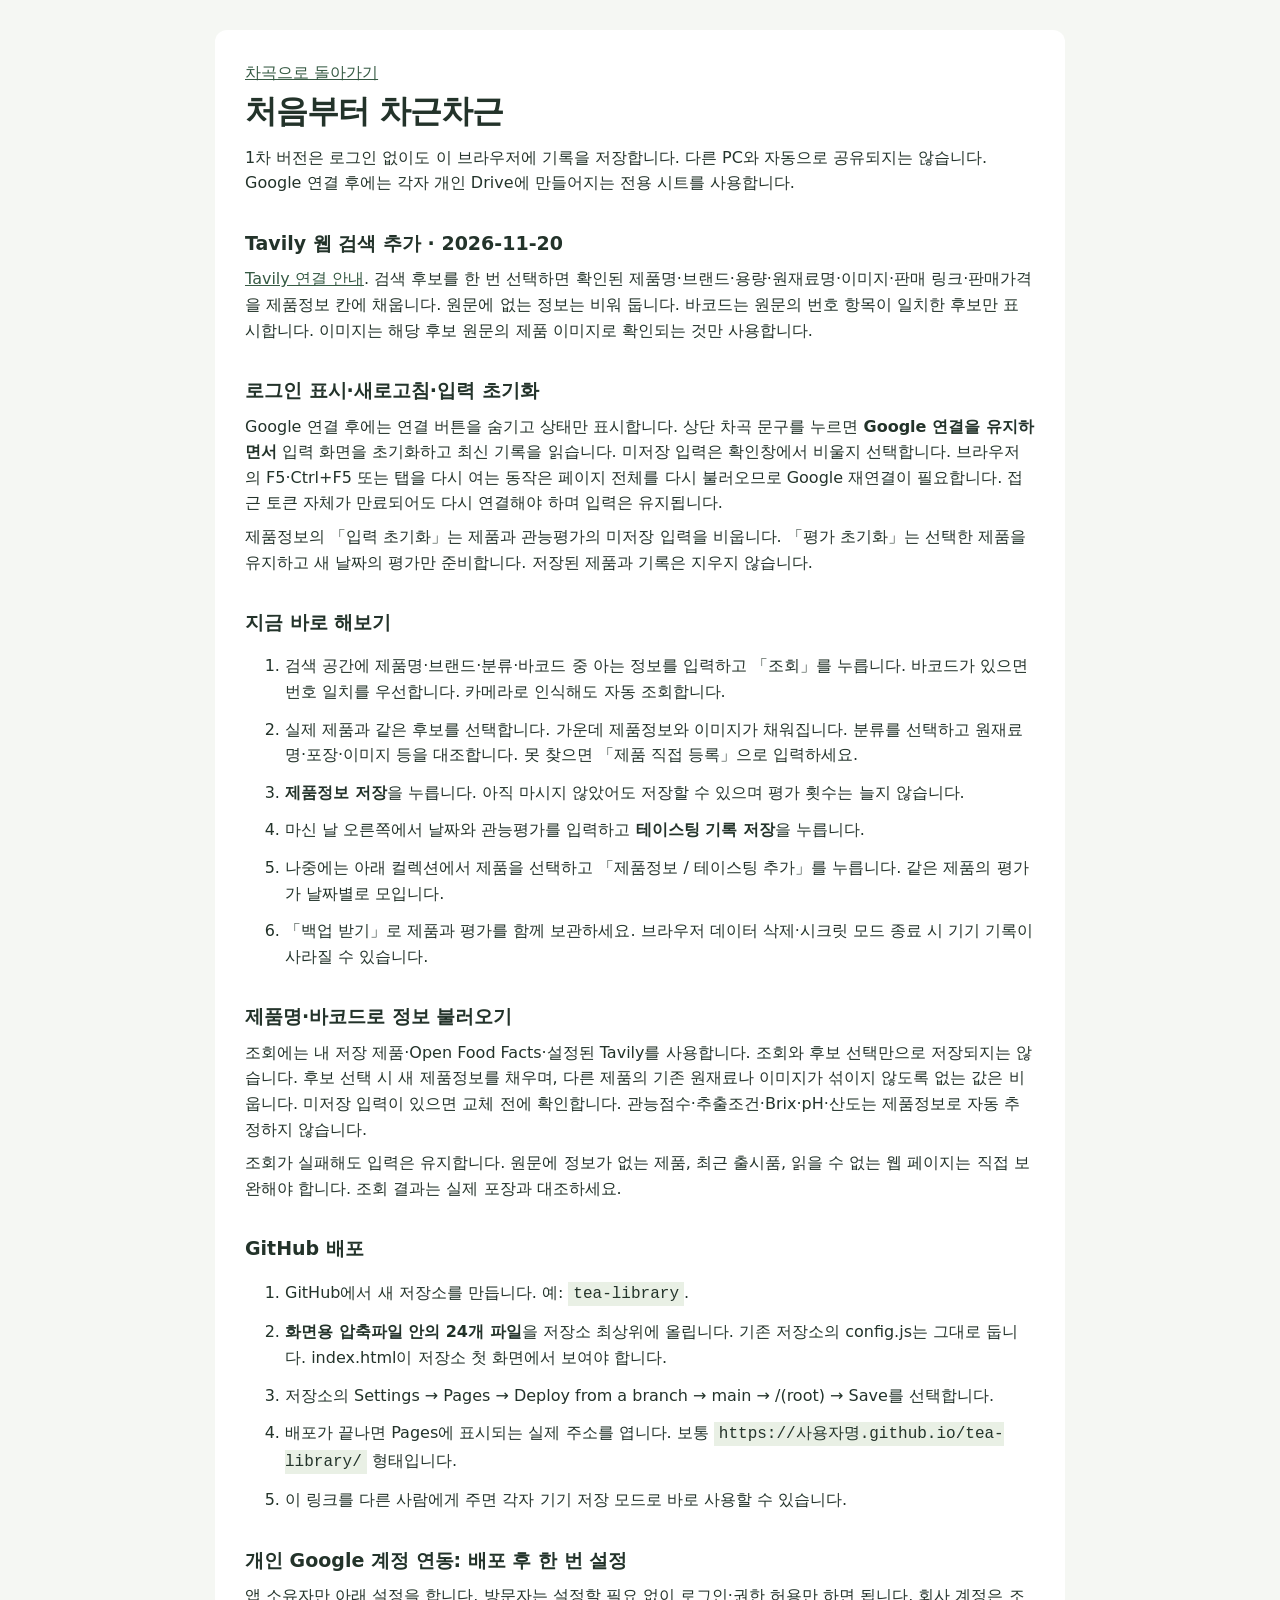
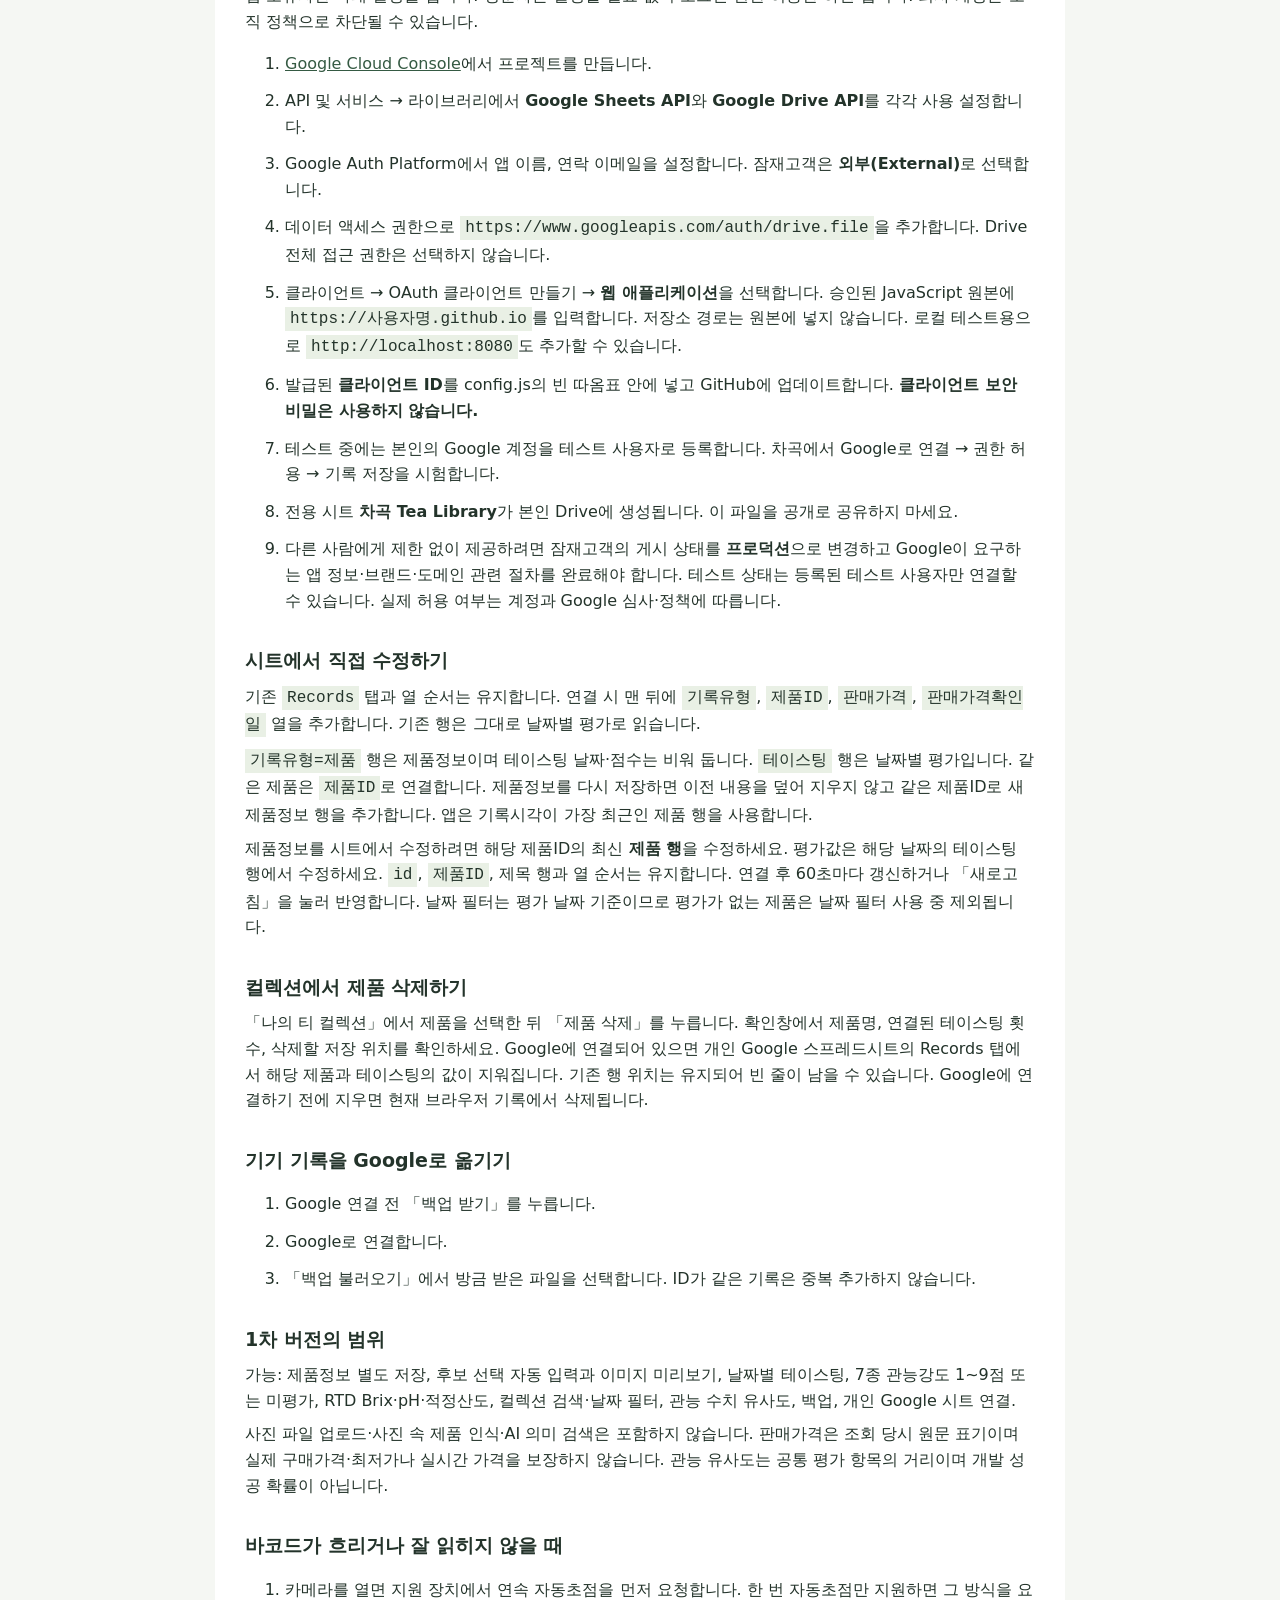
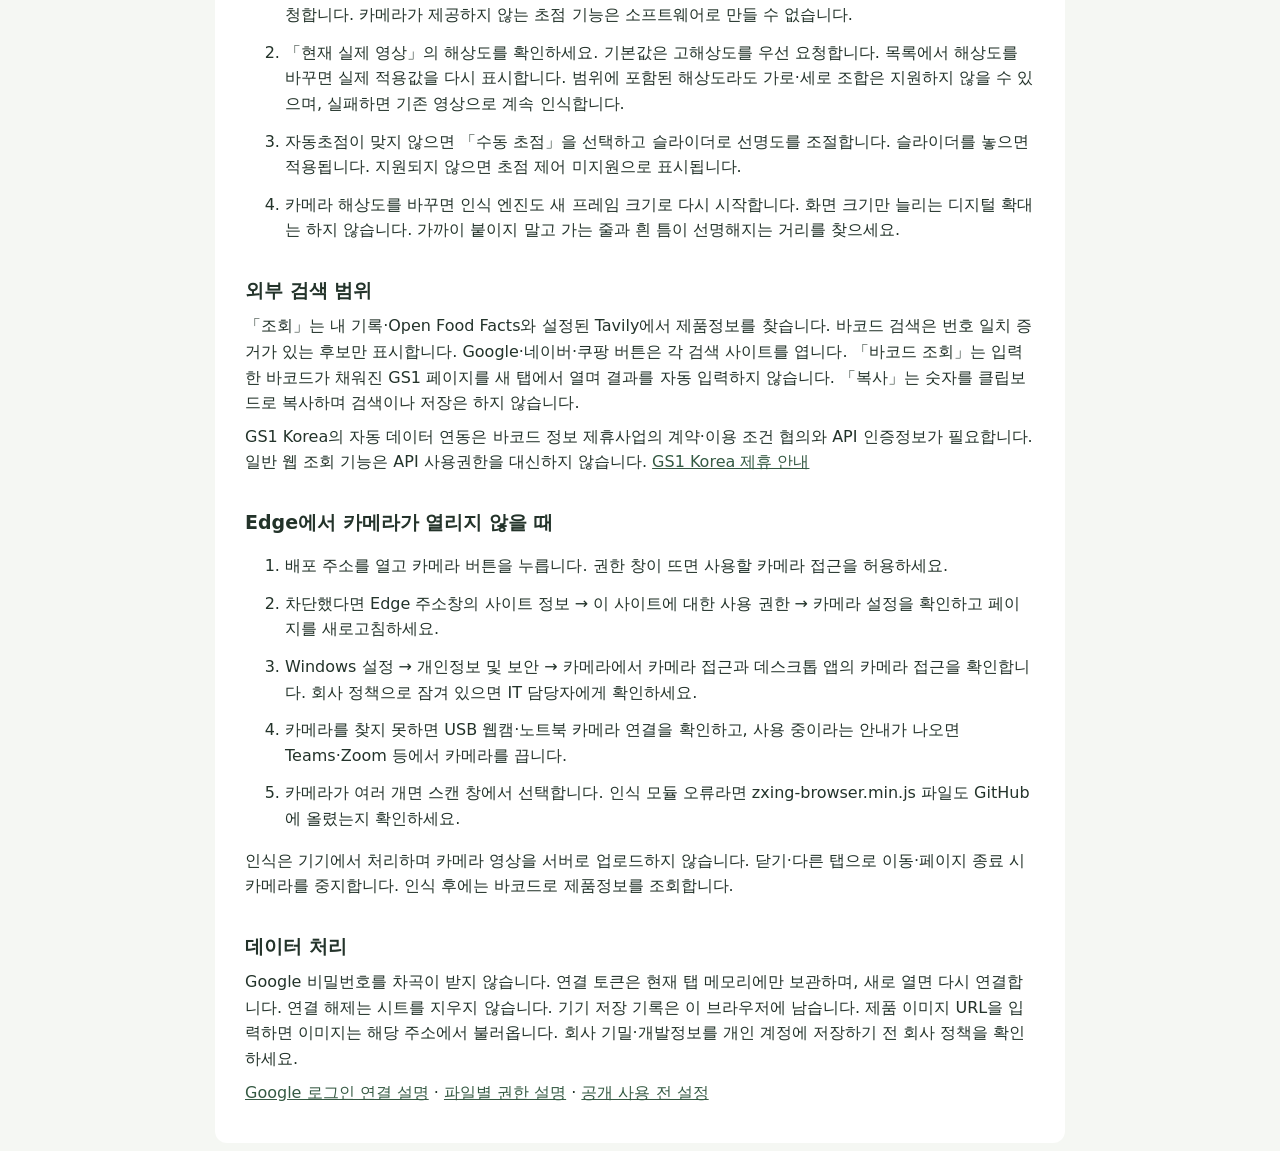
==== commit 2ddc62b4: "Add files via upload" ====
--- a/guide.html
+++ b/guide.html
@@ -1,7 +1,7 @@
 <!doctype html><html lang="ko"><head><meta charset="utf-8"><meta name="viewport" content="width=device-width,initial-scale=1"><title>차곡 · 시작 안내</title><link rel="stylesheet" href="style.css"></head><body><article class="guide"><a href="index.html">차곡으로 돌아가기</a><h1>처음부터 차근차근</h1><p>1차 버전은 로그인 없이도 이 브라우저에 기록을 저장합니다. 다른 PC와 자동으로 공유되지는 않습니다. Google 연결 후에는 각자 개인 Drive에 만들어지는 전용 시트를 사용합니다.</p>
 <h2>Tavily 웹 검색 추가 · 2026-11-20</h2><p><a href="tavily-setup.html">Tavily 연결 안내</a>. 검색 후보를 한 번 선택하면 확인된 제품명·브랜드·용량·원재료명·이미지·판매 링크·판매가격을 제품정보 칸에 채웁니다. 원문에 없는 정보는 비워 둡니다. 바코드는 원문의 번호 항목이 일치한 후보만 표시합니다. 이미지는 해당 후보 원문의 제품 이미지로 확인되는 것만 사용합니다.</p><h2>로그인 표시·새로고침·입력 초기화</h2><p>Google 연결 후에는 연결 버튼을 숨기고 상태만 표시합니다. 상단 차곡 문구를 누르면 <strong>Google 연결을 유지하면서</strong> 입력 화면을 초기화하고 최신 기록을 읽습니다. 미저장 입력은 확인창에서 비울지 선택합니다. 브라우저의 F5·Ctrl+F5 또는 탭을 다시 여는 동작은 페이지 전체를 다시 불러오므로 Google 재연결이 필요합니다. 접근 토큰 자체가 만료되어도 다시 연결해야 하며 입력은 유지됩니다.</p><p>제품정보의 「입력 초기화」는 제품과 관능평가의 미저장 입력을 비웁니다. 「평가 초기화」는 선택한 제품을 유지하고 새 날짜의 평가만 준비합니다. 저장된 제품과 기록은 지우지 않습니다.</p><h2>지금 바로 해보기</h2><ol><li>검색 공간에 제품명·브랜드·분류·바코드 중 아는 정보를 입력하고 「조회」를 누릅니다. 바코드가 있으면 번호 일치를 우선합니다. 카메라로 인식해도 자동 조회합니다.</li><li>실제 제품과 같은 후보를 선택합니다. 가운데 제품정보와 이미지가 채워집니다. 분류를 선택하고 원재료명·포장·이미지 등을 대조합니다. 못 찾으면 「제품 직접 등록」으로 입력하세요.</li><li><strong>제품정보 저장</strong>을 누릅니다. 아직 마시지 않았어도 저장할 수 있으며 평가 횟수는 늘지 않습니다.</li><li>마신 날 오른쪽에서 날짜와 관능평가를 입력하고 <strong>테이스팅 기록 저장</strong>을 누릅니다.</li><li>나중에는 아래 컬렉션에서 제품을 선택하고 「제품정보 / 테이스팅 추가」를 누릅니다. 같은 제품의 평가가 날짜별로 모입니다.</li><li>「백업 받기」로 제품과 평가를 함께 보관하세요. 브라우저 데이터 삭제·시크릿 모드 종료 시 기기 기록이 사라질 수 있습니다.</li></ol><h2>제품명·바코드로 정보 불러오기</h2><p>조회에는 내 저장 제품·Open Food Facts·설정된 Tavily를 사용합니다. 조회와 후보 선택만으로 저장되지는 않습니다. 후보 선택 시 새 제품정보를 채우며, 다른 제품의 기존 원재료나 이미지가 섞이지 않도록 없는 값은 비웁니다. 미저장 입력이 있으면 교체 전에 확인합니다. 관능점수·추출조건·Brix·pH·산도는 제품정보로 자동 추정하지 않습니다.</p><p>조회가 실패해도 입력은 유지합니다. 원문에 정보가 없는 제품, 최근 출시품, 읽을 수 없는 웹 페이지는 직접 보완해야 합니다. 조회 결과는 실제 포장과 대조하세요.</p><h2>GitHub 배포</h2><ol><li>GitHub에서 새 저장소를 만듭니다. 예: <code>tea-library</code>.</li><li><strong>화면용 압축파일 안의 24개 파일</strong>을 저장소 최상위에 올립니다. 기존 저장소의 config.js는 그대로 둡니다. index.html이 저장소 첫 화면에서 보여야 합니다.</li><li>저장소의 Settings → Pages → Deploy from a branch → main → /(root) → Save를 선택합니다.</li><li>배포가 끝나면 Pages에 표시되는 실제 주소를 엽니다. 보통 <code>https://사용자명.github.io/tea-library/</code> 형태입니다.</li><li>이 링크를 다른 사람에게 주면 각자 기기 저장 모드로 바로 사용할 수 있습니다.</li></ol>
 <h2>개인 Google 계정 연동: 배포 후 한 번 설정</h2><p>앱 소유자만 아래 설정을 합니다. 방문자는 설정할 필요 없이 로그인·권한 허용만 하면 됩니다. 회사 계정은 조직 정책으로 차단될 수 있습니다.</p><ol><li><a href="https://console.cloud.google.com/" target="_blank" rel="noopener noreferrer">Google Cloud Console</a>에서 프로젝트를 만듭니다.</li><li>API 및 서비스 → 라이브러리에서 <strong>Google Sheets API</strong>와 <strong>Google Drive API</strong>를 각각 사용 설정합니다.</li><li>Google Auth Platform에서 앱 이름, 연락 이메일을 설정합니다. 잠재고객은 <strong>외부(External)</strong>로 선택합니다.</li><li>데이터 액세스 권한으로 <code>https://www.googleapis.com/auth/drive.file</code>을 추가합니다. Drive 전체 접근 권한은 선택하지 않습니다.</li><li>클라이언트 → OAuth 클라이언트 만들기 → <strong>웹 애플리케이션</strong>을 선택합니다. 승인된 JavaScript 원본에 <code>https://사용자명.github.io</code>를 입력합니다. 저장소 경로는 원본에 넣지 않습니다. 로컬 테스트용으로 <code>http://localhost:8080</code>도 추가할 수 있습니다.</li><li>발급된 <strong>클라이언트 ID</strong>를 config.js의 빈 따옴표 안에 넣고 GitHub에 업데이트합니다. <strong>클라이언트 보안 비밀은 사용하지 않습니다.</strong></li><li>테스트 중에는 본인의 Google 계정을 테스트 사용자로 등록합니다. 차곡에서 Google로 연결 → 권한 허용 → 기록 저장을 시험합니다.</li><li>전용 시트 <strong>차곡 Tea Library</strong>가 본인 Drive에 생성됩니다. 이 파일을 공개로 공유하지 마세요.</li><li>다른 사람에게 제한 없이 제공하려면 잠재고객의 게시 상태를 <strong>프로덕션</strong>으로 변경하고 Google이 요구하는 앱 정보·브랜드·도메인 관련 절차를 완료해야 합니다. 테스트 상태는 등록된 테스트 사용자만 연결할 수 있습니다. 실제 허용 여부는 계정과 Google 심사·정책에 따릅니다.</li></ol>
-<h2>시트에서 직접 수정하기</h2><p>기존 <code>Records</code> 탭과 열 순서는 유지합니다. 연결 시 맨 뒤에 <code>기록유형</code>, <code>제품ID</code>, <code>판매가격</code>, <code>판매가격확인일</code> 열을 추가합니다. 기존 행은 그대로 날짜별 평가로 읽습니다.</p><p><code>기록유형=제품</code> 행은 제품정보이며 테이스팅 날짜·점수는 비워 둡니다. <code>테이스팅</code> 행은 날짜별 평가입니다. 같은 제품은 <code>제품ID</code>로 연결합니다. 제품정보를 다시 저장하면 이전 내용을 덮어 지우지 않고 같은 제품ID로 새 제품정보 행을 추가합니다. 앱은 기록시각이 가장 최근인 제품 행을 사용합니다.</p><p>제품정보를 시트에서 수정하려면 해당 제품ID의 최신 <strong>제품 행</strong>을 수정하세요. 평가값은 해당 날짜의 테이스팅 행에서 수정하세요. <code>id</code>, <code>제품ID</code>, 제목 행과 열 순서는 유지합니다. 연결 후 60초마다 갱신하거나 「새로고침」을 눌러 반영합니다. 날짜 필터는 평가 날짜 기준이므로 평가가 없는 제품은 날짜 필터 사용 중 제외됩니다.</p><h2>기기 기록을 Google로 옮기기</h2><ol><li>Google 연결 전 「백업 받기」를 누릅니다.</li><li>Google로 연결합니다.</li><li>「백업 불러오기」에서 방금 받은 파일을 선택합니다. ID가 같은 기록은 중복 추가하지 않습니다.</li></ol>
+<h2>시트에서 직접 수정하기</h2><p>기존 <code>Records</code> 탭과 열 순서는 유지합니다. 연결 시 맨 뒤에 <code>기록유형</code>, <code>제품ID</code>, <code>판매가격</code>, <code>판매가격확인일</code> 열을 추가합니다. 기존 행은 그대로 날짜별 평가로 읽습니다.</p><p><code>기록유형=제품</code> 행은 제품정보이며 테이스팅 날짜·점수는 비워 둡니다. <code>테이스팅</code> 행은 날짜별 평가입니다. 같은 제품은 <code>제품ID</code>로 연결합니다. 제품정보를 다시 저장하면 이전 내용을 덮어 지우지 않고 같은 제품ID로 새 제품정보 행을 추가합니다. 앱은 기록시각이 가장 최근인 제품 행을 사용합니다.</p><p>제품정보를 시트에서 수정하려면 해당 제품ID의 최신 <strong>제품 행</strong>을 수정하세요. 평가값은 해당 날짜의 테이스팅 행에서 수정하세요. <code>id</code>, <code>제품ID</code>, 제목 행과 열 순서는 유지합니다. 연결 후 60초마다 갱신하거나 「새로고침」을 눌러 반영합니다. 날짜 필터는 평가 날짜 기준이므로 평가가 없는 제품은 날짜 필터 사용 중 제외됩니다.</p><h2>컬렉션에서 제품 삭제하기</h2><p>「나의 티 컬렉션」에서 제품을 선택한 뒤 「제품 삭제」를 누릅니다. 확인창에서 제품명, 연결된 테이스팅 횟수, 삭제할 저장 위치를 확인하세요. Google에 연결되어 있으면 개인 Google 스프레드시트의 Records 탭에서 해당 제품과 테이스팅의 값이 지워집니다. 기존 행 위치는 유지되어 빈 줄이 남을 수 있습니다. Google에 연결하기 전에 지우면 현재 브라우저 기록에서 삭제됩니다.</p><h2>기기 기록을 Google로 옮기기</h2><ol><li>Google 연결 전 「백업 받기」를 누릅니다.</li><li>Google로 연결합니다.</li><li>「백업 불러오기」에서 방금 받은 파일을 선택합니다. ID가 같은 기록은 중복 추가하지 않습니다.</li></ol>
 <h2>1차 버전의 범위</h2><p>가능: 제품정보 별도 저장, 후보 선택 자동 입력과 이미지 미리보기, 날짜별 테이스팅, 7종 관능강도 1~9점 또는 미평가, RTD Brix·pH·적정산도, 컬렉션 검색·날짜 필터, 관능 수치 유사도, 백업, 개인 Google 시트 연결.</p><p>사진 파일 업로드·사진 속 제품 인식·AI 의미 검색은 포함하지 않습니다. 판매가격은 조회 당시 원문 표기이며 실제 구매가격·최저가나 실시간 가격을 보장하지 않습니다. 관능 유사도는 공통 평가 항목의 거리이며 개발 성공 확률이 아닙니다.</p><h2>바코드가 흐리거나 잘 읽히지 않을 때</h2><ol><li>카메라를 열면 지원 장치에서 연속 자동초점을 먼저 요청합니다. 한 번 자동초점만 지원하면 그 방식을 요청합니다. 카메라가 제공하지 않는 초점 기능은 소프트웨어로 만들 수 없습니다.</li><li>「현재 실제 영상」의 해상도를 확인하세요. 기본값은 고해상도를 우선 요청합니다. 목록에서 해상도를 바꾸면 실제 적용값을 다시 표시합니다. 범위에 포함된 해상도라도 가로·세로 조합은 지원하지 않을 수 있으며, 실패하면 기존 영상으로 계속 인식합니다.</li><li>자동초점이 맞지 않으면 「수동 초점」을 선택하고 슬라이더로 선명도를 조절합니다. 슬라이더를 놓으면 적용됩니다. 지원되지 않으면 초점 제어 미지원으로 표시됩니다.</li><li>카메라 해상도를 바꾸면 인식 엔진도 새 프레임 크기로 다시 시작합니다. 화면 크기만 늘리는 디지털 확대는 하지 않습니다. 가까이 붙이지 말고 가는 줄과 흰 틈이 선명해지는 거리를 찾으세요.</li></ol>
 <h2>외부 검색 범위</h2><p>「조회」는 내 기록·Open Food Facts와 설정된 Tavily에서 제품정보를 찾습니다. 바코드 검색은 번호 일치 증거가 있는 후보만 표시합니다. Google·네이버·쿠팡 버튼은 각 검색 사이트를 엽니다. 「바코드 조회」는 입력한 바코드가 채워진 GS1 페이지를 새 탭에서 열며 결과를 자동 입력하지 않습니다. 「복사」는 숫자를 클립보드로 복사하며 검색이나 저장은 하지 않습니다.</p><p>GS1 Korea의 자동 데이터 연동은 바코드 정보 제휴사업의 계약·이용 조건 협의와 API 인증정보가 필요합니다. 일반 웹 조회 기능은 API 사용권한을 대신하지 않습니다. <a href="https://www.gs1kr.org/front/service/appl/BcdInfoAllianceBusiness.asp">GS1 Korea 제휴 안내</a></p>
 <h2>Edge에서 카메라가 열리지 않을 때</h2><ol><li>배포 주소를 열고 카메라 버튼을 누릅니다. 권한 창이 뜨면 사용할 카메라 접근을 허용하세요.</li><li>차단했다면 Edge 주소창의 사이트 정보 → 이 사이트에 대한 사용 권한 → 카메라 설정을 확인하고 페이지를 새로고침하세요.</li><li>Windows 설정 → 개인정보 및 보안 → 카메라에서 카메라 접근과 데스크톱 앱의 카메라 접근을 확인합니다. 회사 정책으로 잠겨 있으면 IT 담당자에게 확인하세요.</li><li>카메라를 찾지 못하면 USB 웹캠·노트북 카메라 연결을 확인하고, 사용 중이라는 안내가 나오면 Teams·Zoom 등에서 카메라를 끕니다.</li><li>카메라가 여러 개면 스캔 창에서 선택합니다. 인식 모듈 오류라면 zxing-browser.min.js 파일도 GitHub에 올렸는지 확인하세요.</li></ol><p>인식은 기기에서 처리하며 카메라 영상을 서버로 업로드하지 않습니다. 닫기·다른 탭으로 이동·페이지 종료 시 카메라를 중지합니다. 인식 후에는 바코드로 제품정보를 조회합니다.</p>
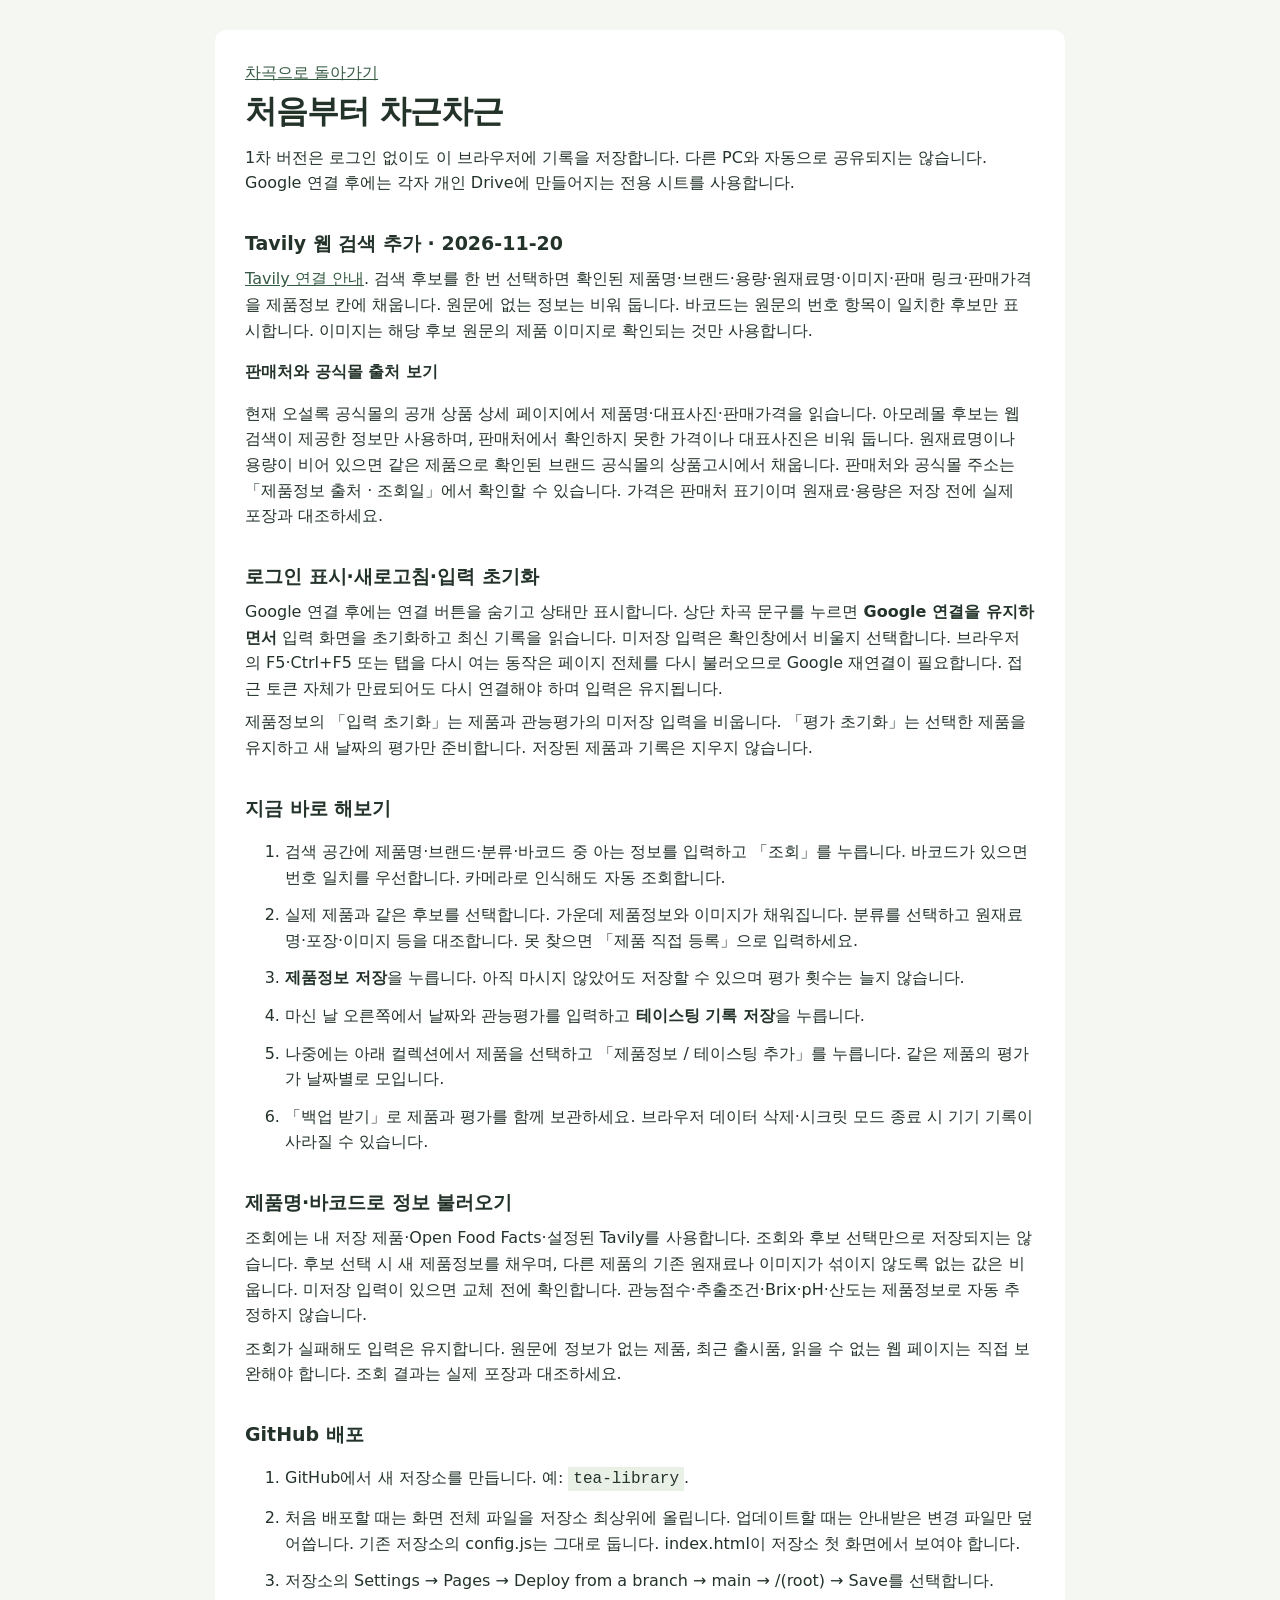
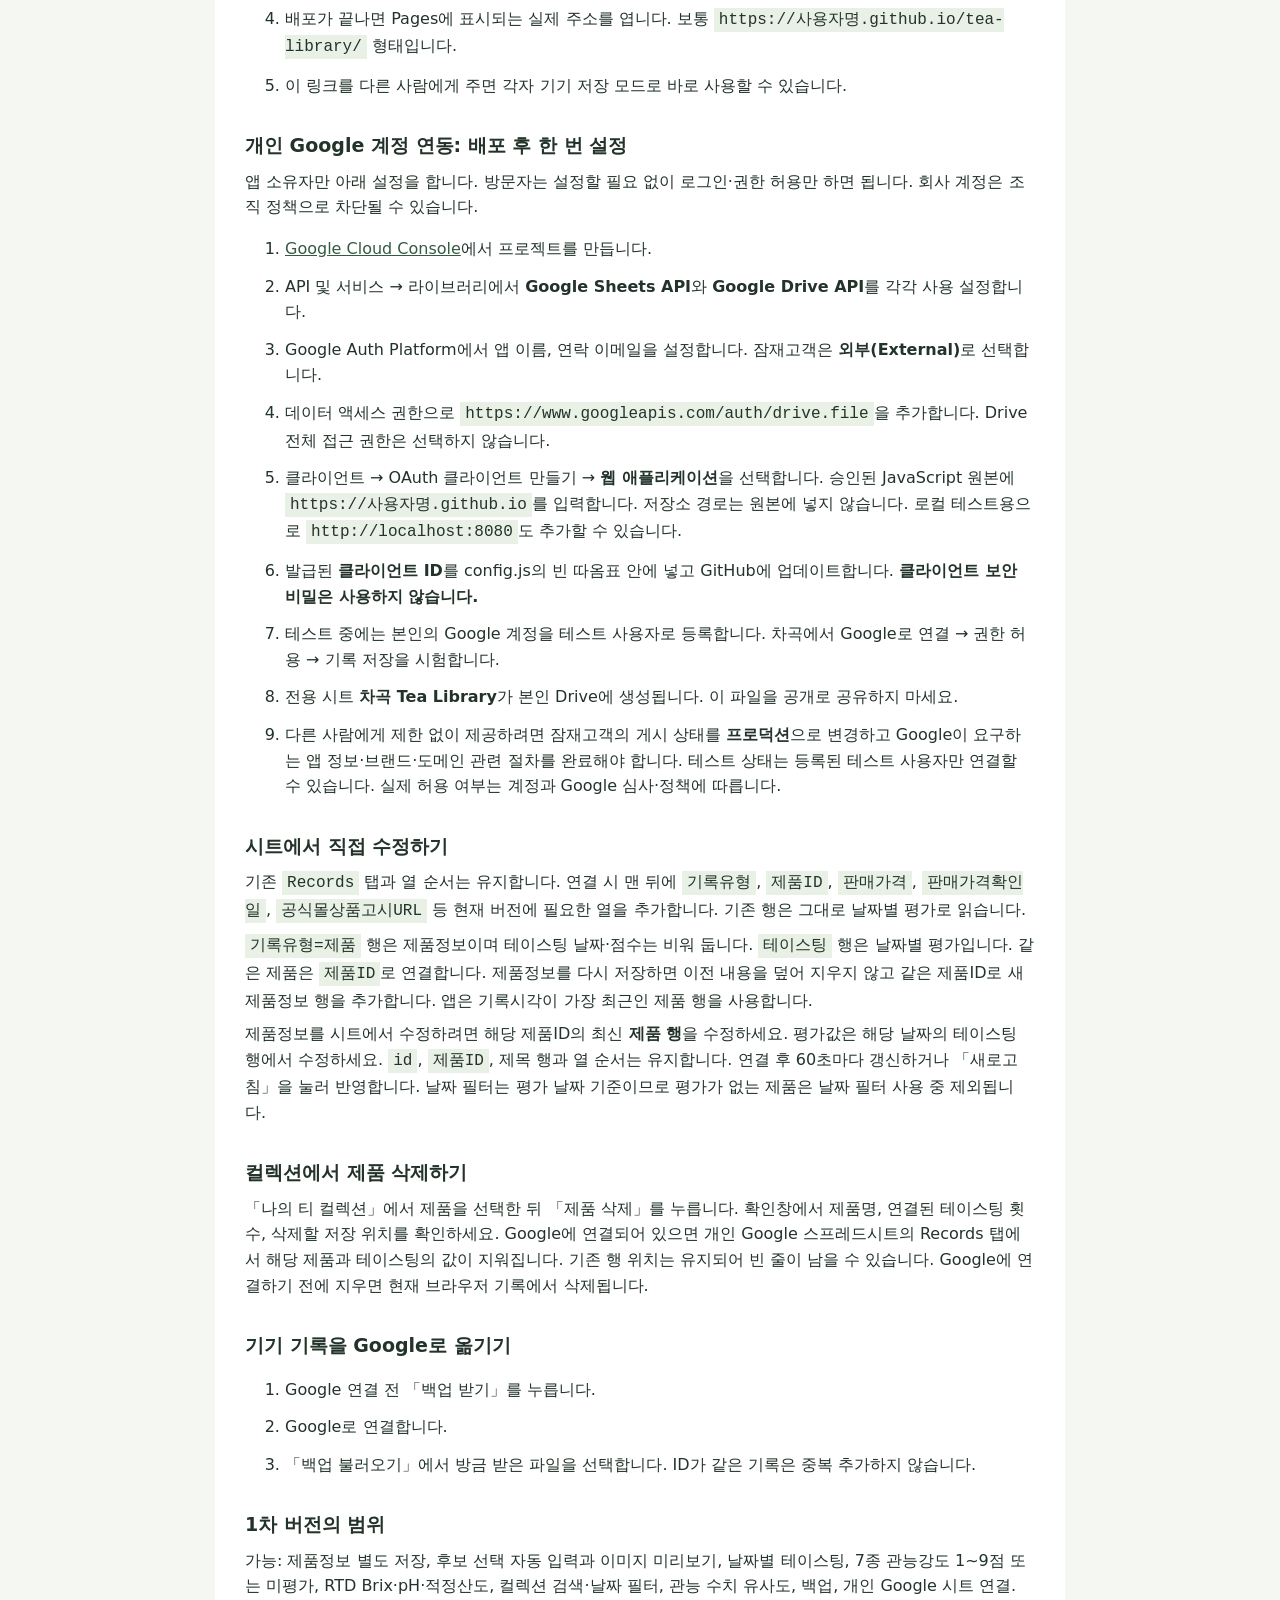
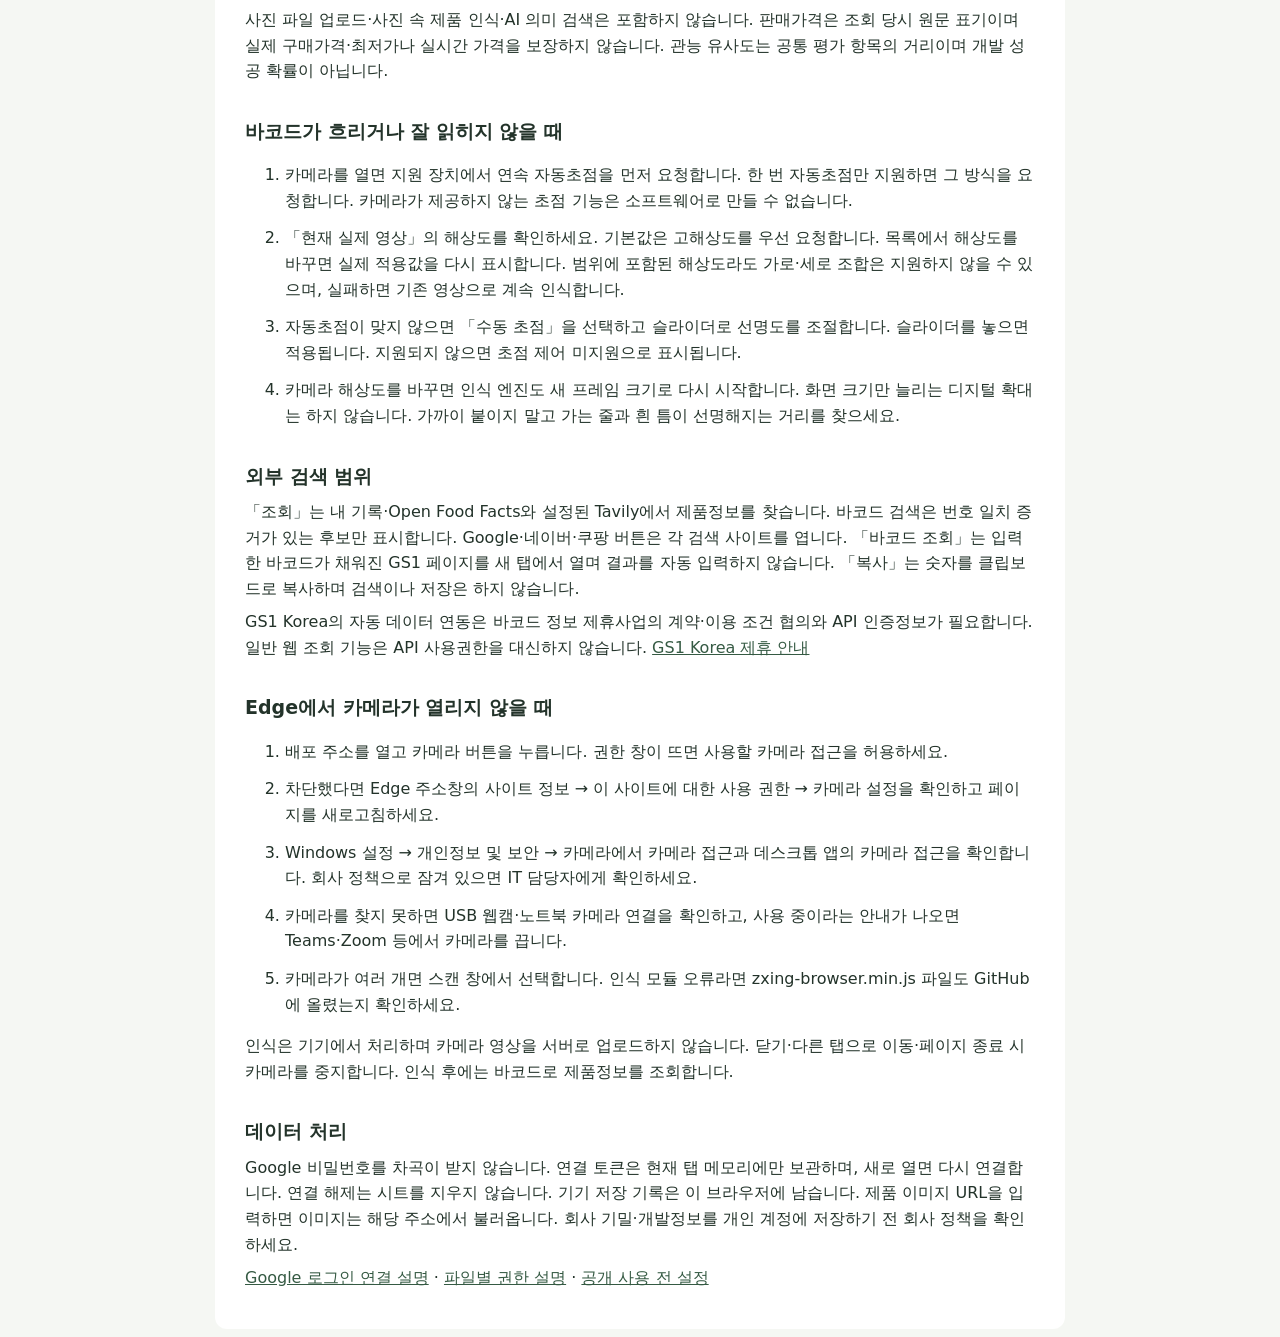
==== commit c1ad0833: "Add files via upload" ====
--- a/guide.html
+++ b/guide.html
@@ -1,7 +1,7 @@
 <!doctype html><html lang="ko"><head><meta charset="utf-8"><meta name="viewport" content="width=device-width,initial-scale=1"><title>차곡 · 시작 안내</title><link rel="stylesheet" href="style.css"></head><body><article class="guide"><a href="index.html">차곡으로 돌아가기</a><h1>처음부터 차근차근</h1><p>1차 버전은 로그인 없이도 이 브라우저에 기록을 저장합니다. 다른 PC와 자동으로 공유되지는 않습니다. Google 연결 후에는 각자 개인 Drive에 만들어지는 전용 시트를 사용합니다.</p>
-<h2>Tavily 웹 검색 추가 · 2026-11-20</h2><p><a href="tavily-setup.html">Tavily 연결 안내</a>. 검색 후보를 한 번 선택하면 확인된 제품명·브랜드·용량·원재료명·이미지·판매 링크·판매가격을 제품정보 칸에 채웁니다. 원문에 없는 정보는 비워 둡니다. 바코드는 원문의 번호 항목이 일치한 후보만 표시합니다. 이미지는 해당 후보 원문의 제품 이미지로 확인되는 것만 사용합니다.</p><h2>로그인 표시·새로고침·입력 초기화</h2><p>Google 연결 후에는 연결 버튼을 숨기고 상태만 표시합니다. 상단 차곡 문구를 누르면 <strong>Google 연결을 유지하면서</strong> 입력 화면을 초기화하고 최신 기록을 읽습니다. 미저장 입력은 확인창에서 비울지 선택합니다. 브라우저의 F5·Ctrl+F5 또는 탭을 다시 여는 동작은 페이지 전체를 다시 불러오므로 Google 재연결이 필요합니다. 접근 토큰 자체가 만료되어도 다시 연결해야 하며 입력은 유지됩니다.</p><p>제품정보의 「입력 초기화」는 제품과 관능평가의 미저장 입력을 비웁니다. 「평가 초기화」는 선택한 제품을 유지하고 새 날짜의 평가만 준비합니다. 저장된 제품과 기록은 지우지 않습니다.</p><h2>지금 바로 해보기</h2><ol><li>검색 공간에 제품명·브랜드·분류·바코드 중 아는 정보를 입력하고 「조회」를 누릅니다. 바코드가 있으면 번호 일치를 우선합니다. 카메라로 인식해도 자동 조회합니다.</li><li>실제 제품과 같은 후보를 선택합니다. 가운데 제품정보와 이미지가 채워집니다. 분류를 선택하고 원재료명·포장·이미지 등을 대조합니다. 못 찾으면 「제품 직접 등록」으로 입력하세요.</li><li><strong>제품정보 저장</strong>을 누릅니다. 아직 마시지 않았어도 저장할 수 있으며 평가 횟수는 늘지 않습니다.</li><li>마신 날 오른쪽에서 날짜와 관능평가를 입력하고 <strong>테이스팅 기록 저장</strong>을 누릅니다.</li><li>나중에는 아래 컬렉션에서 제품을 선택하고 「제품정보 / 테이스팅 추가」를 누릅니다. 같은 제품의 평가가 날짜별로 모입니다.</li><li>「백업 받기」로 제품과 평가를 함께 보관하세요. 브라우저 데이터 삭제·시크릿 모드 종료 시 기기 기록이 사라질 수 있습니다.</li></ol><h2>제품명·바코드로 정보 불러오기</h2><p>조회에는 내 저장 제품·Open Food Facts·설정된 Tavily를 사용합니다. 조회와 후보 선택만으로 저장되지는 않습니다. 후보 선택 시 새 제품정보를 채우며, 다른 제품의 기존 원재료나 이미지가 섞이지 않도록 없는 값은 비웁니다. 미저장 입력이 있으면 교체 전에 확인합니다. 관능점수·추출조건·Brix·pH·산도는 제품정보로 자동 추정하지 않습니다.</p><p>조회가 실패해도 입력은 유지합니다. 원문에 정보가 없는 제품, 최근 출시품, 읽을 수 없는 웹 페이지는 직접 보완해야 합니다. 조회 결과는 실제 포장과 대조하세요.</p><h2>GitHub 배포</h2><ol><li>GitHub에서 새 저장소를 만듭니다. 예: <code>tea-library</code>.</li><li><strong>화면용 압축파일 안의 24개 파일</strong>을 저장소 최상위에 올립니다. 기존 저장소의 config.js는 그대로 둡니다. index.html이 저장소 첫 화면에서 보여야 합니다.</li><li>저장소의 Settings → Pages → Deploy from a branch → main → /(root) → Save를 선택합니다.</li><li>배포가 끝나면 Pages에 표시되는 실제 주소를 엽니다. 보통 <code>https://사용자명.github.io/tea-library/</code> 형태입니다.</li><li>이 링크를 다른 사람에게 주면 각자 기기 저장 모드로 바로 사용할 수 있습니다.</li></ol>
+<h2>Tavily 웹 검색 추가 · 2026-11-20</h2><p><a href="tavily-setup.html">Tavily 연결 안내</a>. 검색 후보를 한 번 선택하면 확인된 제품명·브랜드·용량·원재료명·이미지·판매 링크·판매가격을 제품정보 칸에 채웁니다. 원문에 없는 정보는 비워 둡니다. 바코드는 원문의 번호 항목이 일치한 후보만 표시합니다. 이미지는 해당 후보 원문의 제품 이미지로 확인되는 것만 사용합니다.</p><h3>판매처와 공식몰 출처 보기</h3><p>현재 오설록 공식몰의 공개 상품 상세 페이지에서 제품명·대표사진·판매가격을 읽습니다. 아모레몰 후보는 웹 검색이 제공한 정보만 사용하며, 판매처에서 확인하지 못한 가격이나 대표사진은 비워 둡니다. 원재료명이나 용량이 비어 있으면 같은 제품으로 확인된 브랜드 공식몰의 상품고시에서 채웁니다. 판매처와 공식몰 주소는 「제품정보 출처 · 조회일」에서 확인할 수 있습니다. 가격은 판매처 표기이며 원재료·용량은 저장 전에 실제 포장과 대조하세요.</p><h2>로그인 표시·새로고침·입력 초기화</h2><p>Google 연결 후에는 연결 버튼을 숨기고 상태만 표시합니다. 상단 차곡 문구를 누르면 <strong>Google 연결을 유지하면서</strong> 입력 화면을 초기화하고 최신 기록을 읽습니다. 미저장 입력은 확인창에서 비울지 선택합니다. 브라우저의 F5·Ctrl+F5 또는 탭을 다시 여는 동작은 페이지 전체를 다시 불러오므로 Google 재연결이 필요합니다. 접근 토큰 자체가 만료되어도 다시 연결해야 하며 입력은 유지됩니다.</p><p>제품정보의 「입력 초기화」는 제품과 관능평가의 미저장 입력을 비웁니다. 「평가 초기화」는 선택한 제품을 유지하고 새 날짜의 평가만 준비합니다. 저장된 제품과 기록은 지우지 않습니다.</p><h2>지금 바로 해보기</h2><ol><li>검색 공간에 제품명·브랜드·분류·바코드 중 아는 정보를 입력하고 「조회」를 누릅니다. 바코드가 있으면 번호 일치를 우선합니다. 카메라로 인식해도 자동 조회합니다.</li><li>실제 제품과 같은 후보를 선택합니다. 가운데 제품정보와 이미지가 채워집니다. 분류를 선택하고 원재료명·포장·이미지 등을 대조합니다. 못 찾으면 「제품 직접 등록」으로 입력하세요.</li><li><strong>제품정보 저장</strong>을 누릅니다. 아직 마시지 않았어도 저장할 수 있으며 평가 횟수는 늘지 않습니다.</li><li>마신 날 오른쪽에서 날짜와 관능평가를 입력하고 <strong>테이스팅 기록 저장</strong>을 누릅니다.</li><li>나중에는 아래 컬렉션에서 제품을 선택하고 「제품정보 / 테이스팅 추가」를 누릅니다. 같은 제품의 평가가 날짜별로 모입니다.</li><li>「백업 받기」로 제품과 평가를 함께 보관하세요. 브라우저 데이터 삭제·시크릿 모드 종료 시 기기 기록이 사라질 수 있습니다.</li></ol><h2>제품명·바코드로 정보 불러오기</h2><p>조회에는 내 저장 제품·Open Food Facts·설정된 Tavily를 사용합니다. 조회와 후보 선택만으로 저장되지는 않습니다. 후보 선택 시 새 제품정보를 채우며, 다른 제품의 기존 원재료나 이미지가 섞이지 않도록 없는 값은 비웁니다. 미저장 입력이 있으면 교체 전에 확인합니다. 관능점수·추출조건·Brix·pH·산도는 제품정보로 자동 추정하지 않습니다.</p><p>조회가 실패해도 입력은 유지합니다. 원문에 정보가 없는 제품, 최근 출시품, 읽을 수 없는 웹 페이지는 직접 보완해야 합니다. 조회 결과는 실제 포장과 대조하세요.</p><h2>GitHub 배포</h2><ol><li>GitHub에서 새 저장소를 만듭니다. 예: <code>tea-library</code>.</li><li>처음 배포할 때는 화면 전체 파일을 저장소 최상위에 올립니다. 업데이트할 때는 안내받은 변경 파일만 덮어씁니다. 기존 저장소의 config.js는 그대로 둡니다. index.html이 저장소 첫 화면에서 보여야 합니다.</li><li>저장소의 Settings → Pages → Deploy from a branch → main → /(root) → Save를 선택합니다.</li><li>배포가 끝나면 Pages에 표시되는 실제 주소를 엽니다. 보통 <code>https://사용자명.github.io/tea-library/</code> 형태입니다.</li><li>이 링크를 다른 사람에게 주면 각자 기기 저장 모드로 바로 사용할 수 있습니다.</li></ol>
 <h2>개인 Google 계정 연동: 배포 후 한 번 설정</h2><p>앱 소유자만 아래 설정을 합니다. 방문자는 설정할 필요 없이 로그인·권한 허용만 하면 됩니다. 회사 계정은 조직 정책으로 차단될 수 있습니다.</p><ol><li><a href="https://console.cloud.google.com/" target="_blank" rel="noopener noreferrer">Google Cloud Console</a>에서 프로젝트를 만듭니다.</li><li>API 및 서비스 → 라이브러리에서 <strong>Google Sheets API</strong>와 <strong>Google Drive API</strong>를 각각 사용 설정합니다.</li><li>Google Auth Platform에서 앱 이름, 연락 이메일을 설정합니다. 잠재고객은 <strong>외부(External)</strong>로 선택합니다.</li><li>데이터 액세스 권한으로 <code>https://www.googleapis.com/auth/drive.file</code>을 추가합니다. Drive 전체 접근 권한은 선택하지 않습니다.</li><li>클라이언트 → OAuth 클라이언트 만들기 → <strong>웹 애플리케이션</strong>을 선택합니다. 승인된 JavaScript 원본에 <code>https://사용자명.github.io</code>를 입력합니다. 저장소 경로는 원본에 넣지 않습니다. 로컬 테스트용으로 <code>http://localhost:8080</code>도 추가할 수 있습니다.</li><li>발급된 <strong>클라이언트 ID</strong>를 config.js의 빈 따옴표 안에 넣고 GitHub에 업데이트합니다. <strong>클라이언트 보안 비밀은 사용하지 않습니다.</strong></li><li>테스트 중에는 본인의 Google 계정을 테스트 사용자로 등록합니다. 차곡에서 Google로 연결 → 권한 허용 → 기록 저장을 시험합니다.</li><li>전용 시트 <strong>차곡 Tea Library</strong>가 본인 Drive에 생성됩니다. 이 파일을 공개로 공유하지 마세요.</li><li>다른 사람에게 제한 없이 제공하려면 잠재고객의 게시 상태를 <strong>프로덕션</strong>으로 변경하고 Google이 요구하는 앱 정보·브랜드·도메인 관련 절차를 완료해야 합니다. 테스트 상태는 등록된 테스트 사용자만 연결할 수 있습니다. 실제 허용 여부는 계정과 Google 심사·정책에 따릅니다.</li></ol>
-<h2>시트에서 직접 수정하기</h2><p>기존 <code>Records</code> 탭과 열 순서는 유지합니다. 연결 시 맨 뒤에 <code>기록유형</code>, <code>제품ID</code>, <code>판매가격</code>, <code>판매가격확인일</code> 열을 추가합니다. 기존 행은 그대로 날짜별 평가로 읽습니다.</p><p><code>기록유형=제품</code> 행은 제품정보이며 테이스팅 날짜·점수는 비워 둡니다. <code>테이스팅</code> 행은 날짜별 평가입니다. 같은 제품은 <code>제품ID</code>로 연결합니다. 제품정보를 다시 저장하면 이전 내용을 덮어 지우지 않고 같은 제품ID로 새 제품정보 행을 추가합니다. 앱은 기록시각이 가장 최근인 제품 행을 사용합니다.</p><p>제품정보를 시트에서 수정하려면 해당 제품ID의 최신 <strong>제품 행</strong>을 수정하세요. 평가값은 해당 날짜의 테이스팅 행에서 수정하세요. <code>id</code>, <code>제품ID</code>, 제목 행과 열 순서는 유지합니다. 연결 후 60초마다 갱신하거나 「새로고침」을 눌러 반영합니다. 날짜 필터는 평가 날짜 기준이므로 평가가 없는 제품은 날짜 필터 사용 중 제외됩니다.</p><h2>컬렉션에서 제품 삭제하기</h2><p>「나의 티 컬렉션」에서 제품을 선택한 뒤 「제품 삭제」를 누릅니다. 확인창에서 제품명, 연결된 테이스팅 횟수, 삭제할 저장 위치를 확인하세요. Google에 연결되어 있으면 개인 Google 스프레드시트의 Records 탭에서 해당 제품과 테이스팅의 값이 지워집니다. 기존 행 위치는 유지되어 빈 줄이 남을 수 있습니다. Google에 연결하기 전에 지우면 현재 브라우저 기록에서 삭제됩니다.</p><h2>기기 기록을 Google로 옮기기</h2><ol><li>Google 연결 전 「백업 받기」를 누릅니다.</li><li>Google로 연결합니다.</li><li>「백업 불러오기」에서 방금 받은 파일을 선택합니다. ID가 같은 기록은 중복 추가하지 않습니다.</li></ol>
+<h2>시트에서 직접 수정하기</h2><p>기존 <code>Records</code> 탭과 열 순서는 유지합니다. 연결 시 맨 뒤에 <code>기록유형</code>, <code>제품ID</code>, <code>판매가격</code>, <code>판매가격확인일</code>, <code>공식몰상품고시URL</code> 등 현재 버전에 필요한 열을 추가합니다. 기존 행은 그대로 날짜별 평가로 읽습니다.</p><p><code>기록유형=제품</code> 행은 제품정보이며 테이스팅 날짜·점수는 비워 둡니다. <code>테이스팅</code> 행은 날짜별 평가입니다. 같은 제품은 <code>제품ID</code>로 연결합니다. 제품정보를 다시 저장하면 이전 내용을 덮어 지우지 않고 같은 제품ID로 새 제품정보 행을 추가합니다. 앱은 기록시각이 가장 최근인 제품 행을 사용합니다.</p><p>제품정보를 시트에서 수정하려면 해당 제품ID의 최신 <strong>제품 행</strong>을 수정하세요. 평가값은 해당 날짜의 테이스팅 행에서 수정하세요. <code>id</code>, <code>제품ID</code>, 제목 행과 열 순서는 유지합니다. 연결 후 60초마다 갱신하거나 「새로고침」을 눌러 반영합니다. 날짜 필터는 평가 날짜 기준이므로 평가가 없는 제품은 날짜 필터 사용 중 제외됩니다.</p><h2>컬렉션에서 제품 삭제하기</h2><p>「나의 티 컬렉션」에서 제품을 선택한 뒤 「제품 삭제」를 누릅니다. 확인창에서 제품명, 연결된 테이스팅 횟수, 삭제할 저장 위치를 확인하세요. Google에 연결되어 있으면 개인 Google 스프레드시트의 Records 탭에서 해당 제품과 테이스팅의 값이 지워집니다. 기존 행 위치는 유지되어 빈 줄이 남을 수 있습니다. Google에 연결하기 전에 지우면 현재 브라우저 기록에서 삭제됩니다.</p><h2>기기 기록을 Google로 옮기기</h2><ol><li>Google 연결 전 「백업 받기」를 누릅니다.</li><li>Google로 연결합니다.</li><li>「백업 불러오기」에서 방금 받은 파일을 선택합니다. ID가 같은 기록은 중복 추가하지 않습니다.</li></ol>
 <h2>1차 버전의 범위</h2><p>가능: 제품정보 별도 저장, 후보 선택 자동 입력과 이미지 미리보기, 날짜별 테이스팅, 7종 관능강도 1~9점 또는 미평가, RTD Brix·pH·적정산도, 컬렉션 검색·날짜 필터, 관능 수치 유사도, 백업, 개인 Google 시트 연결.</p><p>사진 파일 업로드·사진 속 제품 인식·AI 의미 검색은 포함하지 않습니다. 판매가격은 조회 당시 원문 표기이며 실제 구매가격·최저가나 실시간 가격을 보장하지 않습니다. 관능 유사도는 공통 평가 항목의 거리이며 개발 성공 확률이 아닙니다.</p><h2>바코드가 흐리거나 잘 읽히지 않을 때</h2><ol><li>카메라를 열면 지원 장치에서 연속 자동초점을 먼저 요청합니다. 한 번 자동초점만 지원하면 그 방식을 요청합니다. 카메라가 제공하지 않는 초점 기능은 소프트웨어로 만들 수 없습니다.</li><li>「현재 실제 영상」의 해상도를 확인하세요. 기본값은 고해상도를 우선 요청합니다. 목록에서 해상도를 바꾸면 실제 적용값을 다시 표시합니다. 범위에 포함된 해상도라도 가로·세로 조합은 지원하지 않을 수 있으며, 실패하면 기존 영상으로 계속 인식합니다.</li><li>자동초점이 맞지 않으면 「수동 초점」을 선택하고 슬라이더로 선명도를 조절합니다. 슬라이더를 놓으면 적용됩니다. 지원되지 않으면 초점 제어 미지원으로 표시됩니다.</li><li>카메라 해상도를 바꾸면 인식 엔진도 새 프레임 크기로 다시 시작합니다. 화면 크기만 늘리는 디지털 확대는 하지 않습니다. 가까이 붙이지 말고 가는 줄과 흰 틈이 선명해지는 거리를 찾으세요.</li></ol>
 <h2>외부 검색 범위</h2><p>「조회」는 내 기록·Open Food Facts와 설정된 Tavily에서 제품정보를 찾습니다. 바코드 검색은 번호 일치 증거가 있는 후보만 표시합니다. Google·네이버·쿠팡 버튼은 각 검색 사이트를 엽니다. 「바코드 조회」는 입력한 바코드가 채워진 GS1 페이지를 새 탭에서 열며 결과를 자동 입력하지 않습니다. 「복사」는 숫자를 클립보드로 복사하며 검색이나 저장은 하지 않습니다.</p><p>GS1 Korea의 자동 데이터 연동은 바코드 정보 제휴사업의 계약·이용 조건 협의와 API 인증정보가 필요합니다. 일반 웹 조회 기능은 API 사용권한을 대신하지 않습니다. <a href="https://www.gs1kr.org/front/service/appl/BcdInfoAllianceBusiness.asp">GS1 Korea 제휴 안내</a></p>
 <h2>Edge에서 카메라가 열리지 않을 때</h2><ol><li>배포 주소를 열고 카메라 버튼을 누릅니다. 권한 창이 뜨면 사용할 카메라 접근을 허용하세요.</li><li>차단했다면 Edge 주소창의 사이트 정보 → 이 사이트에 대한 사용 권한 → 카메라 설정을 확인하고 페이지를 새로고침하세요.</li><li>Windows 설정 → 개인정보 및 보안 → 카메라에서 카메라 접근과 데스크톱 앱의 카메라 접근을 확인합니다. 회사 정책으로 잠겨 있으면 IT 담당자에게 확인하세요.</li><li>카메라를 찾지 못하면 USB 웹캠·노트북 카메라 연결을 확인하고, 사용 중이라는 안내가 나오면 Teams·Zoom 등에서 카메라를 끕니다.</li><li>카메라가 여러 개면 스캔 창에서 선택합니다. 인식 모듈 오류라면 zxing-browser.min.js 파일도 GitHub에 올렸는지 확인하세요.</li></ol><p>인식은 기기에서 처리하며 카메라 영상을 서버로 업로드하지 않습니다. 닫기·다른 탭으로 이동·페이지 종료 시 카메라를 중지합니다. 인식 후에는 바코드로 제품정보를 조회합니다.</p>
